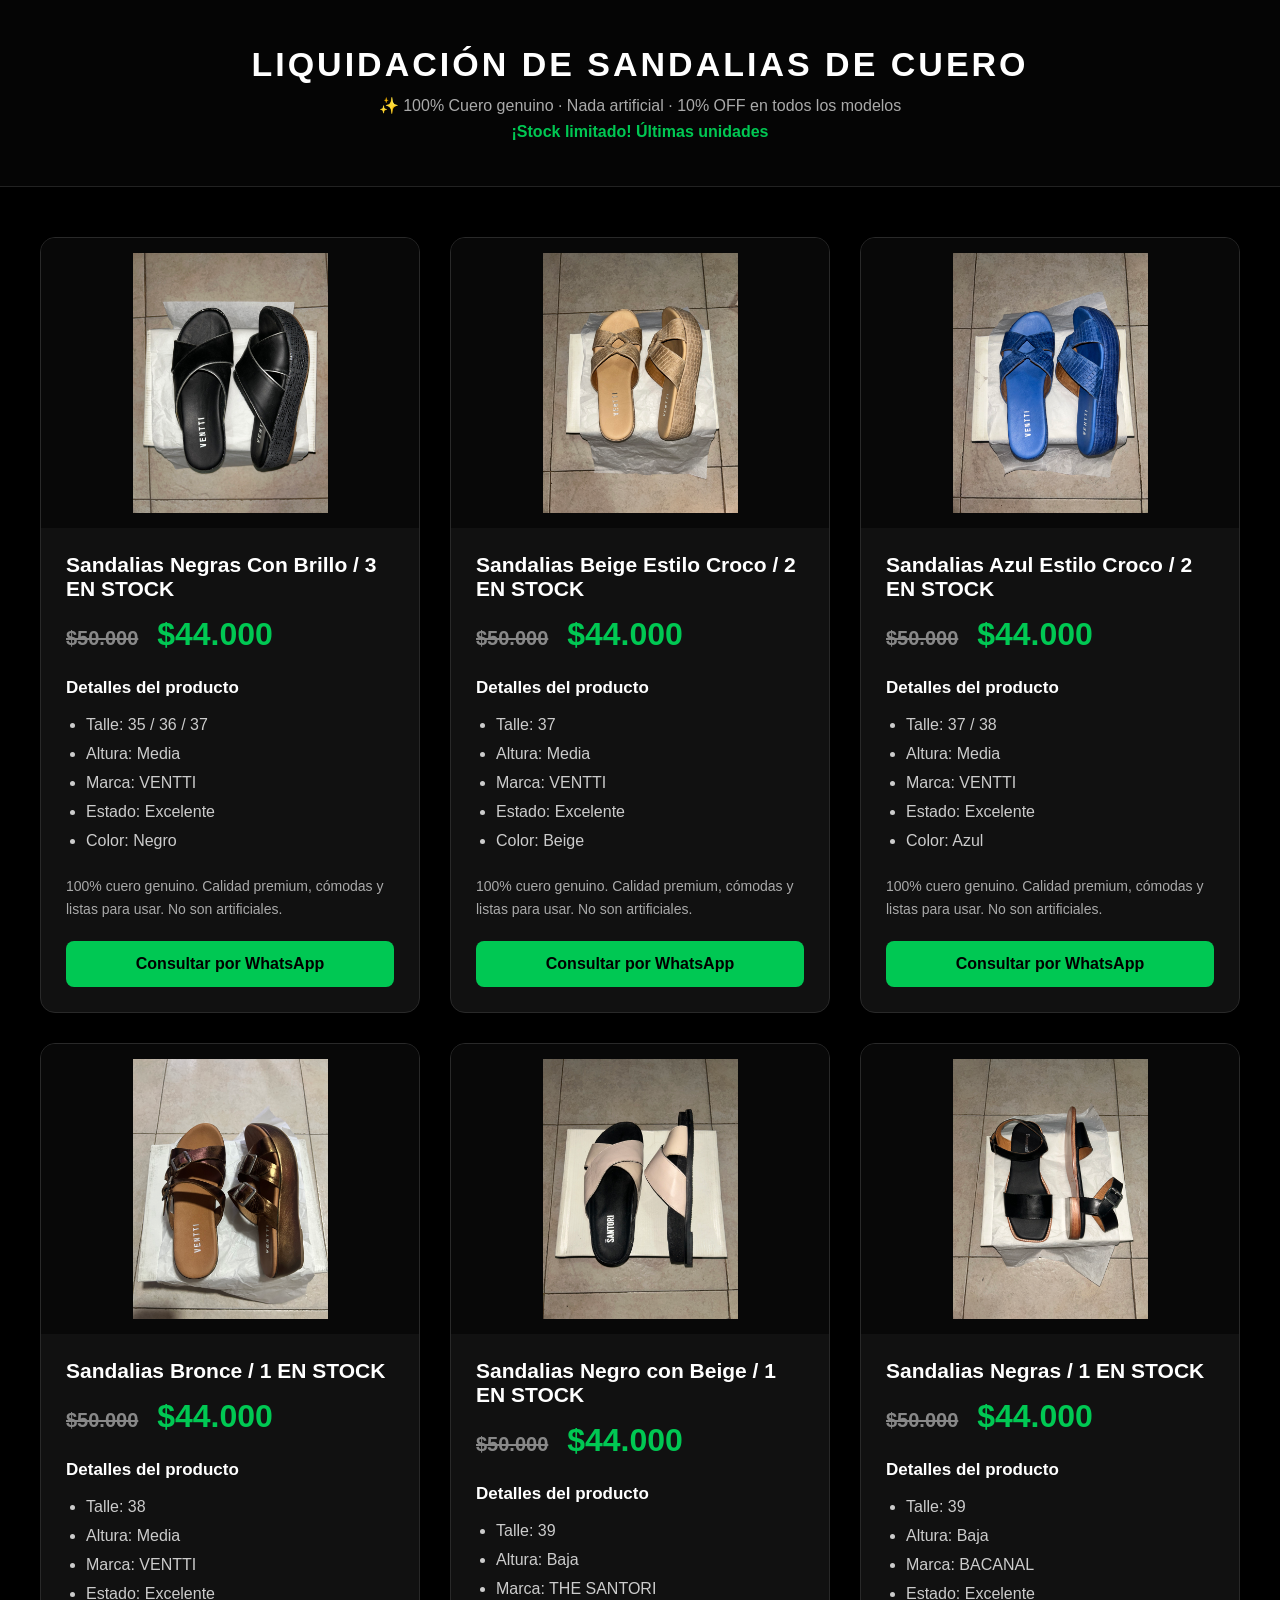
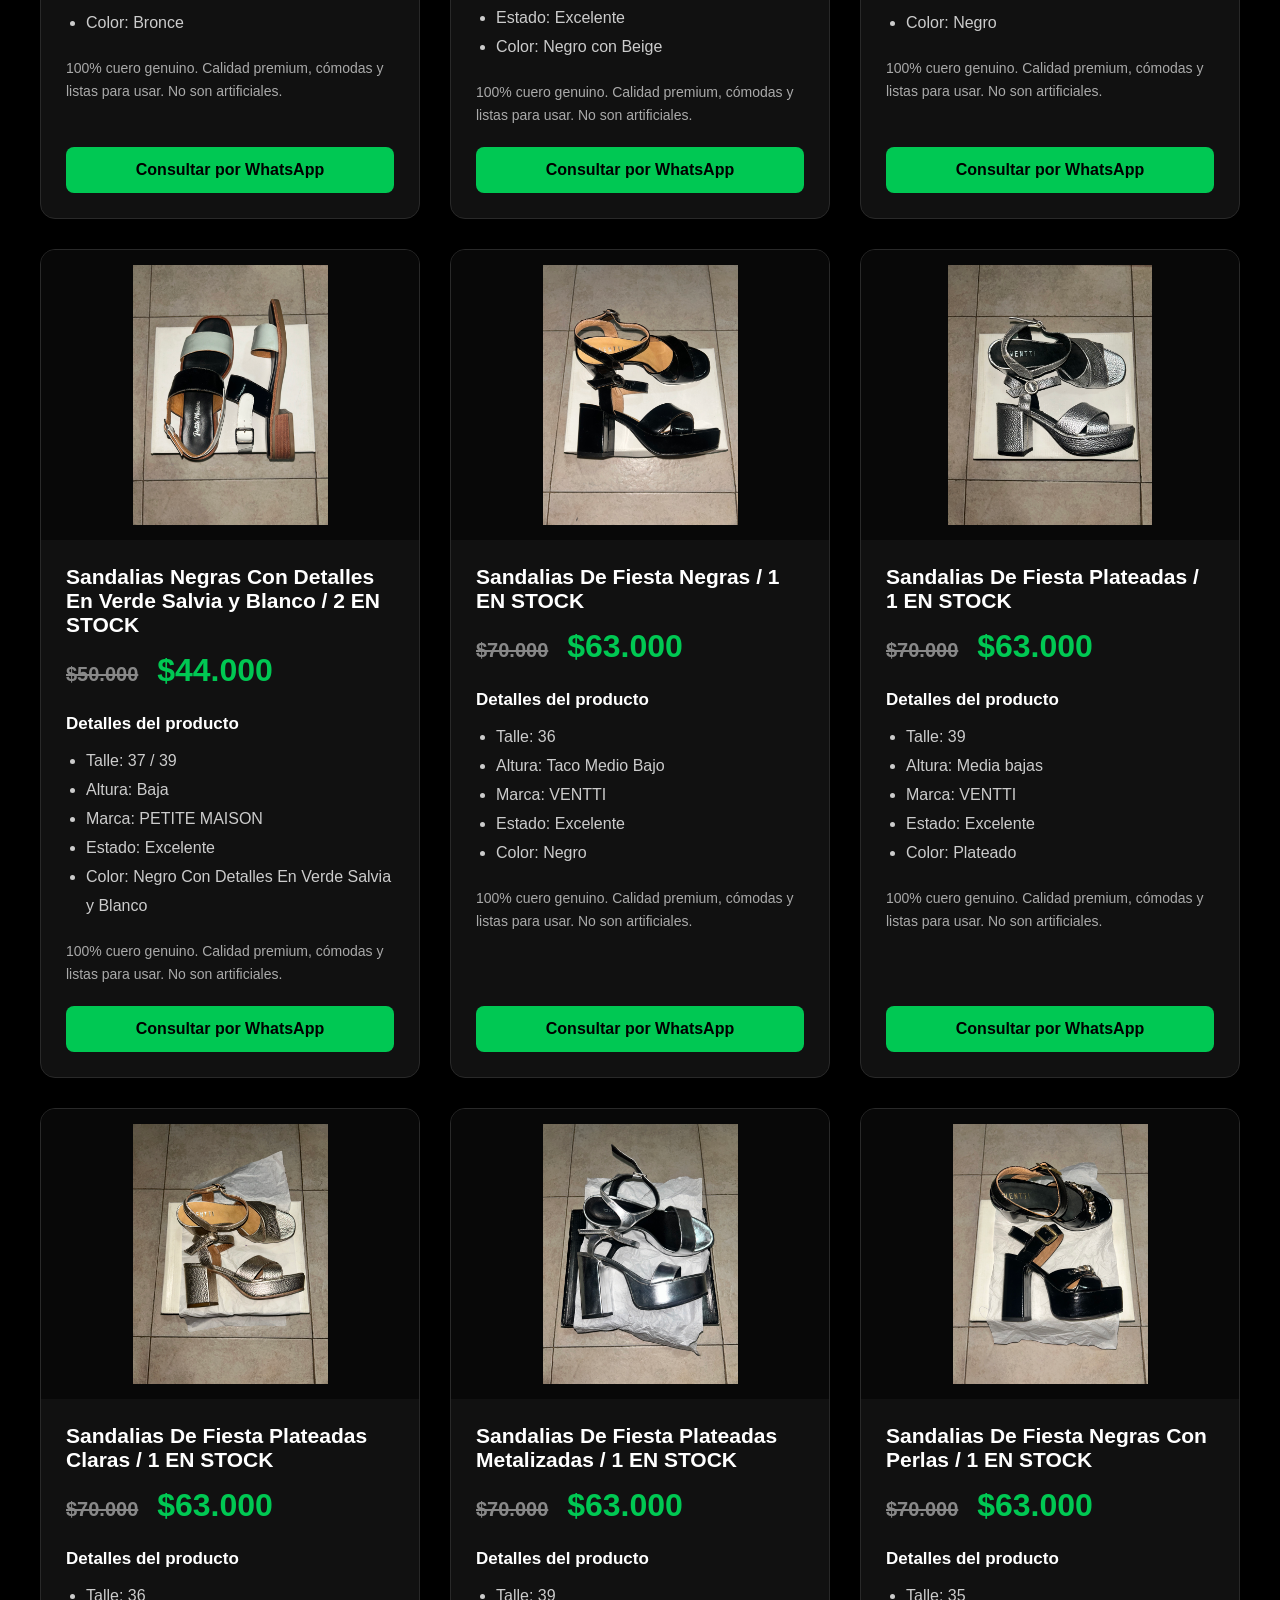
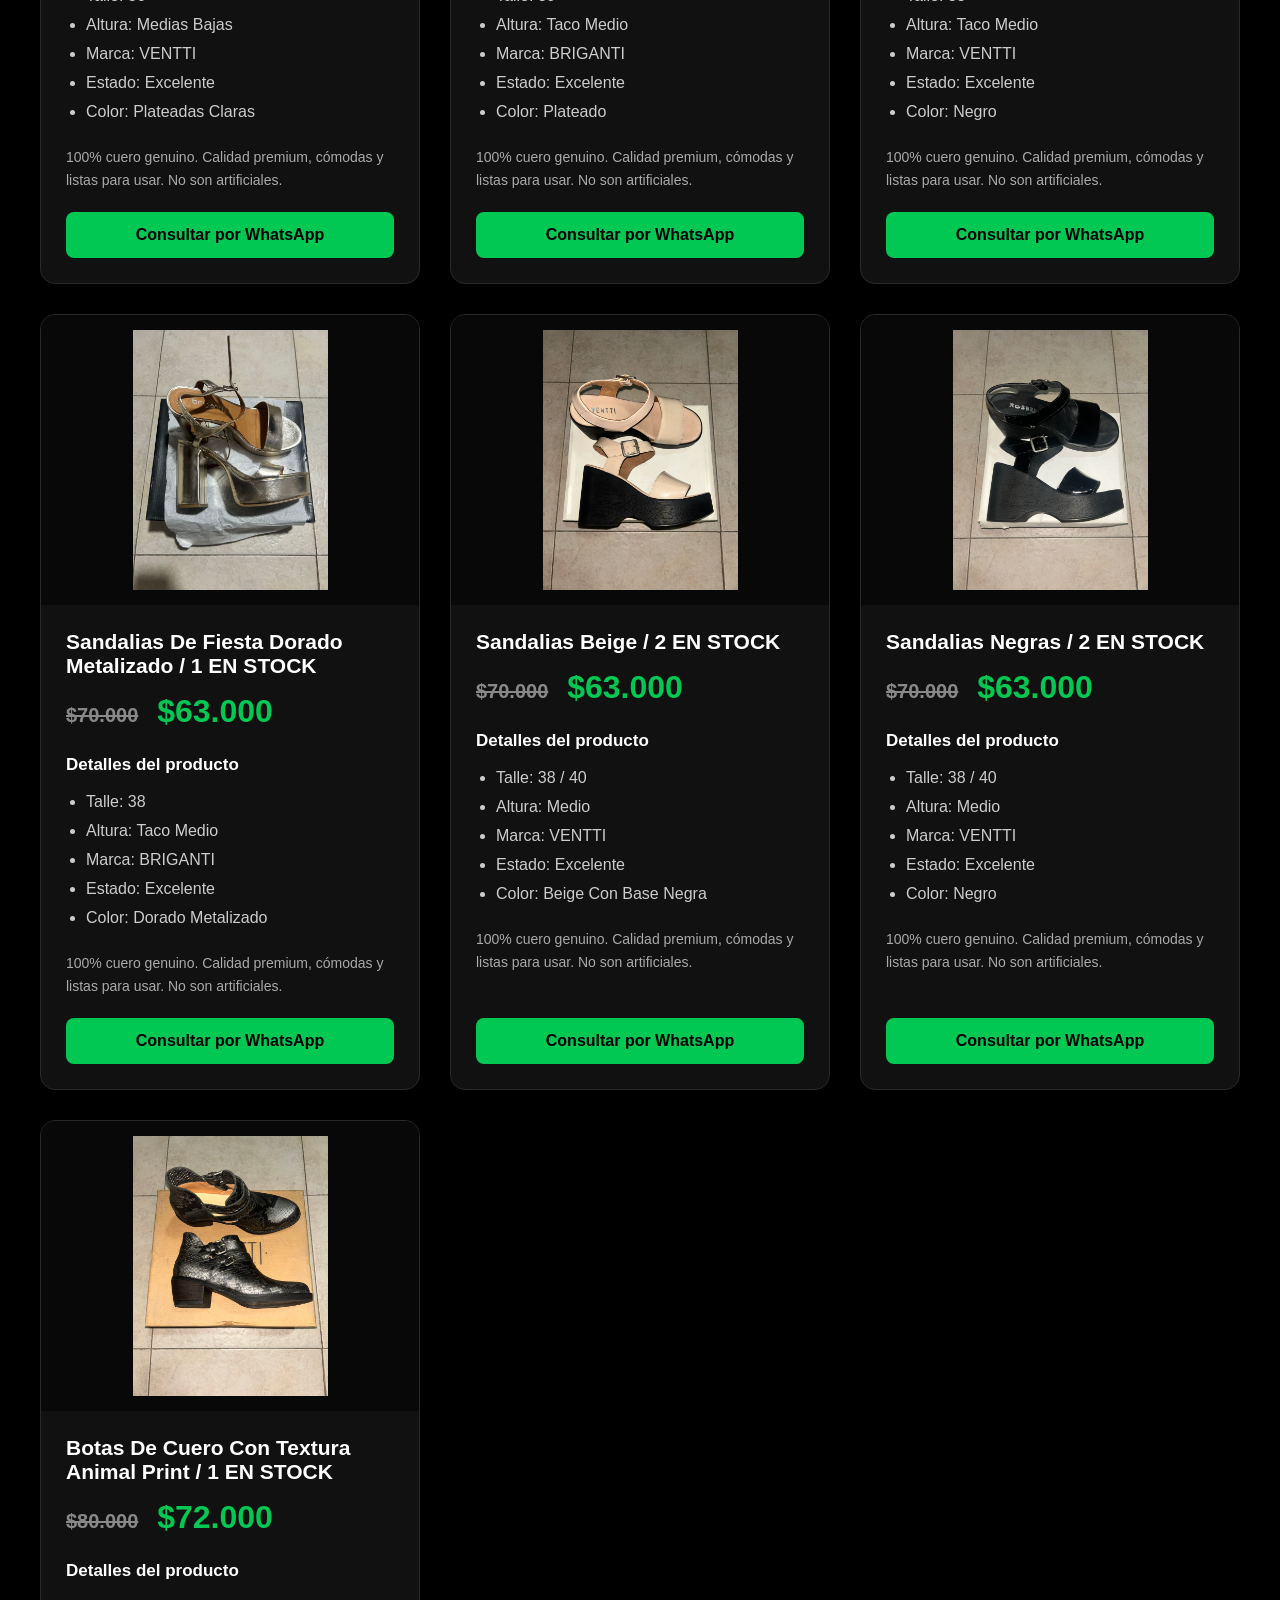
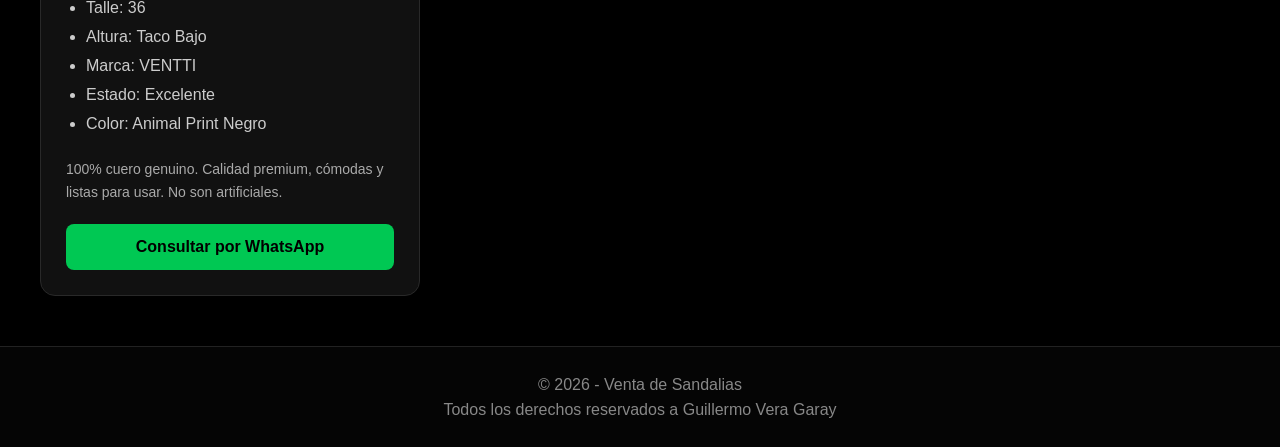
==== index.html @ d86ec6a9 "Update index.html" ====
<!DOCTYPE html>
<html lang="es">

<head>
    <meta charset="UTF-8">
    <meta name="viewport" content="width=device-width, initial-scale=1.0">
    <title>Venta de Sandalias</title>
    <link rel="stylesheet" href="style.css">
</head>

<body>

    <header>
    <h1>LIQUIDACIÓN DE SANDALIAS DE CUERO</h1>
    <p>✨ 100% Cuero genuino · Nada artificial · 10% OFF en todos los modelos</p>
    <p style="margin-top: 8px; color: #00c853; font-weight: bold;">¡Stock limitado! Últimas unidades</p>
</header>

    <main>

        <section class="catalogo">

            <!-- PRODUCTO 1 -->

            <article class="producto">

                <div class="contenedor-imagen">
                    <img src="venta-botas/imagenes/botas.jpeg.jpeg" alt="Sandalias negras con brillo">
                </div>

                <div class="informacion">

                    <h2>Sandalias Negras Con Brillo / 3 EN STOCK</h2>

                    <p class="precio">
    <span style="text-decoration: line-through; color: #888; font-size: 20px; margin-right: 10px;">$50.000</span>
    $44.000
</p>

                    <h3>Detalles del producto</h3>

                    <ul>
                        <li>Talle: 35 / 36 / 37</li>
                        <li>Altura: Media</li>
                        <li>Marca: VENTTI</li>
                        <li>Estado: Excelente</li>
                        <li>Color: Negro</li>
                    </ul>

                    <p class="descripcion">
    100% cuero genuino. Calidad premium, cómodas y listas para usar. No son artificiales.
</p>

                    <a class="boton" href="https://wa.me/5491149279554?text=Hola,%20vi%20las%20sandalias%20negras%20con%20brillo%20con%2010%OFF.Me%20interesan,%20estan%20disponibles?"
                    target="_blank">
                        Consultar por WhatsApp
                    </a>

                </div>

            </article>


            <!-- PRODUCTO 2 -->

            <article class="producto">

                <div class="contenedor-imagen">
                    <img src="venta-botas/imagenes/botas.jpeg2.jpeg" alt="Sandalias beige estilo croco">
                </div>

                <div class="informacion">

                    <h2>Sandalias Beige Estilo Croco / 2 EN STOCK</h2>

                                  <p class="precio">
    <span style="text-decoration: line-through; color: #888; font-size: 20px; margin-right: 10px;">$50.000</span>
    $44.000
</p>

                    <h3>Detalles del producto</h3>

                    <ul>
                        <li>Talle: 37</li>
                        <li>Altura: Media</li>
                        <li>Marca: VENTTI</li>
                        <li>Estado: Excelente</li>
                        <li>Color: Beige</li>
                    </ul>

                    <p class="descripcion">
    100% cuero genuino. Calidad premium, cómodas y listas para usar. No son artificiales.
</p>

                    <a class="boton" href="https://wa.me/5491149279554?text=Hola,%20vi%20las%20sandalias%20beige%20estilo%20croco%20con%2010%OFF.Me%20interesan,%20estan%20disponibles?"
                    target="_blank">
                        Consultar por WhatsApp
                    </a>

                </div>

            </article>


            <!-- PRODUCTO 3 -->

            <article class="producto">

                <div class="contenedor-imagen">
                    <img src="venta-botas/imagenes/botas.jpeg3.jpeg" alt="Sandalias azules estilo croco">
                </div>

                <div class="informacion">

                    <h2>Sandalias Azul Estilo Croco / 2 EN STOCK</h2>

                                  <p class="precio">
    <span style="text-decoration: line-through; color: #888; font-size: 20px; margin-right: 10px;">$50.000</span>
    $44.000
</p>

                    <h3>Detalles del producto</h3>

                    <ul>
                        <li>Talle: 37 / 38</li>
                        <li>Altura: Media</li>
                        <li>Marca: VENTTI</li>
                        <li>Estado: Excelente</li>
                        <li>Color: Azul</li>
                    </ul>

                   <p class="descripcion">
    100% cuero genuino. Calidad premium, cómodas y listas para usar. No son artificiales.
</p>
                    <a class="boton" href="https://wa.me/5491149279554?text=Hola,%20vi%20las%20sandalias%20azules%20estilo%20croco%20con%2010%OFF.Me%20interesan,%20estan%20disponibles?"
                    target="_blank">
                        Consultar por WhatsApp
                    </a>

                </div>

            </article>

            <!-- PRODUCTO 4 -->

            <article class="producto">

                <div class="contenedor-imagen">
                    <img src="venta-botas/imagenes/botas.jpeg4.jpeg" alt="Sandalias beige estilo croco">
                </div>

                <div class="informacion">

                    <h2>Sandalias Bronce / 1 EN STOCK</h2>

                                 <p class="precio">
    <span style="text-decoration: line-through; color: #888; font-size: 20px; margin-right: 10px;">$50.000</span>
    $44.000
</p>

                    <h3>Detalles del producto</h3>

                    <ul>
                        <li>Talle: 38</li>
                        <li>Altura: Media</li>
                        <li>Marca: VENTTI</li>
                        <li>Estado: Excelente</li>
                        <li>Color: Bronce</li>
                    </ul>

                   <p class="descripcion">
    100% cuero genuino. Calidad premium, cómodas y listas para usar. No son artificiales.
</p>

                    <a class="boton" href="https://wa.me/5491149279554?text=Hola,%20vi%20las%20sandalias%20bronce%20con%2010%OFF.Me%20interesan,%20estan%20disponibles?"
                    target="_blank">
                        Consultar por WhatsApp
                    </a>

                </div>

            </article>

            <!-- PRODUCTO 5 -->

            <article class="producto">

                <div class="contenedor-imagen">
                    <img src="venta-botas/imagenes/botas.jpeg5.jpeg" alt="Sandalias beige estilo croco">
                </div>

                <div class="informacion">

                    <h2>Sandalias Negro con Beige / 1 EN STOCK</h2>

                                 <p class="precio">
    <span style="text-decoration: line-through; color: #888; font-size: 20px; margin-right: 10px;">$50.000</span>
    $44.000
</p>

                    <h3>Detalles del producto</h3>

                    <ul>
                        <li>Talle: 39</li>
                        <li>Altura: Baja</li>
                        <li>Marca: THE SANTORI</li>
                        <li>Estado: Excelente</li>
                        <li>Color: Negro con Beige</li>
                    </ul>

                    <p class="descripcion">
    100% cuero genuino. Calidad premium, cómodas y listas para usar. No son artificiales.
</p>

                    <a class="boton" href="https://wa.me/5491149279554?text=Hola,%20vi%20las%20sandalias%20negro%20con%20beige%20con%2010%OFF.Me%20interesan,%20estan%20disponibles?"
                    target="_blank">
                        Consultar por WhatsApp
                    </a>

                </div>

            </article>

            <!-- PRODUCTO 6 -->

            <article class="producto">

                <div class="contenedor-imagen">
                    <img src="venta-botas/imagenes/botas.jpeg6.jpeg" alt="Sandalias beige estilo croco">
                </div>

                <div class="informacion">

                    <h2>Sandalias Negras / 1 EN STOCK</h2>

                                  <p class="precio">
    <span style="text-decoration: line-through; color: #888; font-size: 20px; margin-right: 10px;">$50.000</span>
    $44.000
</p>

                    <h3>Detalles del producto</h3>

                    <ul>
                        <li>Talle: 39</li>
                        <li>Altura: Baja</li>
                        <li>Marca: BACANAL</li>
                        <li>Estado: Excelente</li>
                        <li>Color: Negro</li>
                    </ul>

                    <p class="descripcion">
    100% cuero genuino. Calidad premium, cómodas y listas para usar. No son artificiales.
</p>

                    <a class="boton" href="https://wa.me/5491149279554?text=Hola,%20vi%20las%20sandalias%20negras%20con%2010%OFF.Me%20interesan,%20estan%20disponibles?"
                    target="_blank">
                        Consultar por WhatsApp
                    </a>

                </div>

            </article>

            <!-- PRODUCTO 7 -->

            <article class="producto">

                <div class="contenedor-imagen">
                    <img src="venta-botas/imagenes/botas.jpeg7.jpeg" alt="Sandalias beige estilo croco">
                </div>

                <div class="informacion">

                    <h2>Sandalias Negras Con Detalles En Verde Salvia y Blanco / 2 EN STOCK</h2>

                                 <p class="precio">
    <span style="text-decoration: line-through; color: #888; font-size: 20px; margin-right: 10px;">$50.000</span>
    $44.000
</p>

                    <h3>Detalles del producto</h3>

                    <ul>
                        <li>Talle: 37 / 39</li>
                        <li>Altura: Baja</li>
                        <li>Marca: PETITE MAISON</li>
                        <li>Estado: Excelente</li>
                        <li>Color: Negro Con Detalles En Verde Salvia y Blanco</li>
                    </ul>

                   <p class="descripcion">
    100% cuero genuino. Calidad premium, cómodas y listas para usar. No son artificiales.
</p>
                    <a class="boton" href="https://wa.me/5491149279554?text=Hola,%20vi%20las%20sandalias%20negras%20con%20detalles%20en%20verde%20salvia%20y%20blanco%20con%2010%OFF.Me%20interesan,%20estan%20disponibles?"
                    target="_blank">
                        Consultar por WhatsApp
                    </a>

                </div>

            </article>

            <!-- PRODUCTO 8 -->

            <article class="producto">

                <div class="contenedor-imagen">
                    <img src="venta-botas/imagenes/botas.jpeg8.jpeg" alt="Sandalias beige estilo croco">
                </div>

                <div class="informacion">

                    <h2>Sandalias De Fiesta Negras / 1 EN STOCK</h2>

                    <p class="precio">
    <span style="text-decoration: line-through; color: #888; font-size: 20px; margin-right: 10px;">$70.000</span>
    $63.000
</p>

                    <h3>Detalles del producto</h3>

                    <ul>
                        <li>Talle: 36</li>
                        <li>Altura: Taco Medio Bajo</li>
                        <li>Marca: VENTTI</li>
                        <li>Estado: Excelente</li>
                        <li>Color: Negro</li>
                    </ul>

                   <p class="descripcion">
    100% cuero genuino. Calidad premium, cómodas y listas para usar. No son artificiales.
</p>

                    <a class="boton" href="https://wa.me/5491149279554?text=Hola,%20vi%20las%20sandalias%20de%20fiesta%20negras%20con%2010%OFF.Me%20interesan,%20estan%20disponibles?"
                    target="_blank">
                        Consultar por WhatsApp
                    </a>

                </div>

            </article>

            <!-- PRODUCTO 9 -->

            <article class="producto">

                <div class="contenedor-imagen">
                    <img src="venta-botas/imagenes/botas.jpeg9.jpeg" alt="Sandalias beige estilo croco">
                </div>

                <div class="informacion">

                    <h2>Sandalias De Fiesta Plateadas / 1 EN STOCK</h2>

                    <p class="precio">
    <span style="text-decoration: line-through; color: #888; font-size: 20px; margin-right: 10px;">$70.000</span>
    $63.000
</p>

                    <h3>Detalles del producto</h3>

                    <ul>
                        <li>Talle: 39</li>
                        <li>Altura: Media bajas</li>
                        <li>Marca: VENTTI</li>
                        <li>Estado: Excelente</li>
                        <li>Color: Plateado</li>
                    </ul>

                   <p class="descripcion">
    100% cuero genuino. Calidad premium, cómodas y listas para usar. No son artificiales.
</p>

                    <a class="boton" href="https://wa.me/5491149279554?text=Hola,%20vi%20las%20sandalias%20de%20fiesta%20plateadas%20con%2010%OFF.Me%20interesan,%20estan%20disponibles?"
                    target="_blank">
                        Consultar por WhatsApp
                    </a>

                </div>

            </article>

            <!-- PRODUCTO 10 -->

            <article class="producto">

                <div class="contenedor-imagen">
                    <img src="venta-botas/imagenes/botas.jpeg10.jpeg" alt="Sandalias beige estilo croco">
                </div>

                <div class="informacion">

                    <h2>Sandalias De Fiesta Plateadas Claras / 1 EN STOCK</h2>

                   <p class="precio">
    <span style="text-decoration: line-through; color: #888; font-size: 20px; margin-right: 10px;">$70.000</span>
    $63.000
</p>

                    <h3>Detalles del producto</h3>

                    <ul>
                        <li>Talle: 36</li>
                        <li>Altura: Medias Bajas</li>
                        <li>Marca: VENTTI</li>
                        <li>Estado: Excelente</li>
                        <li>Color: Plateadas Claras</li>
                    </ul>

                    <p class="descripcion">
    100% cuero genuino. Calidad premium, cómodas y listas para usar. No son artificiales.
</p>

                    <a class="boton" href="https://wa.me/5491149279554?text=Hola,%20vi%20las%20sandalias%20de%20fiesta%20plateadas%20claras%20con%2010%OFF.Me%20interesan,%20estan%20disponibles?"
                    target="_blank">
                        Consultar por WhatsApp
                    </a>

                </div>

            </article>

            <!-- PRODUCTO 11 -->

            <article class="producto">

                <div class="contenedor-imagen">
                    <img src="venta-botas/imagenes/botas.jpeg11.jpeg" alt="Sandalias beige estilo croco">
                </div>

                <div class="informacion">

                    <h2>Sandalias De Fiesta Plateadas Metalizadas / 1 EN STOCK</h2>

               <p class="precio">
    <span style="text-decoration: line-through; color: #888; font-size: 20px; margin-right: 10px;">$70.000</span>
    $63.000
</p>

                    <h3>Detalles del producto</h3>

                    <ul>
                        <li>Talle: 39</li>
                        <li>Altura: Taco Medio</li>
                        <li>Marca: BRIGANTI</li>
                        <li>Estado: Excelente</li>
                        <li>Color: Plateado</li>
                    </ul>

                    <p class="descripcion">
    100% cuero genuino. Calidad premium, cómodas y listas para usar. No son artificiales.
</p>

                    <a class="boton" href="https://wa.me/5491149279554?text=Hola,%20vi%20las%20sandalias%20de%20fiesta%20plateadas%20metalizadas%20con%2010%OFF.Me%20interesan,%20estan%20disponibles?"
                    target="_blank">
                        Consultar por WhatsApp
                    </a>

                </div>

            </article>

            <!-- PRODUCTO 12 -->

            <article class="producto">

                <div class="contenedor-imagen">
                    <img src="venta-botas/imagenes/botas.jpeg12.jpeg" alt="Sandalias beige estilo croco">
                </div>

                <div class="informacion">

                    <h2>Sandalias De Fiesta Negras Con Perlas / 1 EN STOCK</h2>

                    <p class="precio">
    <span style="text-decoration: line-through; color: #888; font-size: 20px; margin-right: 10px;">$70.000</span>
    $63.000
</p>

                    <h3>Detalles del producto</h3>

                    <ul>
                        <li>Talle: 35</li>
                        <li>Altura: Taco Medio</li>
                        <li>Marca: VENTTI</li>
                        <li>Estado: Excelente</li>
                        <li>Color: Negro</li>
                    </ul>

                    <p class="descripcion">
    100% cuero genuino. Calidad premium, cómodas y listas para usar. No son artificiales.
</p>

                    <a class="boton" href="https://wa.me/5491149279554?text=Hola,%20vi%20las%20sandalias%20de%20fiesta%20negras%20con%20perlas%20con%2010%OFF.Me%20interesan,%20estan%20disponibles?"
                    target="_blank">
                        Consultar por WhatsApp
                    </a>

                </div>

            </article>

            <!-- PRODUCTO 13 -->

            <article class="producto">

                <div class="contenedor-imagen">
                    <img src="venta-botas/imagenes/botas.jpeg13.jpeg" alt="Sandalias beige estilo croco">
                </div>

                <div class="informacion">

                    <h2>Sandalias De Fiesta Dorado Metalizado / 1 EN STOCK</h2>

                   <p class="precio">
    <span style="text-decoration: line-through; color: #888; font-size: 20px; margin-right: 10px;">$70.000</span>
    $63.000
</p>
                    <h3>Detalles del producto</h3>

                    <ul>
                        <li>Talle: 38</li>
                        <li>Altura: Taco Medio</li>
                        <li>Marca: BRIGANTI</li>
                        <li>Estado: Excelente</li>
                        <li>Color: Dorado Metalizado</li>
                    </ul>

                    <p class="descripcion">
    100% cuero genuino. Calidad premium, cómodas y listas para usar. No son artificiales.
</p>

                    <a class="boton" href="https://wa.me/5491149279554?text=Hola,%20vi%20las%20sandalias%20de%20fiesta%20dorado%20metalizado%20con%2010%OFF.Me%20interesan,%20estan%20disponibles?"
                    target="_blank">
                        Consultar por WhatsApp
                    </a>

                </div>

            </article>

            <!-- PRODUCTO 14 -->

            <article class="producto">

                <div class="contenedor-imagen">
                    <img src="venta-botas/imagenes/botas.jpeg14.jpeg" alt="Sandalias beige estilo croco">
                </div>

                <div class="informacion">

                    <h2>Sandalias Beige / 2 EN STOCK</h2>

                    <p class="precio">
    <span style="text-decoration: line-through; color: #888; font-size: 20px; margin-right: 10px;">$70.000</span>
    $63.000
</p>

                    <h3>Detalles del producto</h3>

                    <ul>
                        <li>Talle: 38 / 40</li>
                        <li>Altura: Medio</li>
                        <li>Marca: VENTTI</li>
                        <li>Estado: Excelente</li>
                        <li>Color: Beige Con Base Negra</li>
                    </ul>

                    <p class="descripcion">
    100% cuero genuino. Calidad premium, cómodas y listas para usar. No son artificiales.
</p>

                    <a class="boton" href="https://wa.me/5491149279554?text=Hola,%20vi%20las%20sandalias%20beige%20con%20base%20negra%20con%2010%OFF.Me%20interesan,%20estan%20disponibles?"
                    target="_blank">
                        Consultar por WhatsApp
                    </a>

                </div>

            </article>

            <!-- PRODUCTO 15 -->

            <article class="producto">

                <div class="contenedor-imagen">
                    <img src="venta-botas/imagenes/botas.jpeg15.jpeg" alt="Sandalias beige estilo croco">
                </div>

                <div class="informacion">

                    <h2>Sandalias Negras / 2 EN STOCK</h2>

                  <p class="precio">
    <span style="text-decoration: line-through; color: #888; font-size: 20px; margin-right: 10px;">$70.000</span>
    $63.000
</p>

                    <h3>Detalles del producto</h3>

                    <ul>
                        <li>Talle: 38 / 40</li>
                        <li>Altura: Medio</li>
                        <li>Marca: VENTTI</li>
                        <li>Estado: Excelente</li>
                        <li>Color: Negro</li>
                    </ul>

                   <p class="descripcion">
    100% cuero genuino. Calidad premium, cómodas y listas para usar. No son artificiales.
</p>

                    <a class="boton" href="https://wa.me/5491149279554?text=Hola,%20vi%20las%20sandalias%20full%20negras%20con%2010%OFF.Me%20interesan,%20estan%20disponibles?"
                    target="_blank">
                        Consultar por WhatsApp
                    </a>

                </div>

            </article>

            <!-- PRODUCTO 16 -->

            <article class="producto">

                <div class="contenedor-imagen">
                    <img src="venta-botas/imagenes/botas.jpeg16.jpeg" alt="Sandalias beige estilo croco">
                </div>

                <div class="informacion">

                    <h2>Botas De Cuero Con Textura Animal Print / 1 EN STOCK</h2>

                   <p class="precio">
    <span style="text-decoration: line-through; color: #888; font-size: 20px; margin-right: 10px;">$80.000</span>
    $72.000
</p>

                    <h3>Detalles del producto</h3>

                    <ul>
                        <li>Talle: 36</li>
                        <li>Altura: Taco Bajo</li>
                        <li>Marca: VENTTI</li>
                        <li>Estado: Excelente</li>
                        <li>Color:  Animal Print Negro </li>
                    </ul>

                    <p class="descripcion">
    100% cuero genuino. Calidad premium, cómodas y listas para usar. No son artificiales.
</p>

                    <a class="boton" href="https://wa.me/5491149279554?text=Hola,%20vi%20las%20botas%20de%20cuero%20con%20textura%20animal%20print%20con%2010%OFF.Me%20interesan,%20estan%20disponibles?"
                    target="_blank">
                        Consultar por WhatsApp
                    </a>

                </div>

            </article>

        </section>

    </main>

    <footer>
        <p>© 2026 - Venta de Sandalias</p>
        <p>Todos los derechos reservados a Guillermo Vera Garay</p>
    </footer>

</body>
</html>
---- style.css ----
/* =================================
   CONFIGURACION GENERAL
================================= */

* {
    margin: 0;
    padding: 0;
    box-sizing: border-box;
}

body {
    font-family: Arial, sans-serif;
    background-color: #000000;
    color: #ffffff;
    min-height: 100vh;
}


/* =================================
   ENCABEZADO
================================= */

header {
    background-color: #050505;
    text-align: center;
    padding: 45px 20px;
    border-bottom: 1px solid #222222;
}

header h1 {
    font-size: 34px;
    letter-spacing: 3px;
    color: #ffffff;
}

header p {
    margin-top: 12px;
    font-size: 16px;
    color: #aaaaaa;
}


/* =================================
   CATALOGO
================================= */

.catalogo {
    max-width: 1250px;
    margin: 50px auto;
    padding: 0 25px;

    display: grid;
    grid-template-columns: repeat(3, 1fr);
    gap: 30px;
}


/* =================================
   TARJETAS DE PRODUCTOS
================================= */

.producto {
    background-color: #111111;
    border: 1px solid #292929;
    border-radius: 15px;
    overflow: hidden;

    display: flex;
    flex-direction: column;

    transition: transform 0.3s, border-color 0.3s;

    box-shadow: 0 5px 20px rgba(0,0,0,0.4);
}

.producto:hover {
    transform: translateY(-7px);
    border-color: #00c853;
}


/* =================================
   IMAGENES
================================= */

.contenedor-imagen {
    width: 100%;
    height: 290px;
    padding: 15px;

    display: flex;
    justify-content: center;
    align-items: center;

    background-color: #080808;
}

.contenedor-imagen img {
    width: 100%;
    height: 100%;
    object-fit: contain;
    display: block;
}


/* =================================
   INFORMACION
================================= */

.informacion {
    padding: 25px;
    display: flex;
    flex-direction: column;
    flex: 1;
}

.informacion h2 {
    font-size: 21px;
    margin-bottom: 15px;
    color: #ffffff;
}


/* =================================
   PRECIO
================================= */

.precio {
    color: #00c853;
    font-size: 32px;
    font-weight: bold;
    margin-bottom: 25px;
}


/* =================================
   DETALLES
================================= */

.informacion h3 {
    font-size: 17px;
    margin-bottom: 12px;
    color: #ffffff;
}

.informacion ul {
    margin-left: 20px;
    line-height: 29px;
    color: #cccccc;
}

.descripcion {
    color: #aaaaaa;
    font-size: 14px;
    line-height: 23px;
    margin-top: 20px;
    margin-bottom: 20px;
}


/* =================================
   BOTON WHATSAPP
================================= */

.boton {
    display: block;
    text-align: center;

    background-color: #00c853;
    color: #000000;

    text-decoration: none;
    font-weight: bold;

    padding: 14px 15px;
    border-radius: 8px;

    margin-top: auto;

    transition: background-color 0.3s, transform 0.3s;
}

.boton:hover {
    background-color: #00e676;
    transform: scale(1.03);
}


/* =================================
   PIE DE PAGINA
================================= */

footer {
    background-color: #050505;
    border-top: 1px solid #222222;

    color: #888888;
    text-align: center;

    padding: 25px;
    line-height: 25px;
}


/* =================================
   TABLETS
================================= */

@media (max-width: 950px) {

    .catalogo {
        grid-template-columns: repeat(2, 1fr);
        gap: 20px;
    }

}


/* =================================
   CELULARES
================================= */

@media (max-width: 600px) {

    header {
        padding: 35px 15px;
    }

    header h1 {
        font-size: 25px;
    }

    .catalogo {
        grid-template-columns: 1fr;
        padding: 0 15px;
        margin: 25px auto;
        gap: 25px;
    }

    .contenedor-imagen {
        height: 300px;
    }

    .informacion {
        padding: 22px;
    }

    .informacion h2 {
        font-size: 22px;
    }

    .precio {
        font-size: 30px;
    }

}
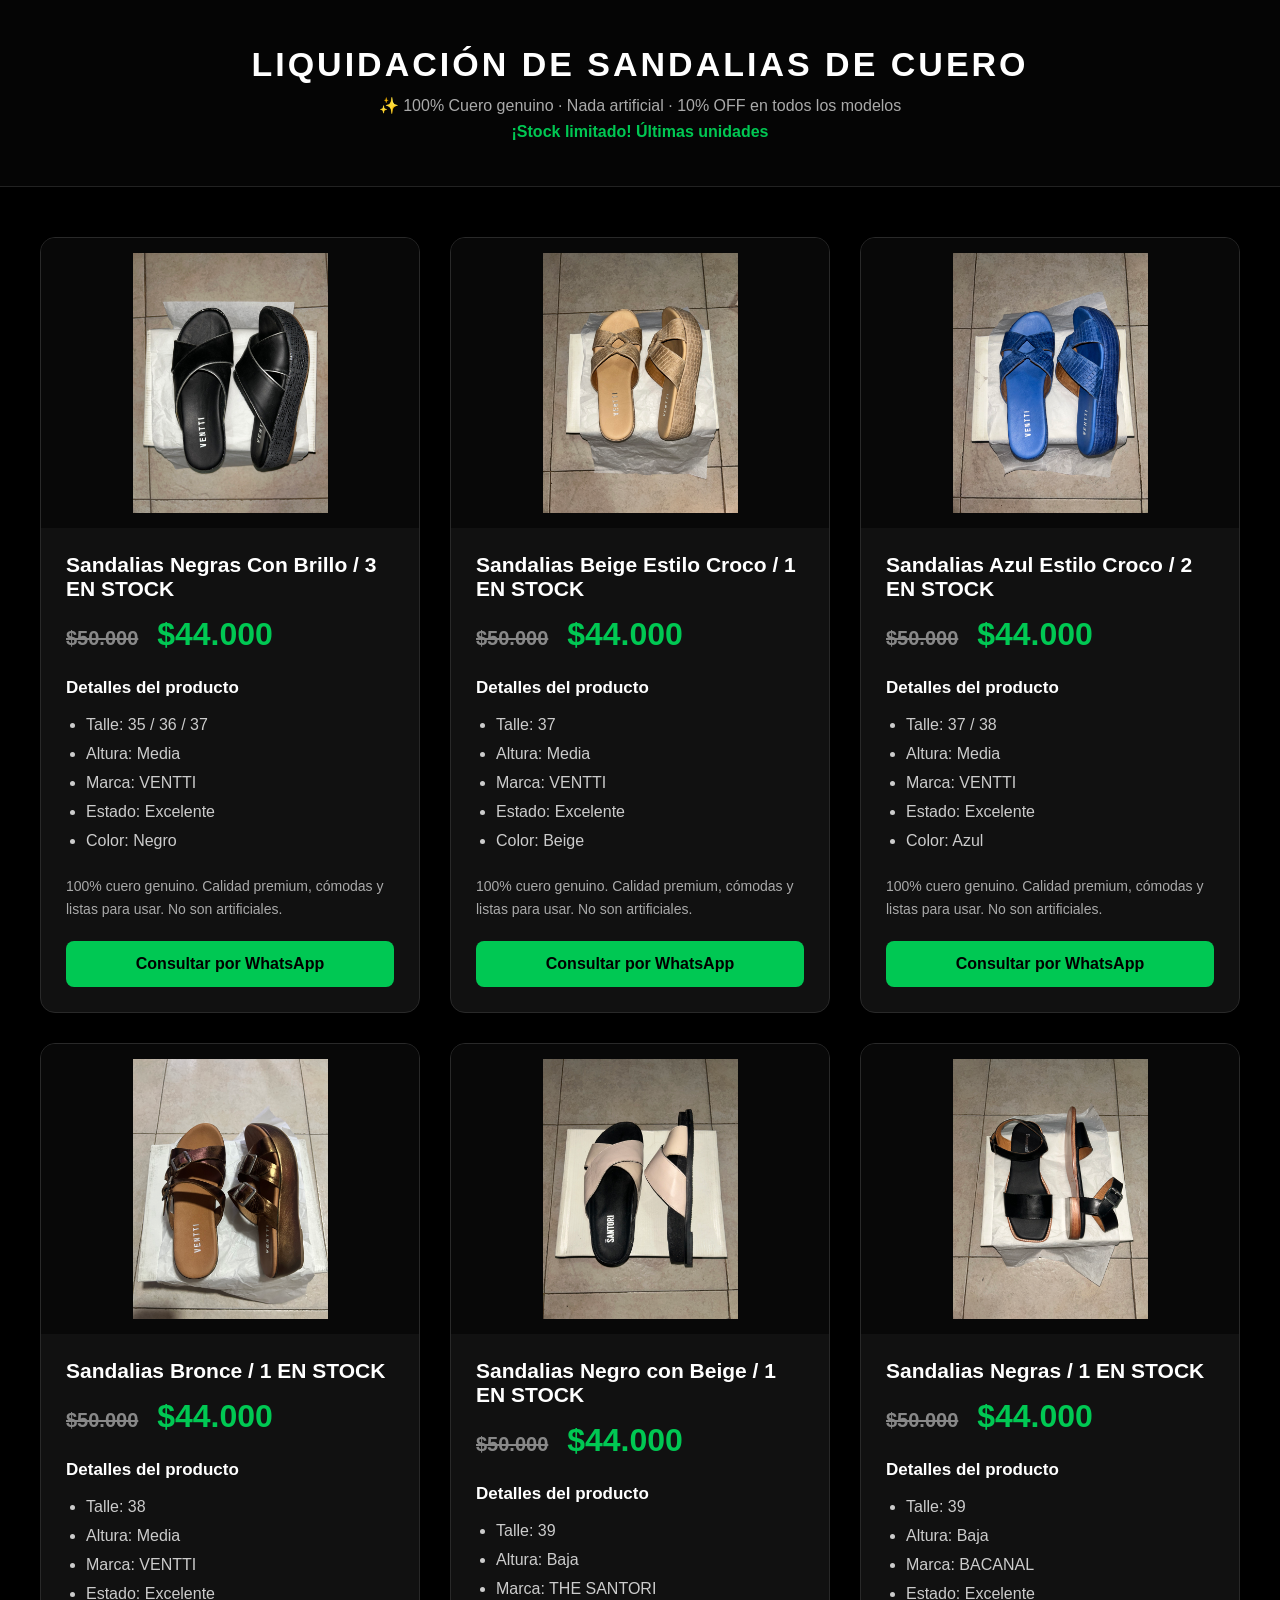
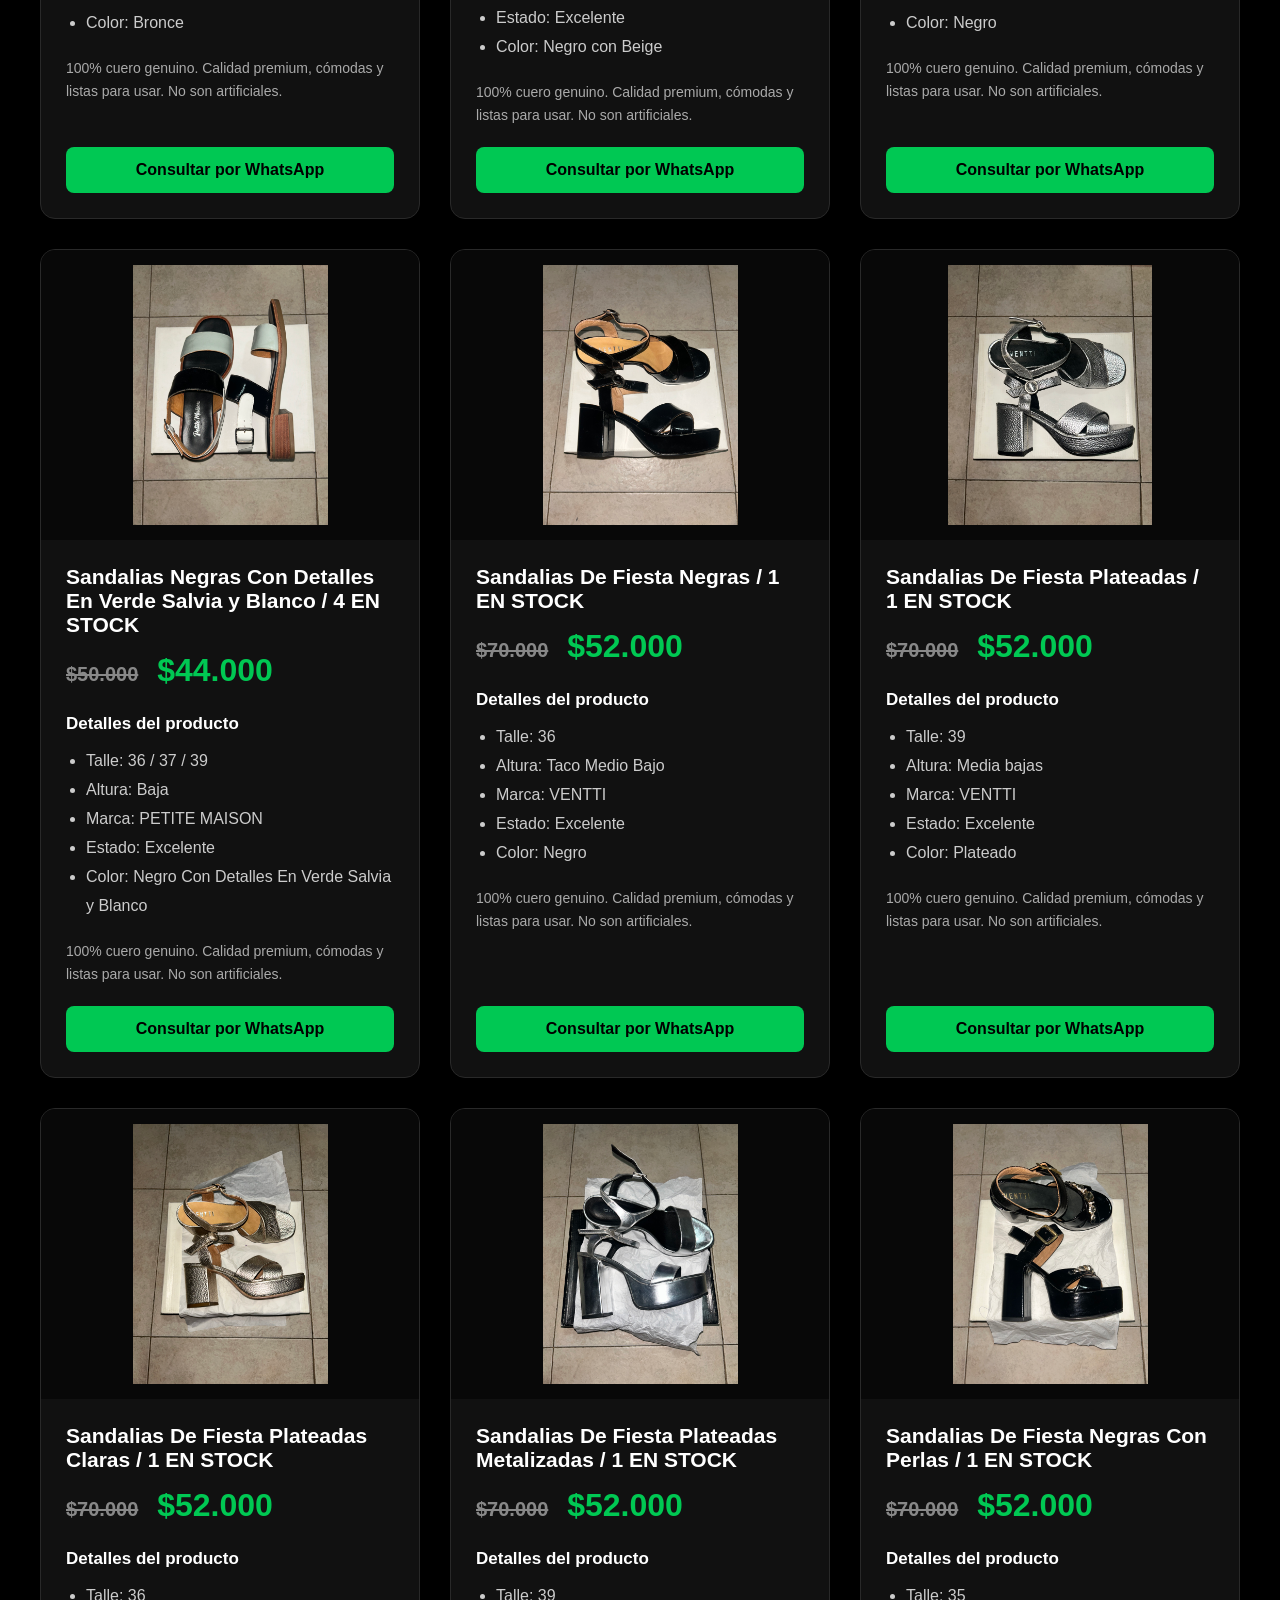
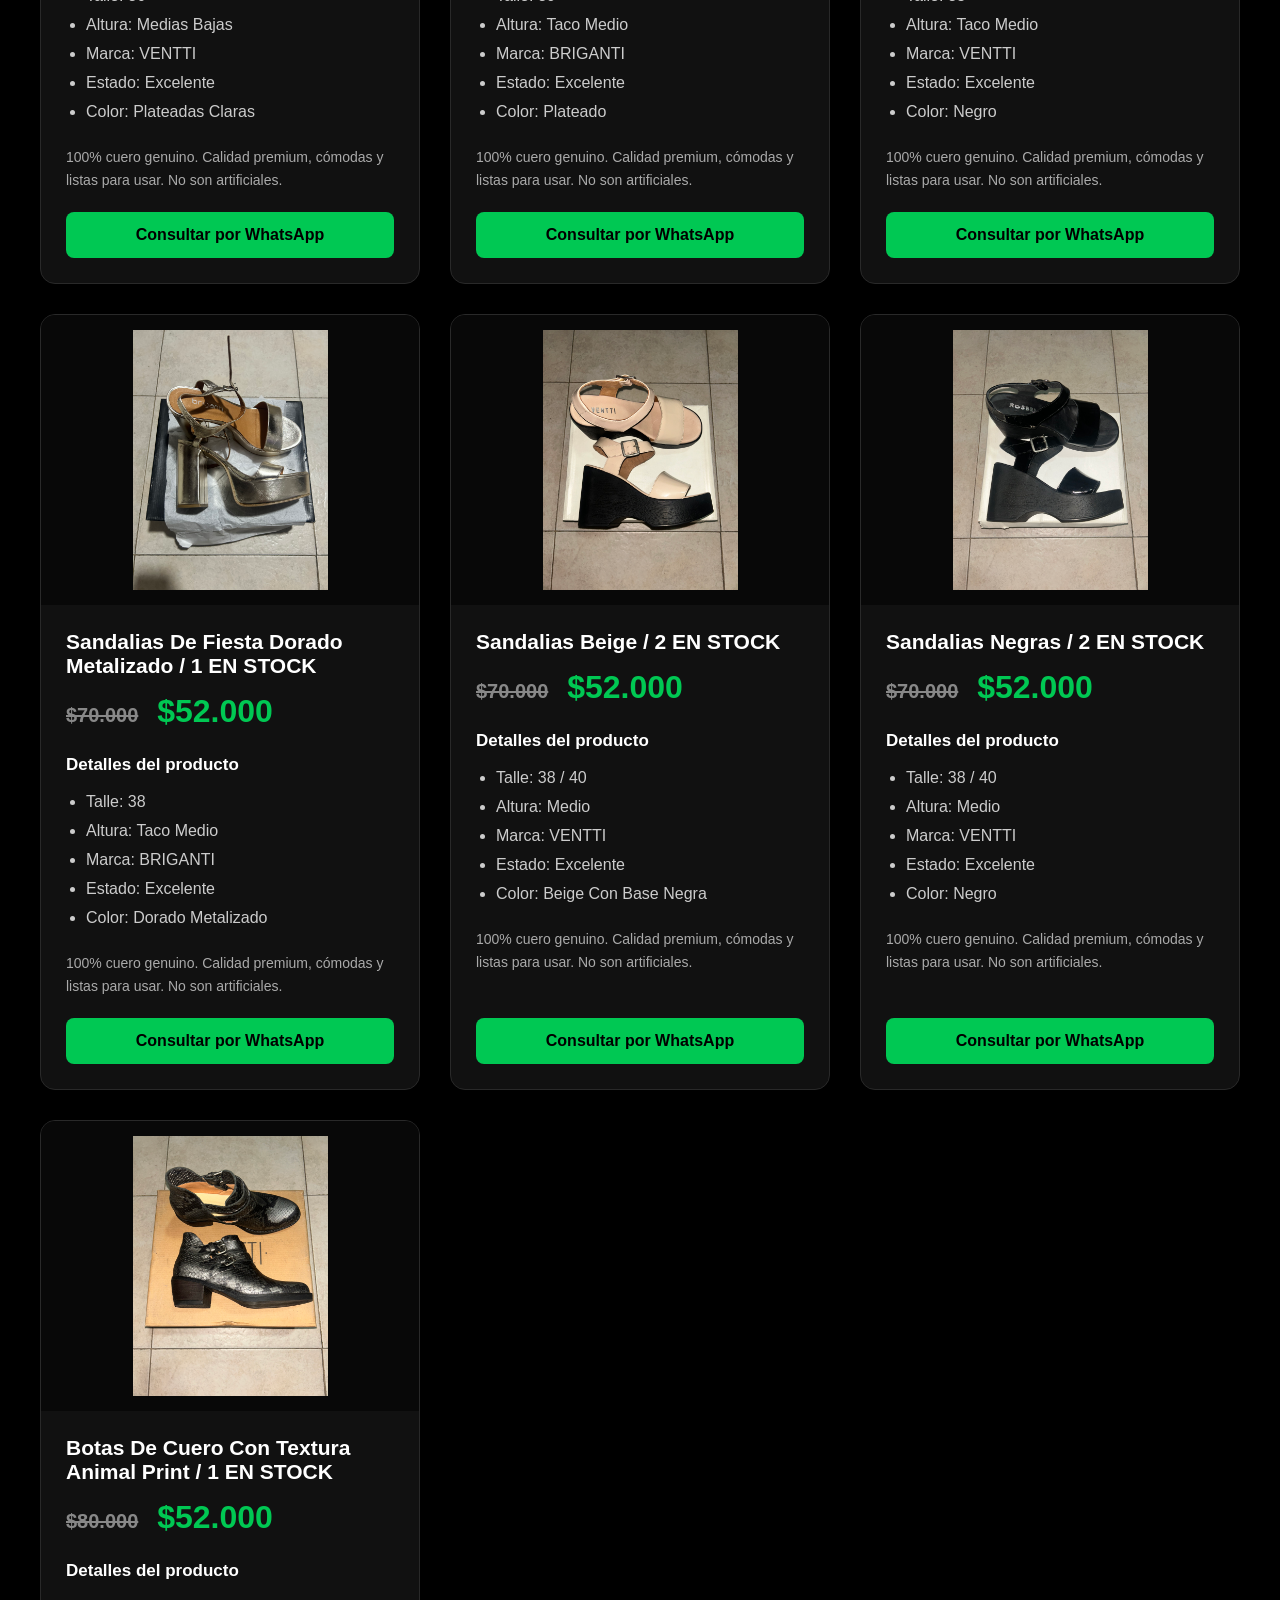
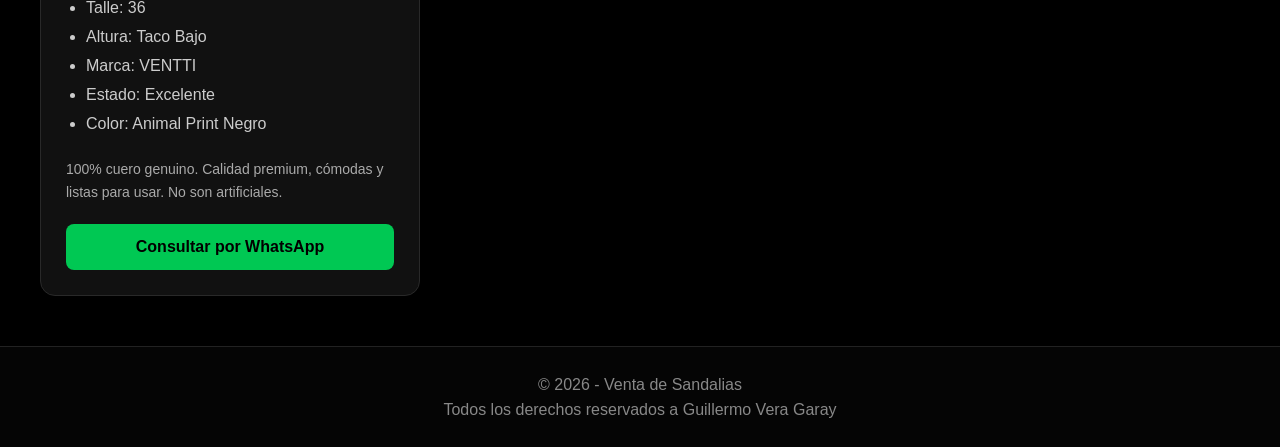
==== commit d100a351: "Update index.html" ====
--- a/index.html
+++ b/index.html
@@ -71,7 +71,7 @@
 
                 <div class="informacion">
 
-                    <h2>Sandalias Beige Estilo Croco / 2 EN STOCK</h2>
+                    <h2>Sandalias Beige Estilo Croco / 1 EN STOCK</h2>
 
                                   <p class="precio">
     <span style="text-decoration: line-through; color: #888; font-size: 20px; margin-right: 10px;">$50.000</span>
@@ -271,7 +271,7 @@
 
                 <div class="informacion">
 
-                    <h2>Sandalias Negras Con Detalles En Verde Salvia y Blanco / 2 EN STOCK</h2>
+                    <h2>Sandalias Negras Con Detalles En Verde Salvia y Blanco / 4 EN STOCK</h2>
 
                                  <p class="precio">
     <span style="text-decoration: line-through; color: #888; font-size: 20px; margin-right: 10px;">$50.000</span>
@@ -281,7 +281,7 @@
                     <h3>Detalles del producto</h3>
 
                     <ul>
-                        <li>Talle: 37 / 39</li>
+                        <li>Talle: 36 / 37 / 39</li>
                         <li>Altura: Baja</li>
                         <li>Marca: PETITE MAISON</li>
                         <li>Estado: Excelente</li>
@@ -314,7 +314,7 @@
 
                     <p class="precio">
     <span style="text-decoration: line-through; color: #888; font-size: 20px; margin-right: 10px;">$70.000</span>
-    $63.000
+    $52.000
 </p>
 
                     <h3>Detalles del producto</h3>
@@ -354,7 +354,7 @@
 
                     <p class="precio">
     <span style="text-decoration: line-through; color: #888; font-size: 20px; margin-right: 10px;">$70.000</span>
-    $63.000
+    $52.000
 </p>
 
                     <h3>Detalles del producto</h3>
@@ -394,7 +394,7 @@
 
                    <p class="precio">
     <span style="text-decoration: line-through; color: #888; font-size: 20px; margin-right: 10px;">$70.000</span>
-    $63.000
+    $52.000
 </p>
 
                     <h3>Detalles del producto</h3>
@@ -434,7 +434,7 @@
 
                <p class="precio">
     <span style="text-decoration: line-through; color: #888; font-size: 20px; margin-right: 10px;">$70.000</span>
-    $63.000
+    $52.000
 </p>
 
                     <h3>Detalles del producto</h3>
@@ -474,7 +474,7 @@
 
                     <p class="precio">
     <span style="text-decoration: line-through; color: #888; font-size: 20px; margin-right: 10px;">$70.000</span>
-    $63.000
+    $52.000
 </p>
 
                     <h3>Detalles del producto</h3>
@@ -514,7 +514,7 @@
 
                    <p class="precio">
     <span style="text-decoration: line-through; color: #888; font-size: 20px; margin-right: 10px;">$70.000</span>
-    $63.000
+    $52.000
 </p>
                     <h3>Detalles del producto</h3>
 
@@ -553,7 +553,7 @@
 
                     <p class="precio">
     <span style="text-decoration: line-through; color: #888; font-size: 20px; margin-right: 10px;">$70.000</span>
-    $63.000
+    $52.000
 </p>
 
                     <h3>Detalles del producto</h3>
@@ -593,7 +593,7 @@
 
                   <p class="precio">
     <span style="text-decoration: line-through; color: #888; font-size: 20px; margin-right: 10px;">$70.000</span>
-    $63.000
+    $52.000
 </p>
 
                     <h3>Detalles del producto</h3>
@@ -633,7 +633,7 @@
 
                    <p class="precio">
     <span style="text-decoration: line-through; color: #888; font-size: 20px; margin-right: 10px;">$80.000</span>
-    $72.000
+    $52.000
 </p>
 
                     <h3>Detalles del producto</h3>
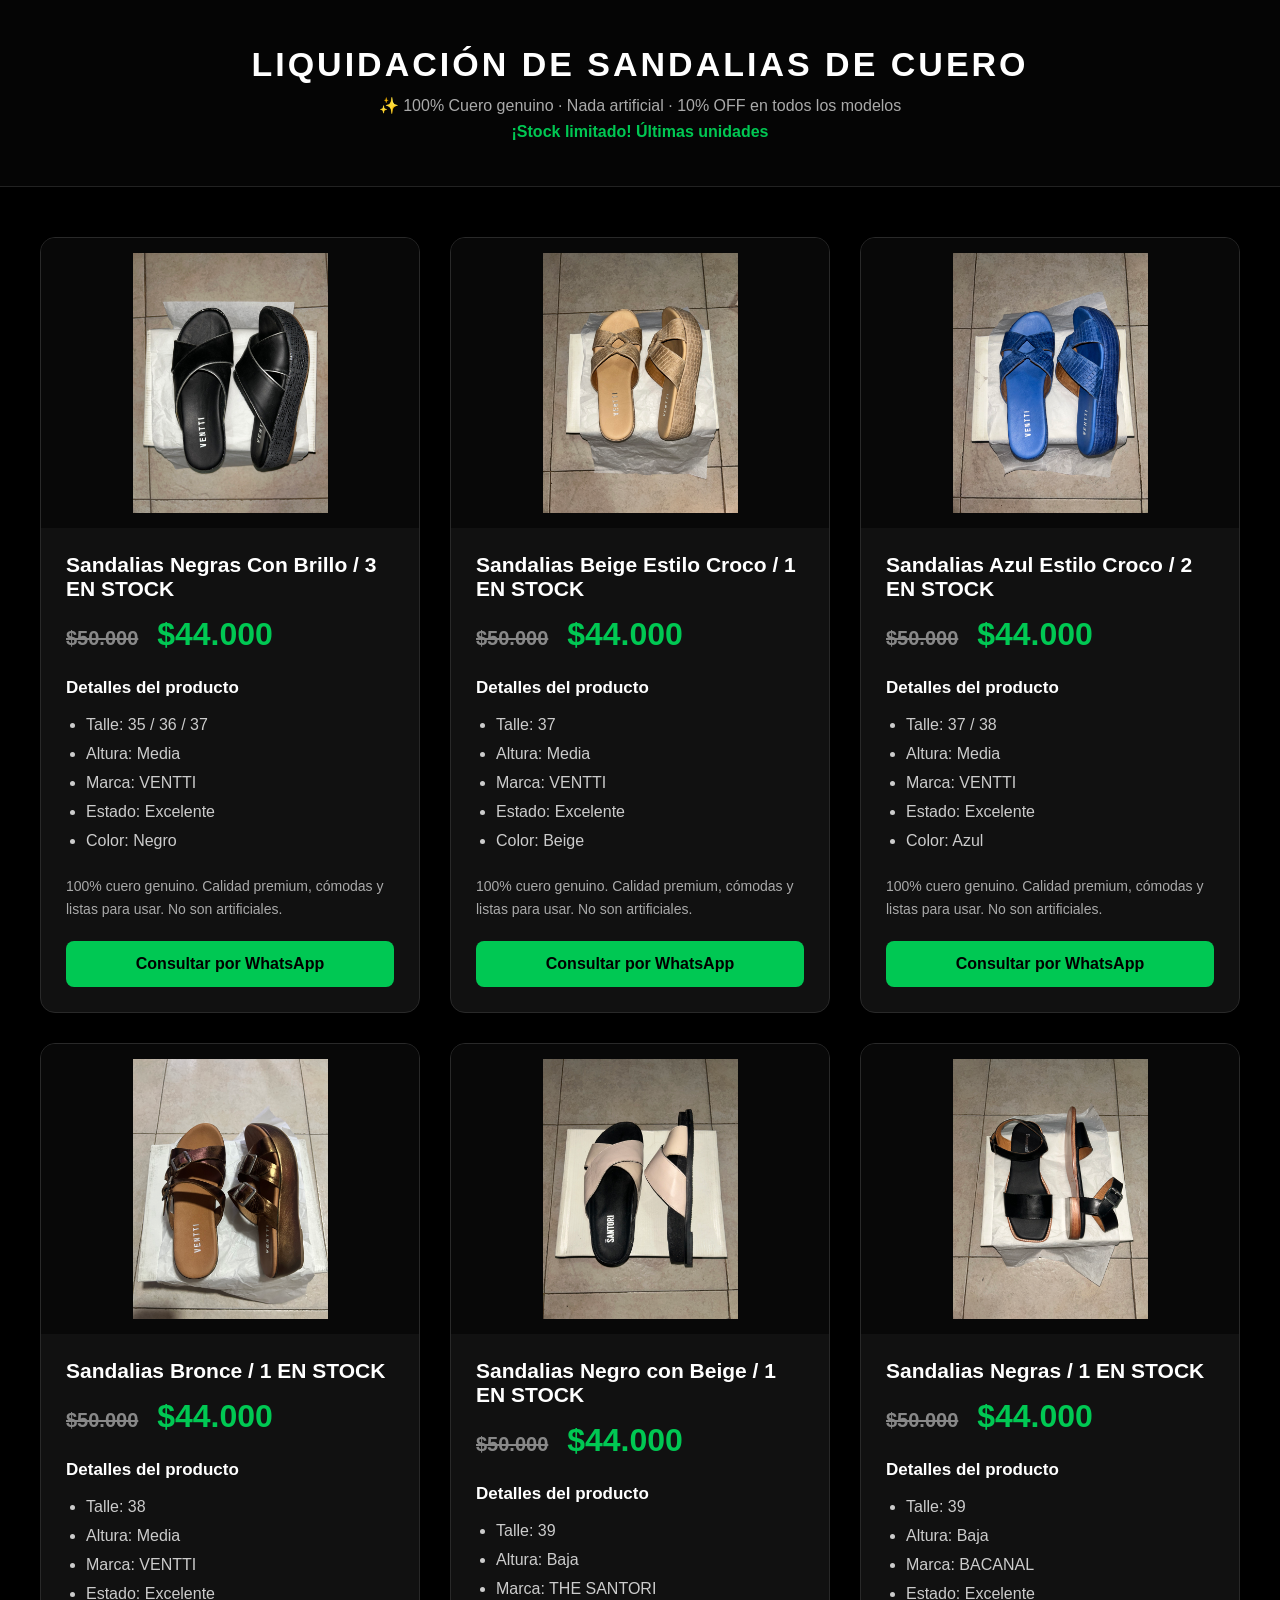
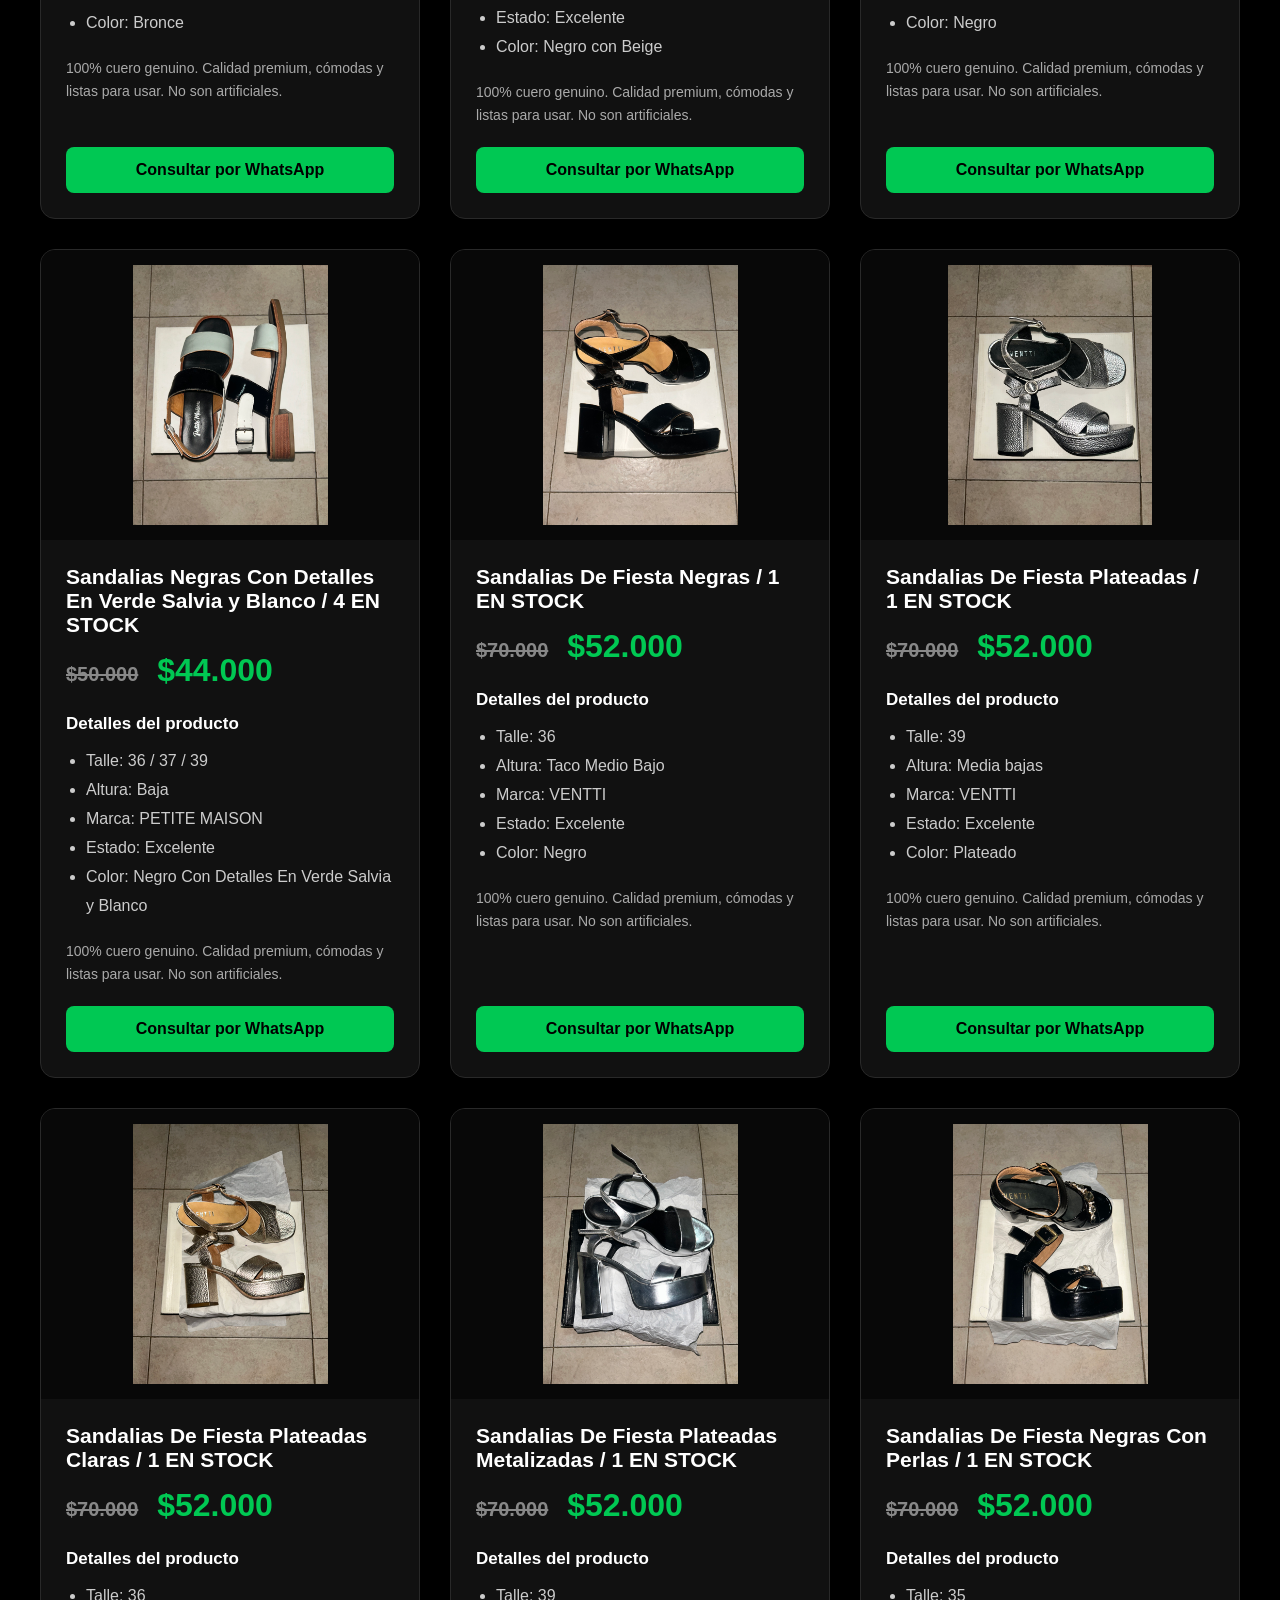
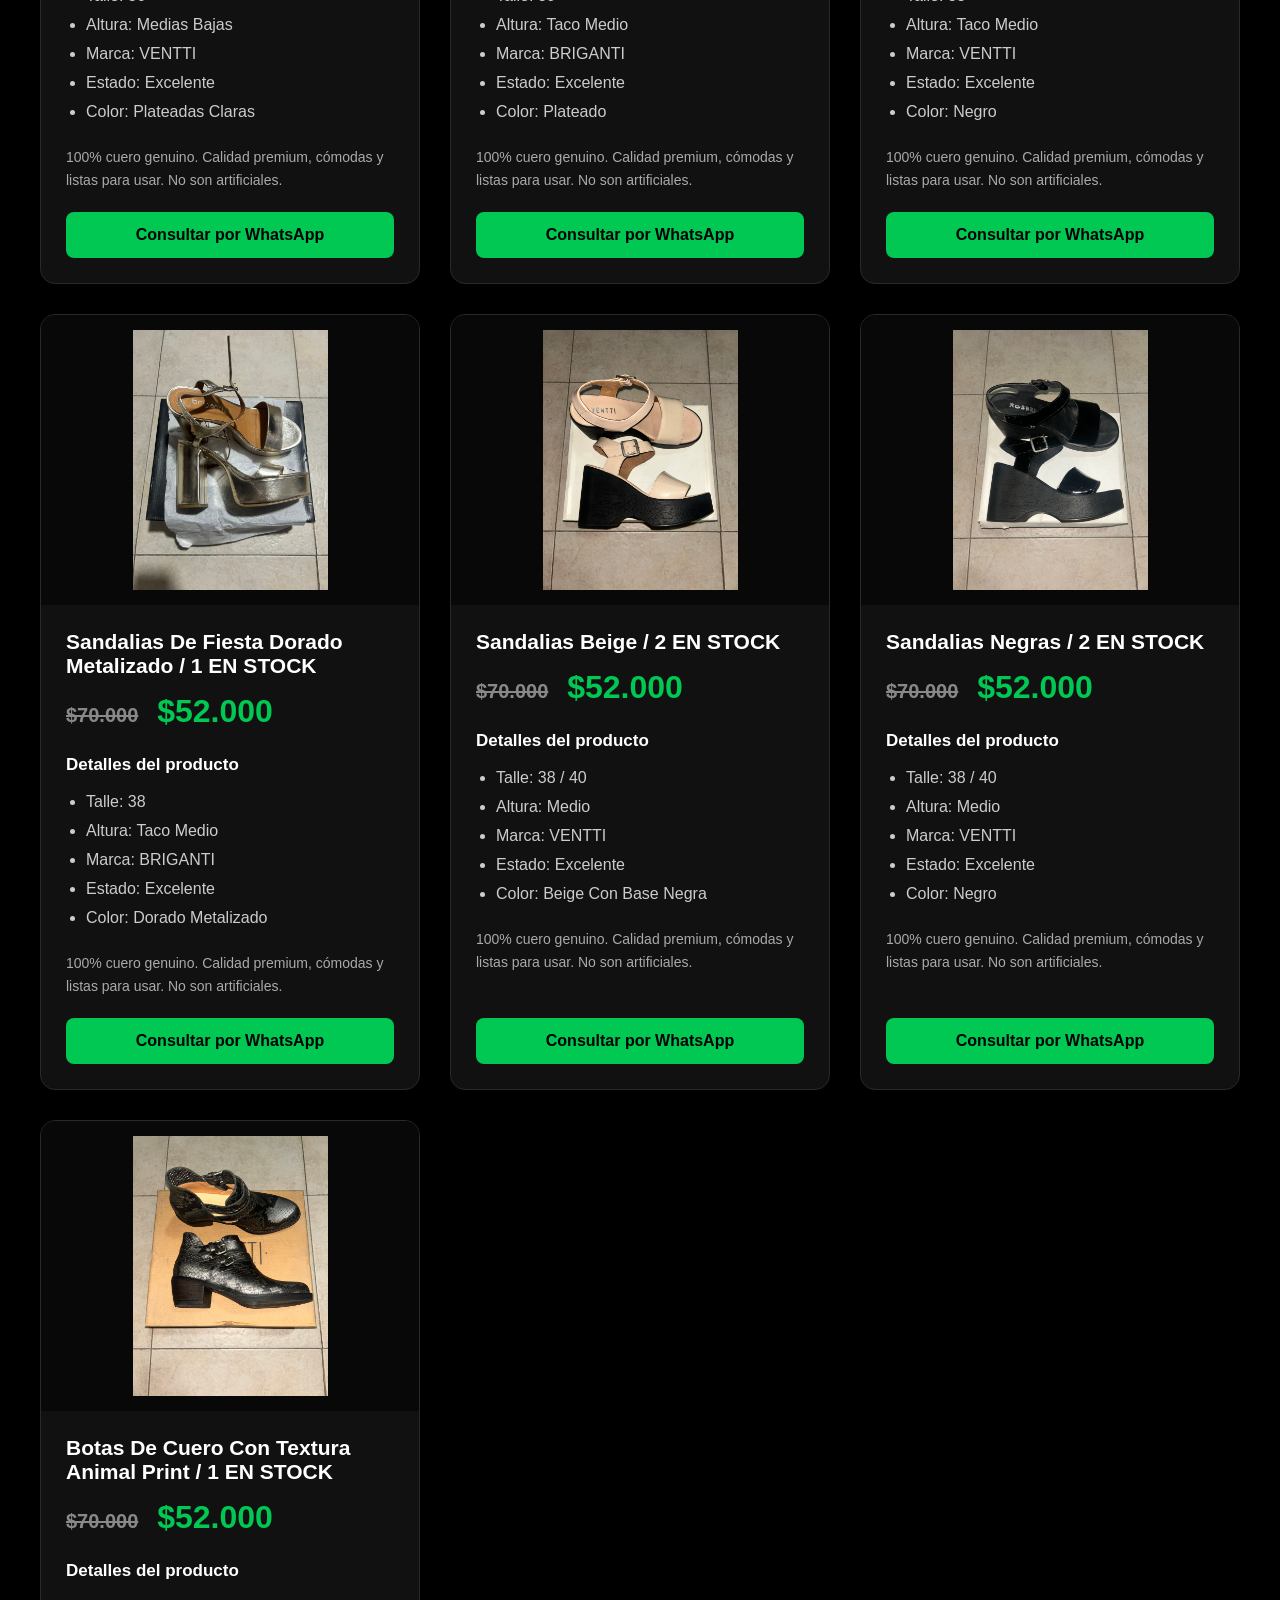
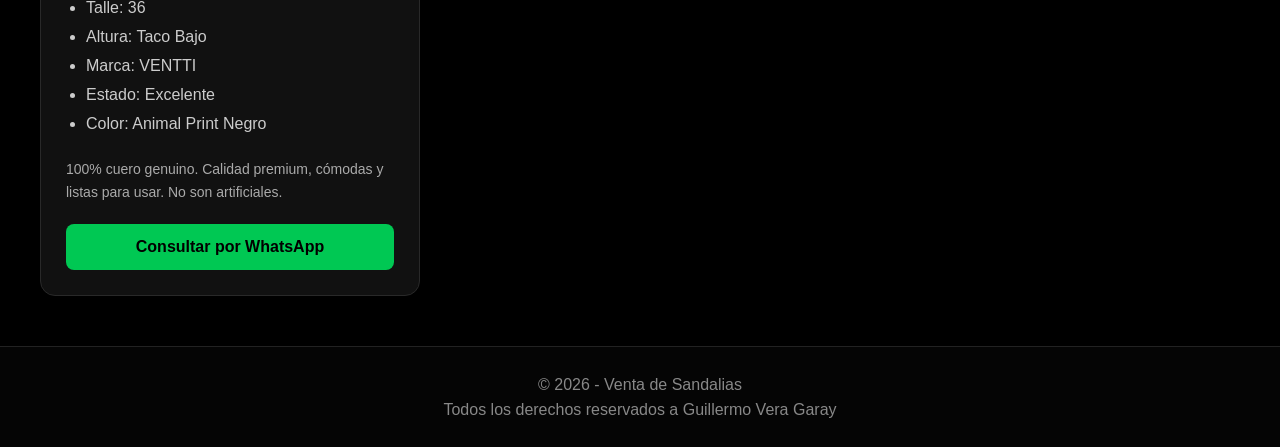
==== commit 3022fd66: "Update index.html" ====
--- a/index.html
+++ b/index.html
@@ -632,7 +632,7 @@
                     <h2>Botas De Cuero Con Textura Animal Print / 1 EN STOCK</h2>
 
                    <p class="precio">
-    <span style="text-decoration: line-through; color: #888; font-size: 20px; margin-right: 10px;">$80.000</span>
+    <span style="text-decoration: line-through; color: #888; font-size: 20px; margin-right: 10px;">$70.000</span>
     $52.000
 </p>
 
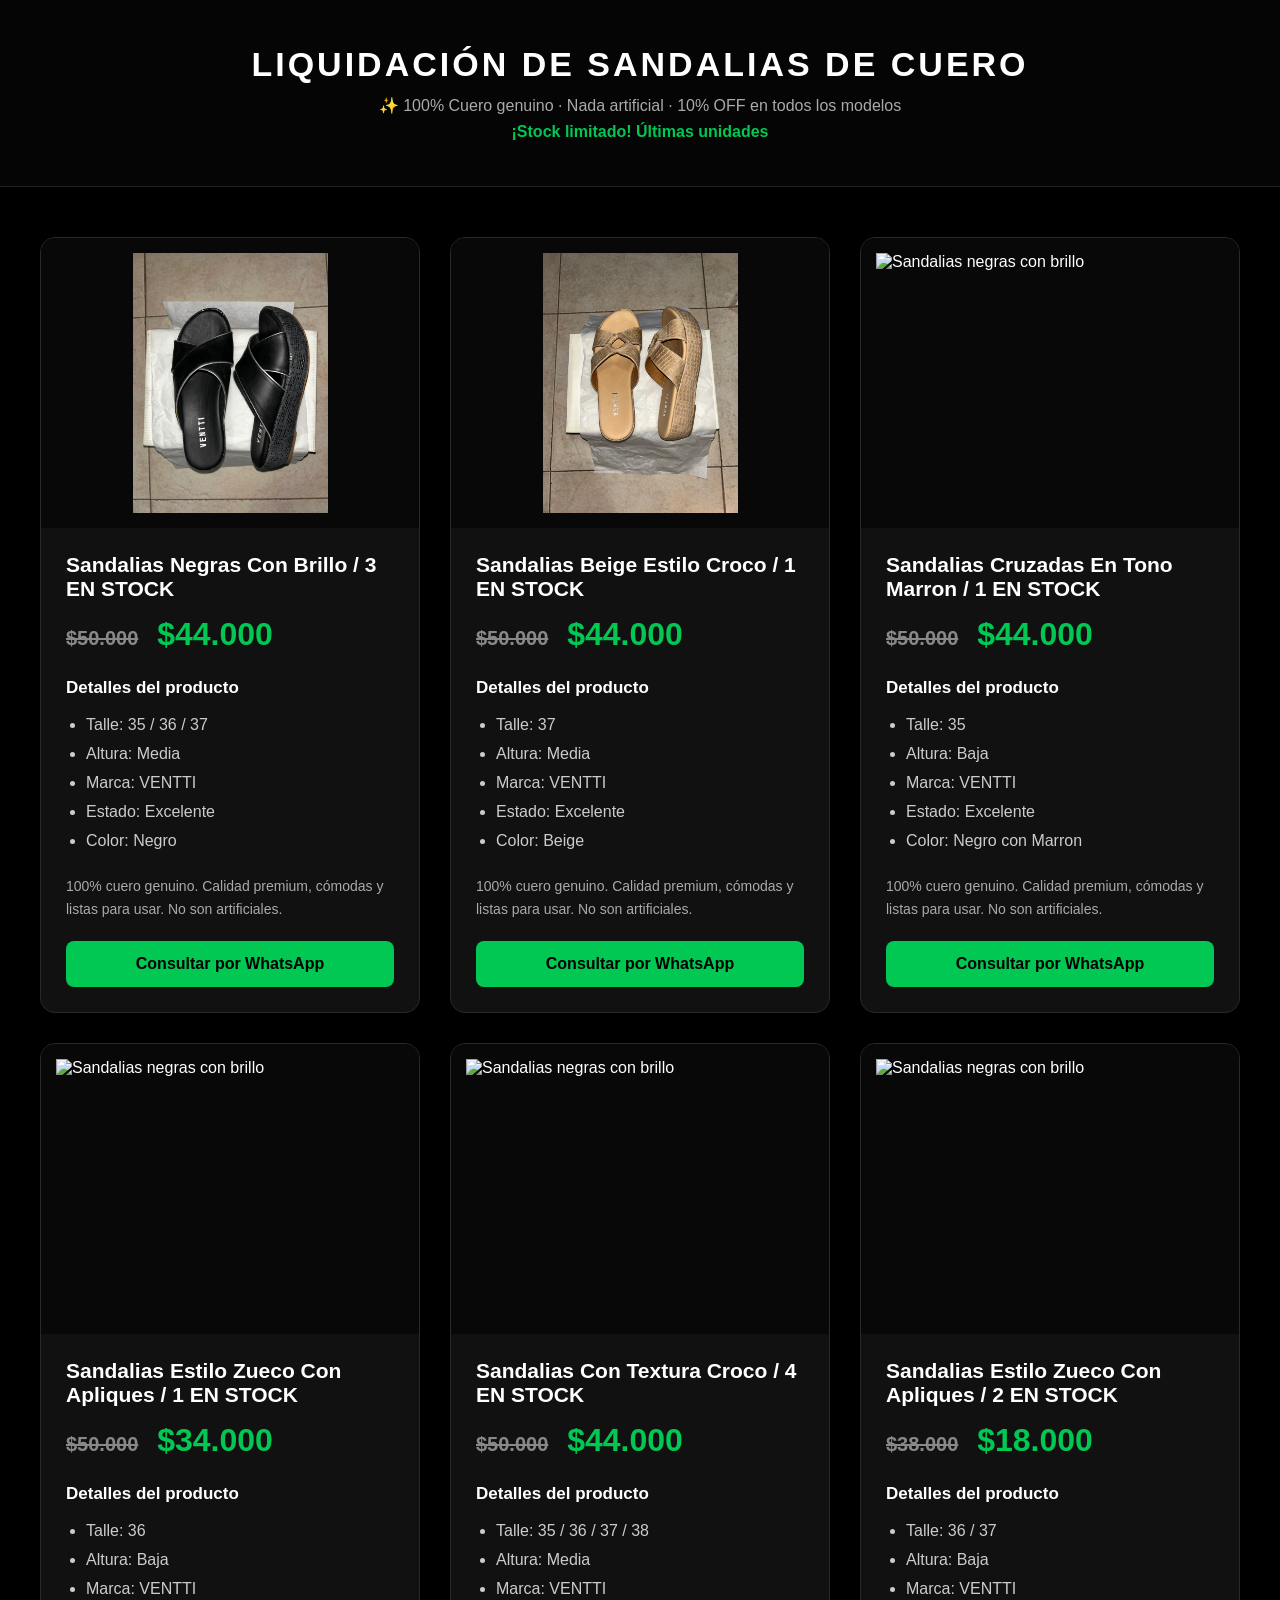
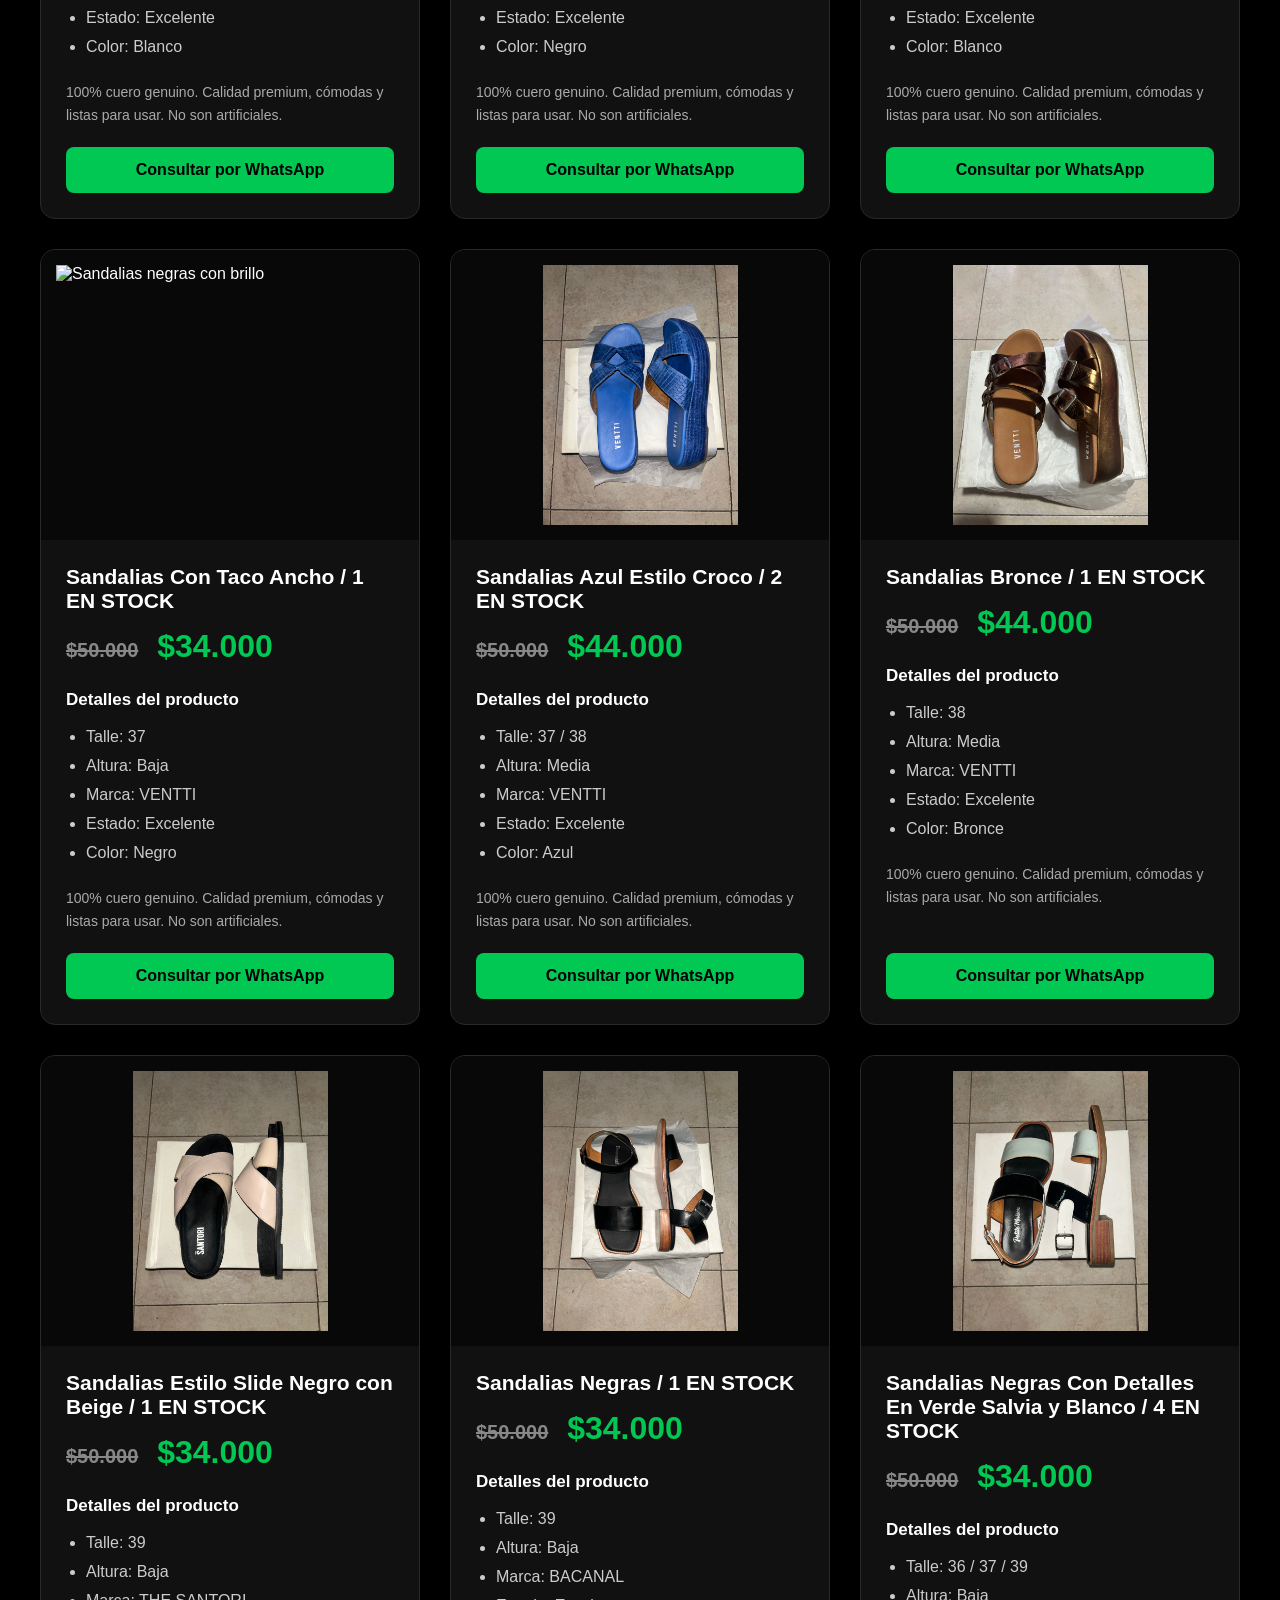
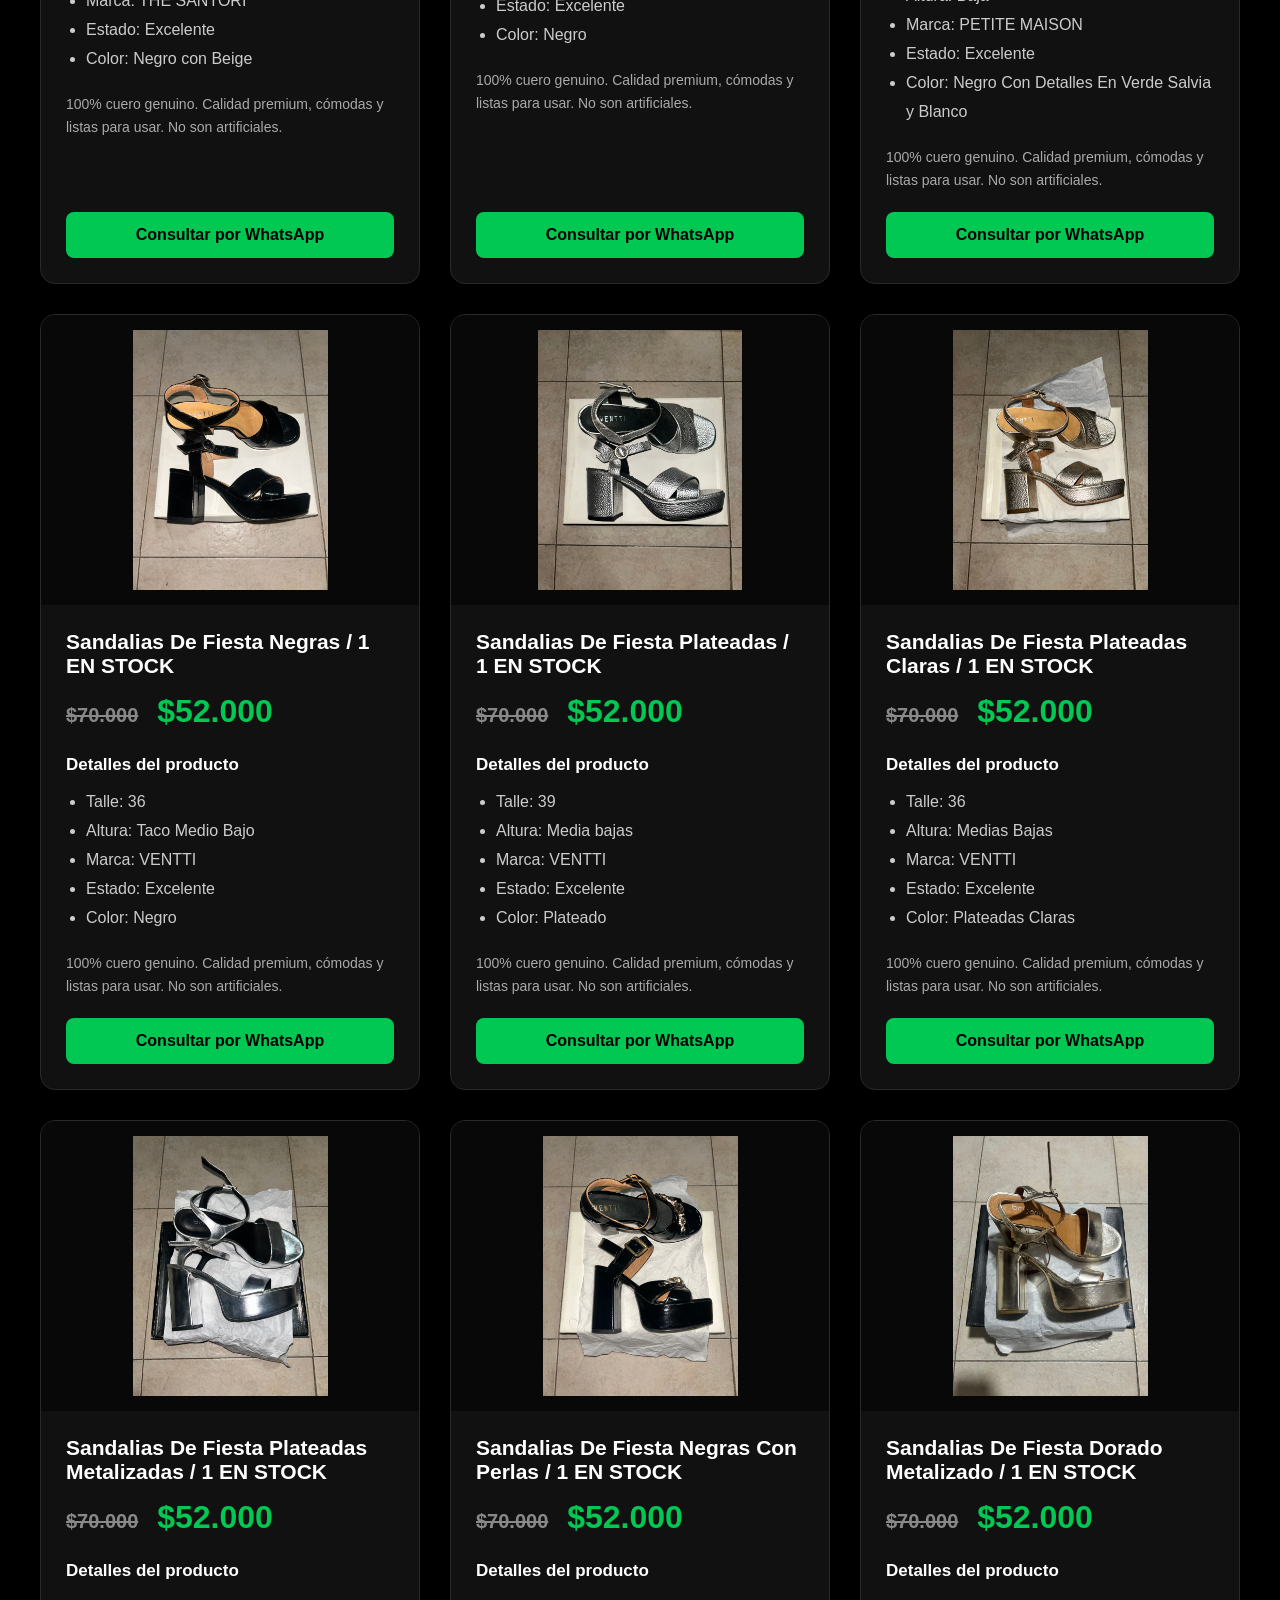
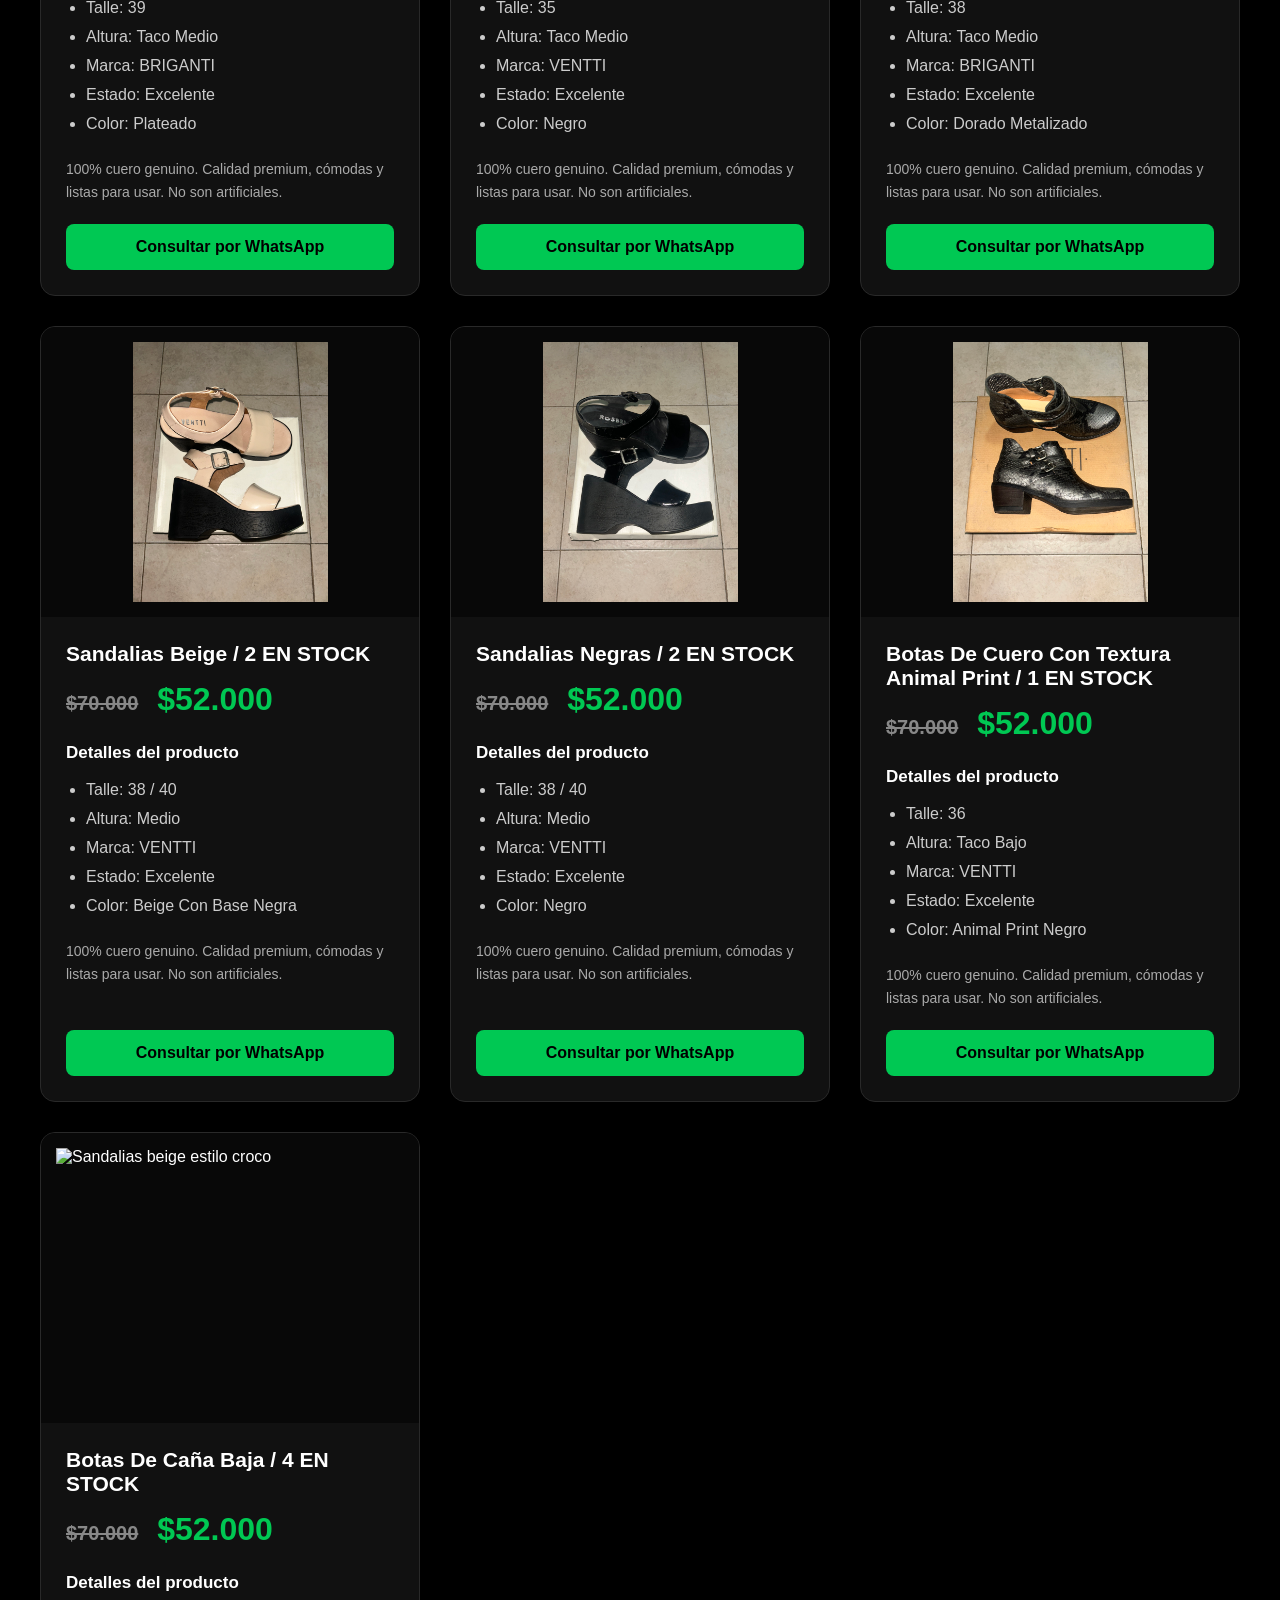
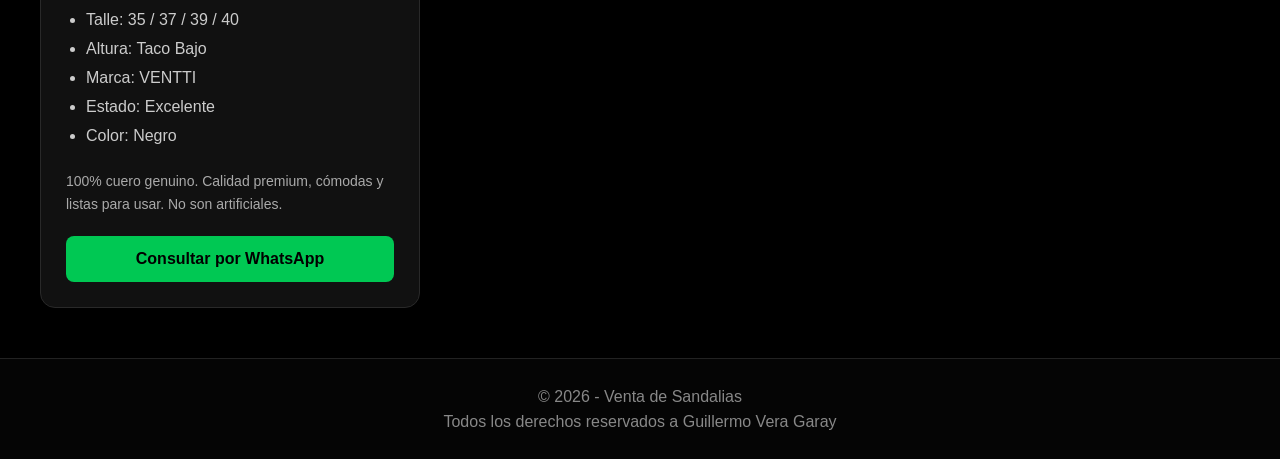
==== commit 2cab5dd8: "Update index.html" ====
--- a/index.html
+++ b/index.html
@@ -101,6 +101,206 @@
 
             </article>
 
+             <!-- PRODUCTO 1 -->
+
+            <article class="producto">
+
+                <div class="contenedor-imagen">
+                    <img src="venta-botas/imagenes/botas.jpeg20.jpeg" alt="Sandalias negras con brillo">
+                </div>
+
+                <div class="informacion">
+
+                    <h2>Sandalias Cruzadas En Tono Marron / 1 EN STOCK</h2>
+
+                    <p class="precio">
+    <span style="text-decoration: line-through; color: #888; font-size: 20px; margin-right: 10px;">$50.000</span>
+    $44.000
+</p>
+
+                    <h3>Detalles del producto</h3>
+
+                    <ul>
+                        <li>Talle: 35</li>
+                        <li>Altura: Baja</li>
+                        <li>Marca: VENTTI</li>
+                        <li>Estado: Excelente</li>
+                        <li>Color: Negro con Marron</li>
+                    </ul>
+
+                    <p class="descripcion">
+    100% cuero genuino. Calidad premium, cómodas y listas para usar. No son artificiales.
+</p>
+
+                    <a class="boton" href="https://wa.me/5491149279554?text=Hola,%20vi%20las%20sandalias%20cruzadas%20en%20tono%20marron%20con%2010%OFF.Me%20interesan,%20estan%20disponibles?"
+                    target="_blank">
+                        Consultar por WhatsApp
+                    </a>
+
+                </div>
+
+            </article>
+
+             <!-- PRODUCTO 1 -->
+
+            <article class="producto">
+
+                <div class="contenedor-imagen">
+                    <img src="venta-botas/imagenes/botas.jpeg19.jpeg" alt="Sandalias negras con brillo">
+                </div>
+
+                <div class="informacion">
+
+                    <h2>Sandalias Estilo Zueco Con Apliques / 1 EN STOCK</h2>
+
+                    <p class="precio">
+    <span style="text-decoration: line-through; color: #888; font-size: 20px; margin-right: 10px;">$50.000</span>
+    $34.000
+</p>
+
+                    <h3>Detalles del producto</h3>
+
+                    <ul>
+                        <li>Talle: 36</li>
+                        <li>Altura: Baja</li>
+                        <li>Marca: VENTTI</li>
+                        <li>Estado: Excelente</li>
+                        <li>Color: Blanco</li>
+                    </ul>
+
+                    <p class="descripcion">
+    100% cuero genuino. Calidad premium, cómodas y listas para usar. No son artificiales.
+</p>
+
+                    <a class="boton" href="https://wa.me/5491149279554?text=Hola,%20vi%20las%20sandalias%20estilo%20zueco%20con%20apliques%20%20con%2010%OFF.Me%20interesan,%20estan%20disponibles?"
+                    target="_blank">
+                        Consultar por WhatsApp
+                    </a>
+
+                </div>
+
+            </article>
+
+             <!-- PRODUCTO 1 -->
+
+            <article class="producto">
+
+                <div class="contenedor-imagen">
+                    <img src="venta-botas/imagenes/botas.jpeg18.jpeg" alt="Sandalias negras con brillo">
+                </div>
+
+                <div class="informacion">
+
+                    <h2>Sandalias Con Textura Croco / 4 EN STOCK</h2>
+
+                    <p class="precio">
+    <span style="text-decoration: line-through; color: #888; font-size: 20px; margin-right: 10px;">$50.000</span>
+    $44.000
+</p>
+
+                    <h3>Detalles del producto</h3>
+
+                    <ul>
+                        <li>Talle: 35 / 36 / 37 / 38</li>
+                        <li>Altura: Media</li>
+                        <li>Marca: VENTTI</li>
+                        <li>Estado: Excelente</li>
+                        <li>Color: Negro</li>
+                    </ul>
+
+                    <p class="descripcion">
+    100% cuero genuino. Calidad premium, cómodas y listas para usar. No son artificiales.
+</p>
+
+                    <a class="boton" href="https://wa.me/5491149279554?text=Hola,%20vi%20las%20sandalias%20con%20textura%20croco%20con%2010%OFF.Me%20interesan,%20estan%20disponibles?"
+                    target="_blank">
+                        Consultar por WhatsApp
+                    </a>
+
+                </div>
+
+            </article>
+
+             <!-- PRODUCTO 1 -->
+
+            <article class="producto">
+
+                <div class="contenedor-imagen">
+                    <img src="venta-botas/imagenes/botas.jpeg22.jpeg" alt="Sandalias negras con brillo">
+                </div>
+
+                <div class="informacion">
+
+                    <h2>Sandalias Estilo Zueco Con Apliques  / 2 EN STOCK</h2>
+
+                    <p class="precio">
+    <span style="text-decoration: line-through; color: #888; font-size: 20px; margin-right: 10px;">$38.000</span>
+    $18.000
+</p>
+
+                    <h3>Detalles del producto</h3>
+
+                    <ul>
+                        <li>Talle: 36 / 37</li>
+                        <li>Altura: Baja</li>
+                        <li>Marca: VENTTI</li>
+                        <li>Estado: Excelente</li>
+                        <li>Color: Blanco</li>
+                    </ul>
+
+                    <p class="descripcion">
+    100% cuero genuino. Calidad premium, cómodas y listas para usar. No son artificiales.
+</p>
+
+                    <a class="boton" href="https://wa.me/5491149279554?text=Hola,%20vi%20las%20sandalias%20estilo%20zueco%20con%20apliques%20con%2010%OFF.Me%20interesan,%20estan%20disponibles?"
+                    target="_blank">
+                        Consultar por WhatsApp
+                    </a>
+
+                </div>
+
+            </article>
+
+             <!-- PRODUCTO 1 -->
+
+            <article class="producto">
+
+                <div class="contenedor-imagen">
+                    <img src="venta-botas/imagenes/botas.jpeg17.jpeg" alt="Sandalias negras con brillo">
+                </div>
+
+                <div class="informacion">
+
+                    <h2>Sandalias Con Taco Ancho / 1 EN STOCK</h2>
+
+                    <p class="precio">
+    <span style="text-decoration: line-through; color: #888; font-size: 20px; margin-right: 10px;">$50.000</span>
+    $34.000
+</p>
+
+                    <h3>Detalles del producto</h3>
+
+                    <ul>
+                        <li>Talle: 37</li>
+                        <li>Altura: Baja</li>
+                        <li>Marca: VENTTI</li>
+                        <li>Estado: Excelente</li>
+                        <li>Color: Negro</li>
+                    </ul>
+
+                    <p class="descripcion">
+    100% cuero genuino. Calidad premium, cómodas y listas para usar. No son artificiales.
+</p>
+
+                    <a class="boton" href="https://wa.me/5491149279554?text=Hola,%20vi%20las%20sandalias%20con%20taco%20ancho%20con%2010%OFF.Me%20interesan,%20estan%20disponibles?"
+                    target="_blank">
+                        Consultar por WhatsApp
+                    </a>
+
+                </div>
+
+            </article>
+
 
             <!-- PRODUCTO 3 -->
 
@@ -191,11 +391,11 @@
 
                 <div class="informacion">
 
-                    <h2>Sandalias Negro con Beige / 1 EN STOCK</h2>
+                    <h2>Sandalias Estilo Slide Negro con Beige / 1 EN STOCK</h2>
 
                                  <p class="precio">
     <span style="text-decoration: line-through; color: #888; font-size: 20px; margin-right: 10px;">$50.000</span>
-    $44.000
+    $34.000
 </p>
 
                     <h3>Detalles del producto</h3>
@@ -212,7 +412,7 @@
     100% cuero genuino. Calidad premium, cómodas y listas para usar. No son artificiales.
 </p>
 
-                    <a class="boton" href="https://wa.me/5491149279554?text=Hola,%20vi%20las%20sandalias%20negro%20con%20beige%20con%2010%OFF.Me%20interesan,%20estan%20disponibles?"
+                    <a class="boton" href="https://wa.me/5491149279554?text=Hola,%20vi%20las%20sandalias%20estilo%20slide%20negro%20con%20beige%20con%2010%OFF.Me%20interesan,%20estan%20disponibles?"
                     target="_blank">
                         Consultar por WhatsApp
                     </a>
@@ -235,7 +435,7 @@
 
                                   <p class="precio">
     <span style="text-decoration: line-through; color: #888; font-size: 20px; margin-right: 10px;">$50.000</span>
-    $44.000
+    $34.000
 </p>
 
                     <h3>Detalles del producto</h3>
@@ -275,7 +475,7 @@
 
                                  <p class="precio">
     <span style="text-decoration: line-through; color: #888; font-size: 20px; margin-right: 10px;">$50.000</span>
-    $44.000
+    $34.000
 </p>
 
                     <h3>Detalles del producto</h3>
@@ -651,6 +851,46 @@
 </p>
 
                     <a class="boton" href="https://wa.me/5491149279554?text=Hola,%20vi%20las%20botas%20de%20cuero%20con%20textura%20animal%20print%20con%2010%OFF.Me%20interesan,%20estan%20disponibles?"
+                    target="_blank">
+                        Consultar por WhatsApp
+                    </a>
+
+                </div>
+
+            </article>
+
+             <!-- PRODUCTO 16 -->
+
+            <article class="producto">
+
+                <div class="contenedor-imagen">
+                    <img src="venta-botas/imagenes/botas.jpeg21.jpeg" alt="Sandalias beige estilo croco">
+                </div>
+
+                <div class="informacion">
+
+                    <h2>Botas De Caña Baja / 4 EN STOCK</h2>
+
+                   <p class="precio">
+    <span style="text-decoration: line-through; color: #888; font-size: 20px; margin-right: 10px;">$70.000</span>
+    $52.000
+</p>
+
+                    <h3>Detalles del producto</h3>
+
+                    <ul>
+                        <li>Talle: 35 / 37 / 39 / 40</li>
+                        <li>Altura: Taco Bajo</li>
+                        <li>Marca: VENTTI</li>
+                        <li>Estado: Excelente</li>
+                        <li>Color:  Negro </li>
+                    </ul>
+
+                    <p class="descripcion">
+    100% cuero genuino. Calidad premium, cómodas y listas para usar. No son artificiales.
+</p>
+
+                    <a class="boton" href="https://wa.me/5491149279554?text=Hola,%20vi%20las%20botas%20de%20cuero%20con%20caña%20baja%20con%2010%OFF.Me%20interesan,%20estan%20disponibles?"
                     target="_blank">
                         Consultar por WhatsApp
                     </a>
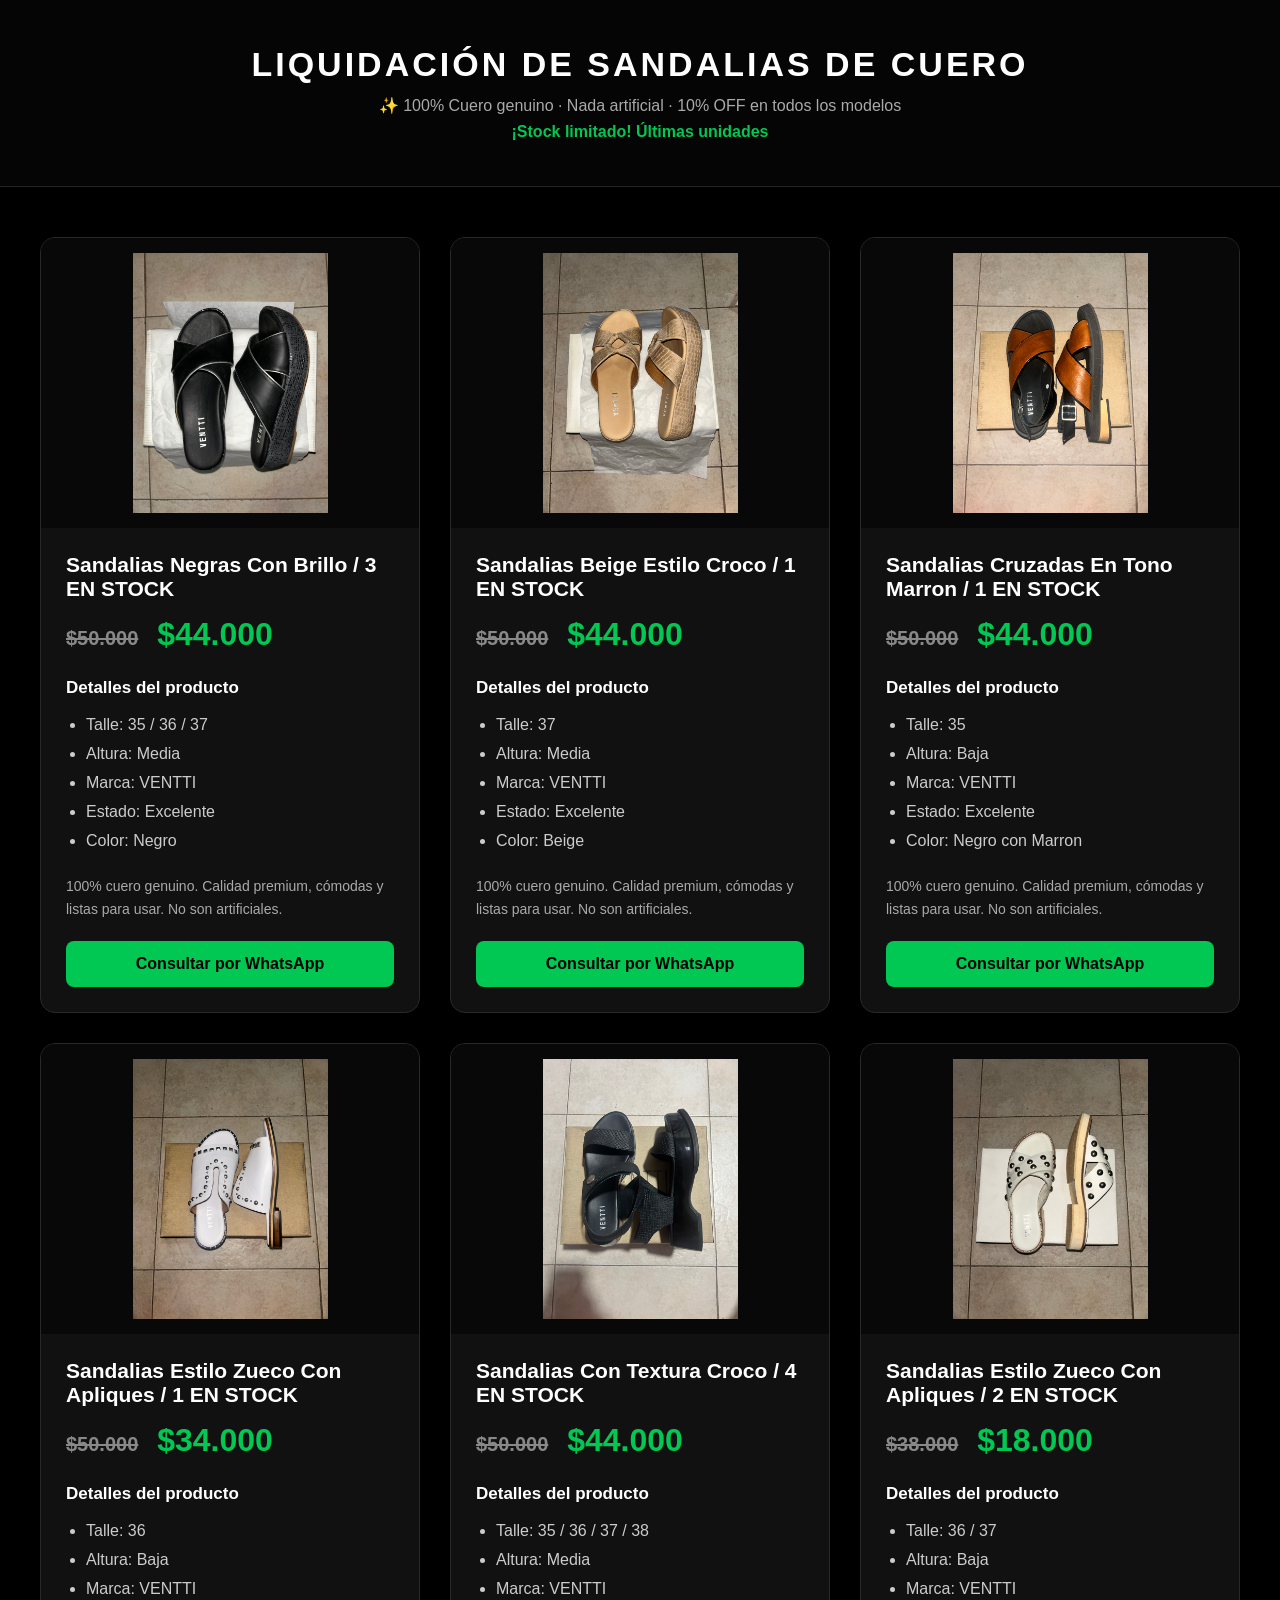
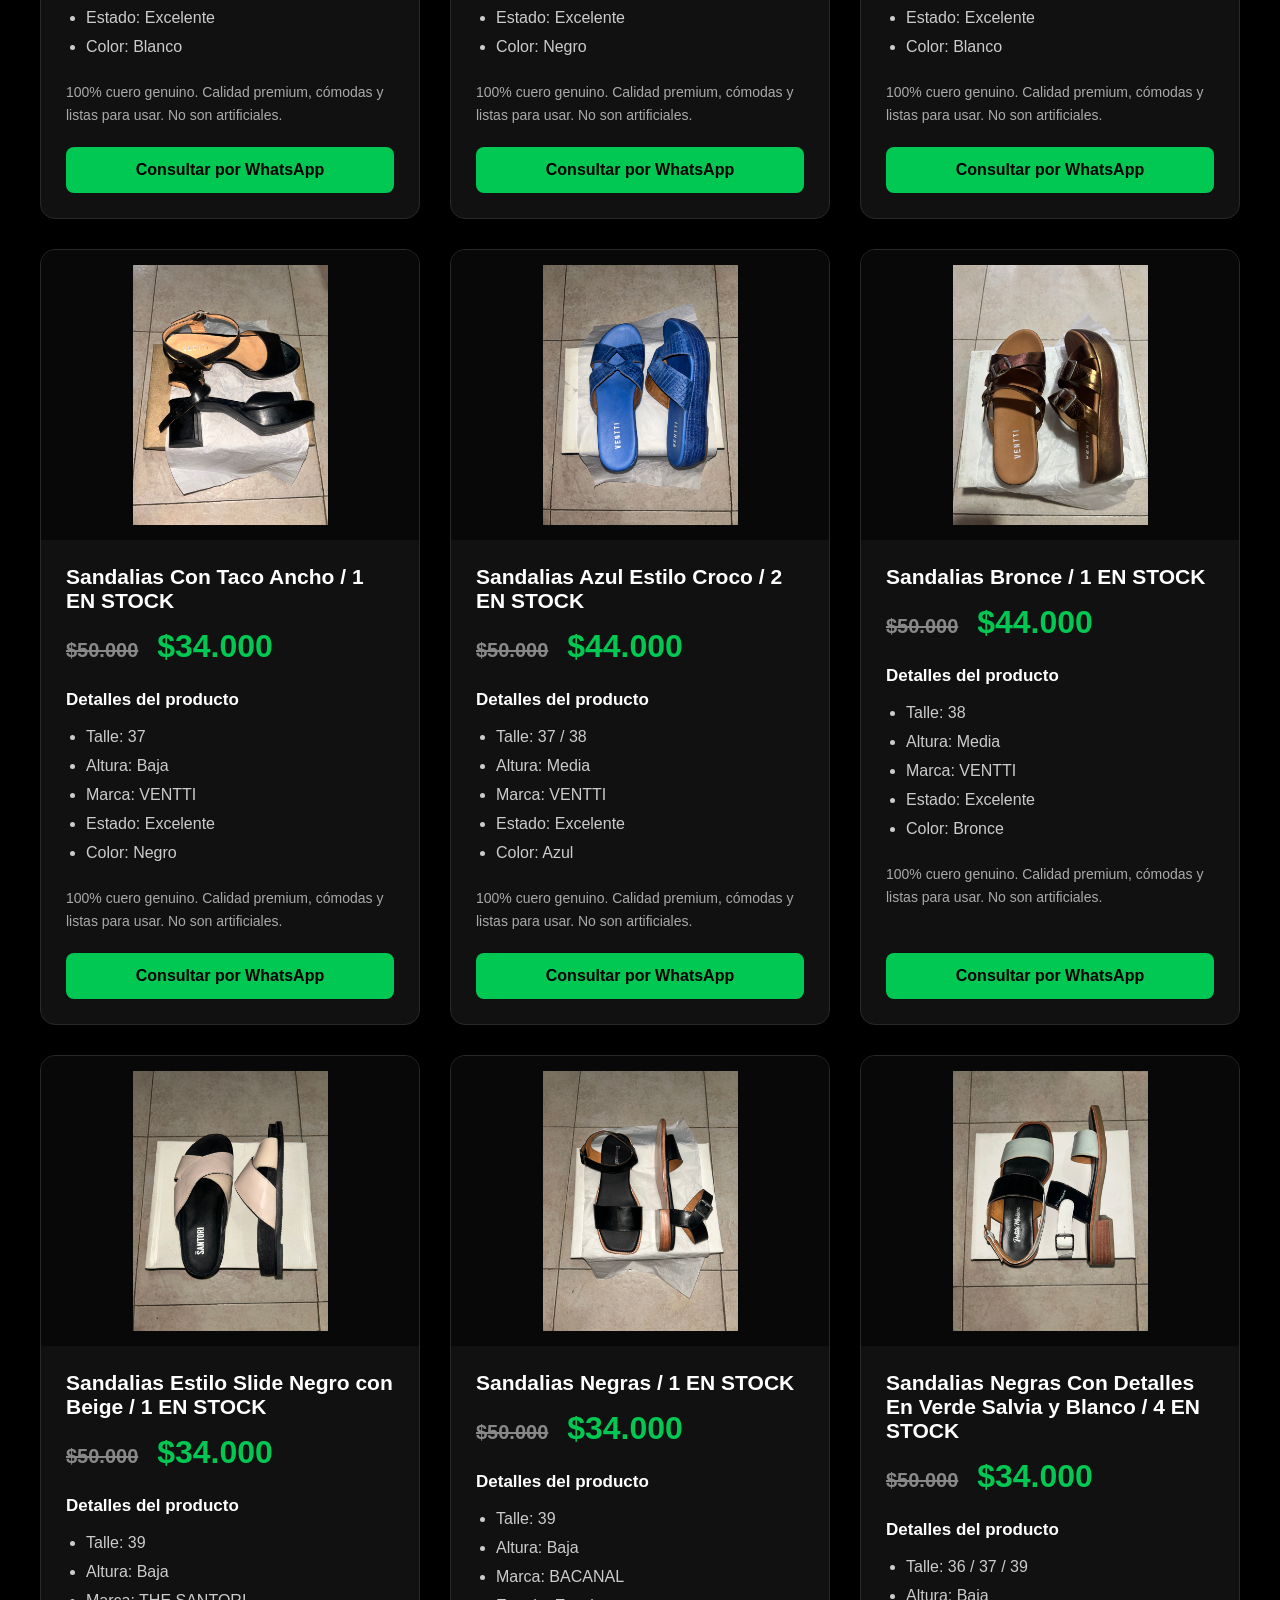
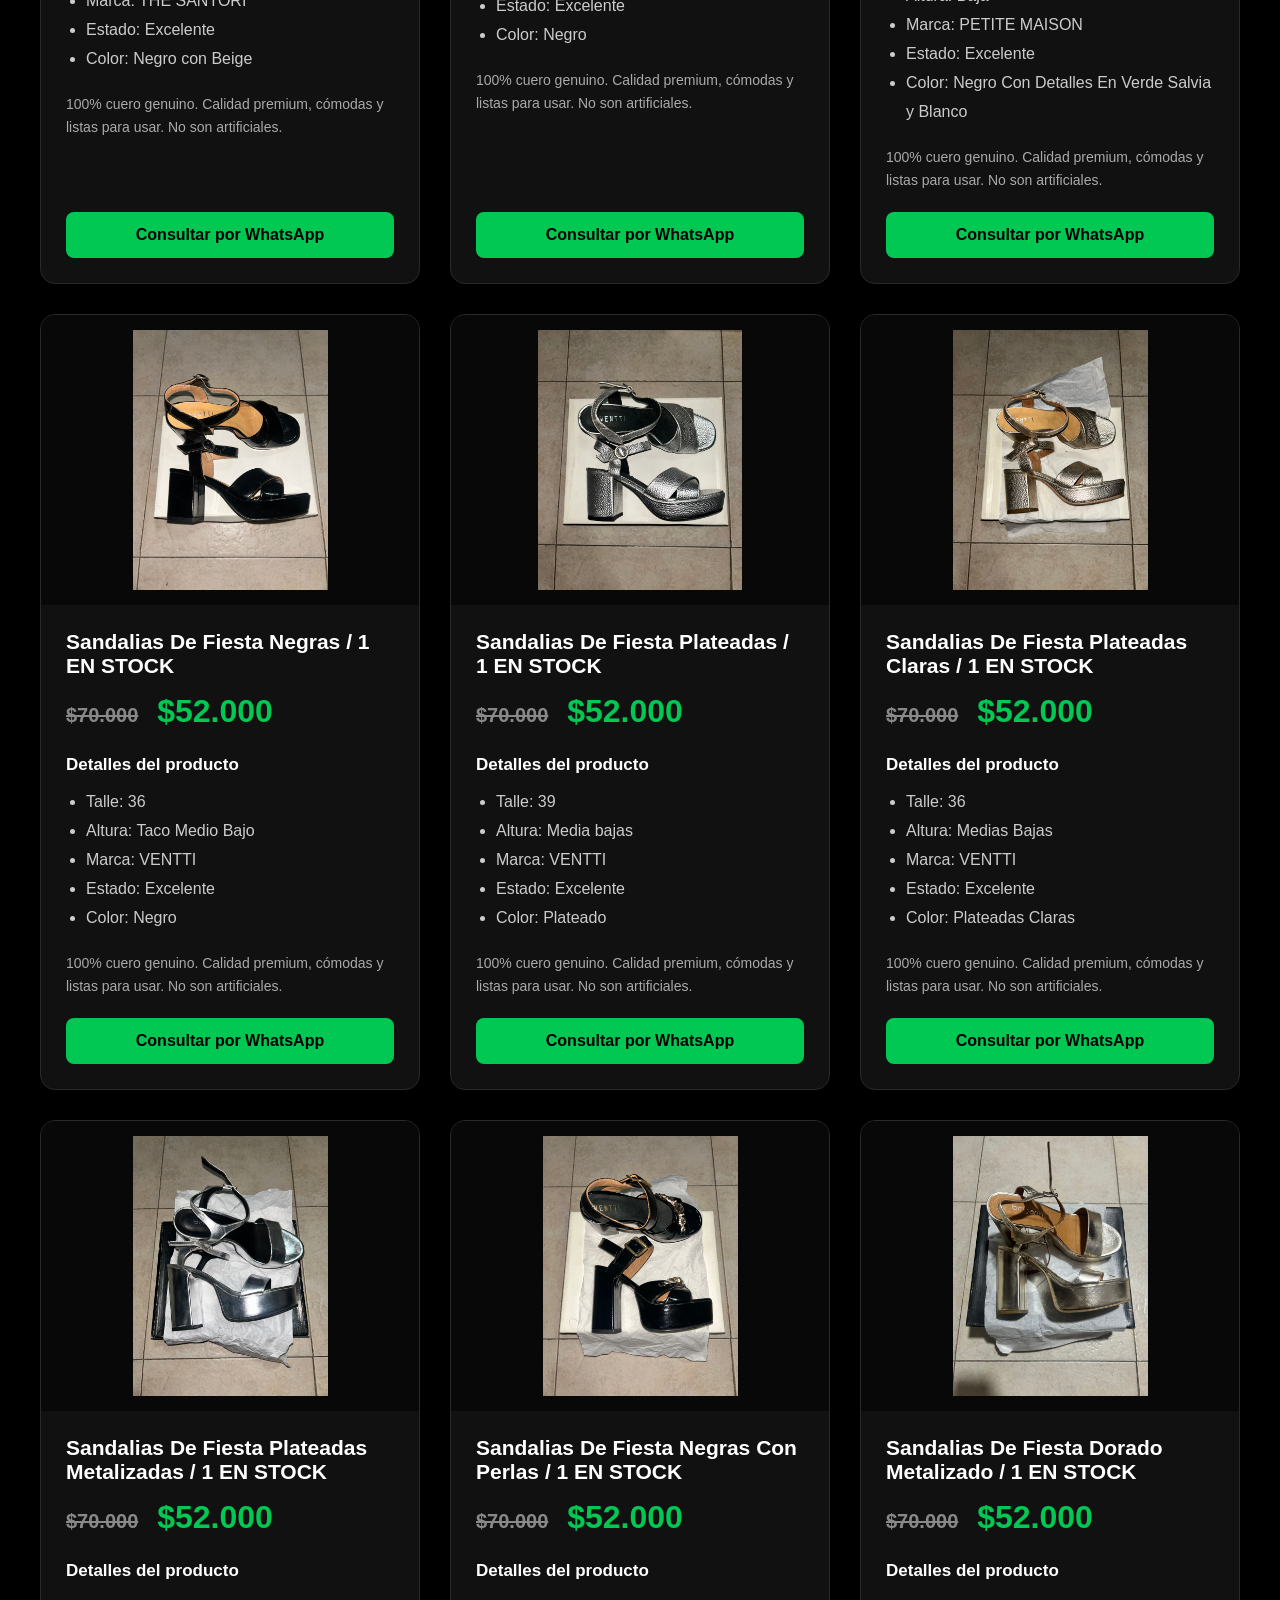
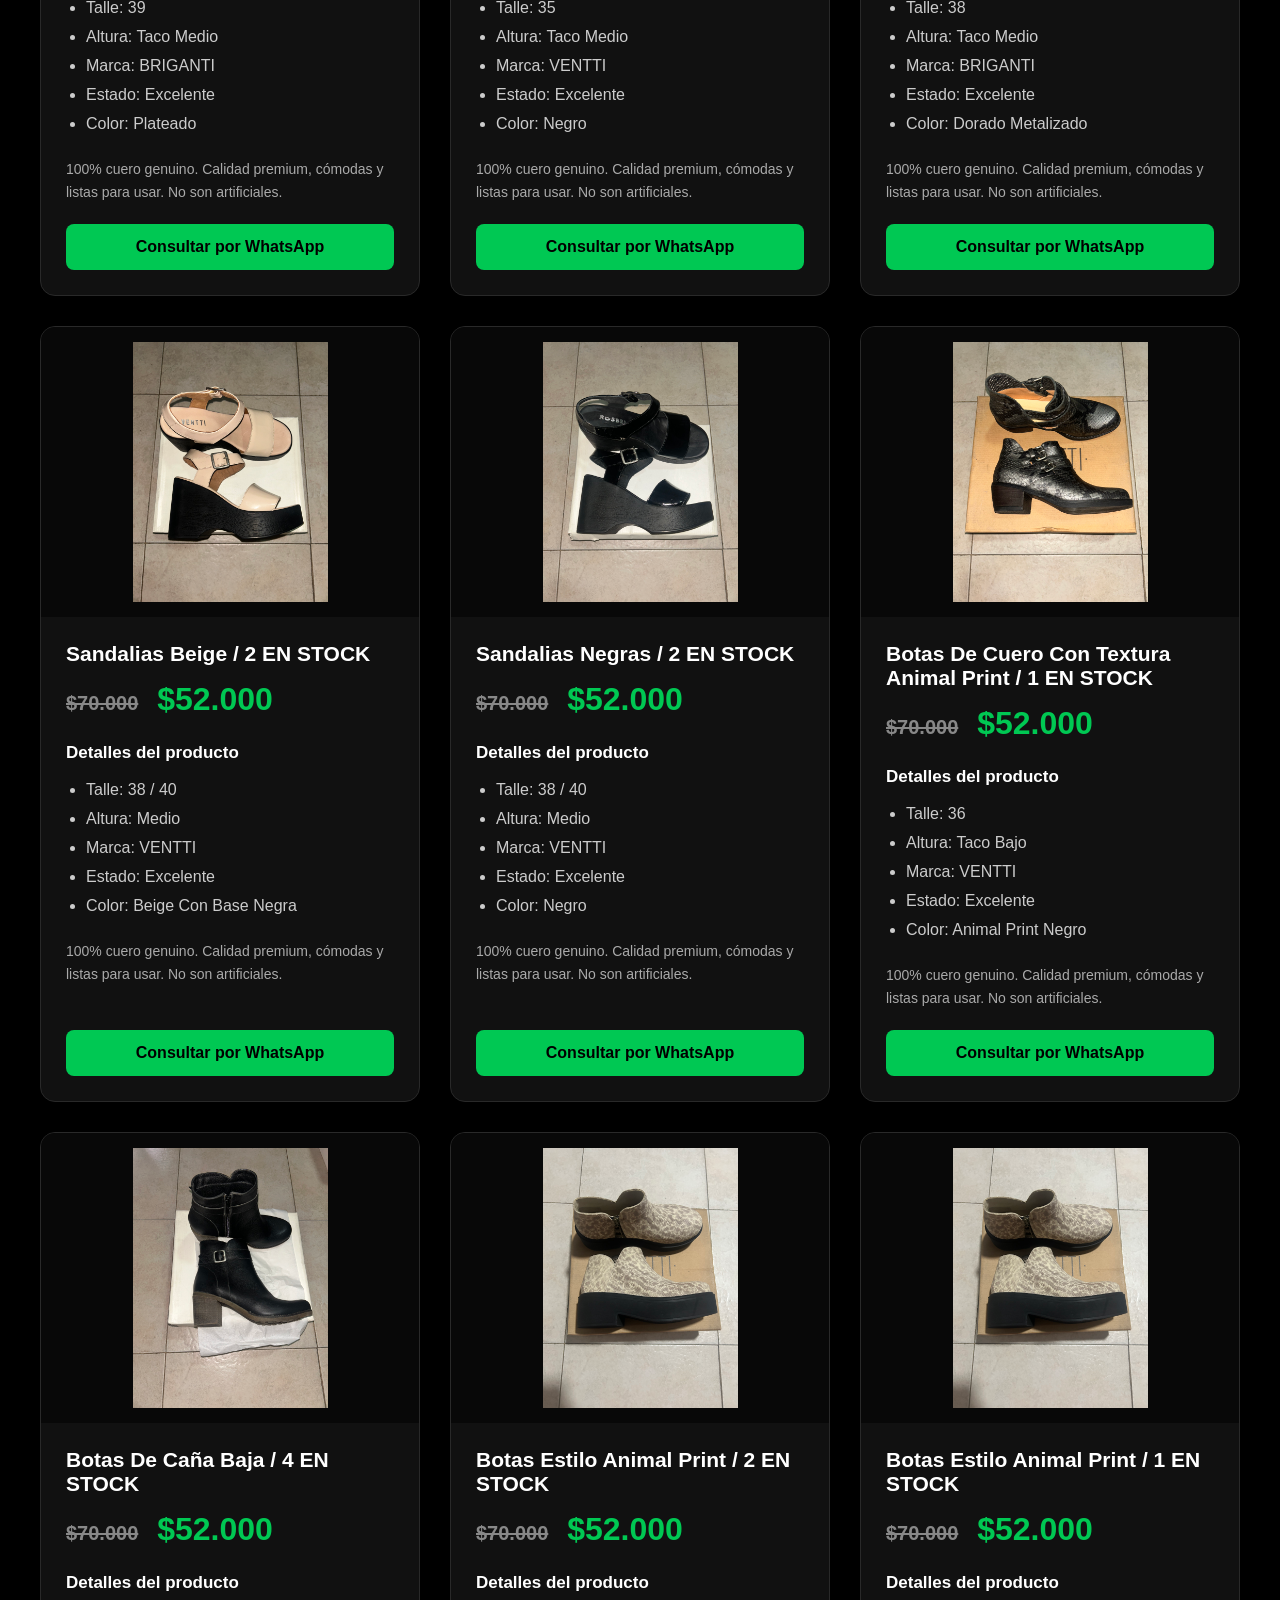
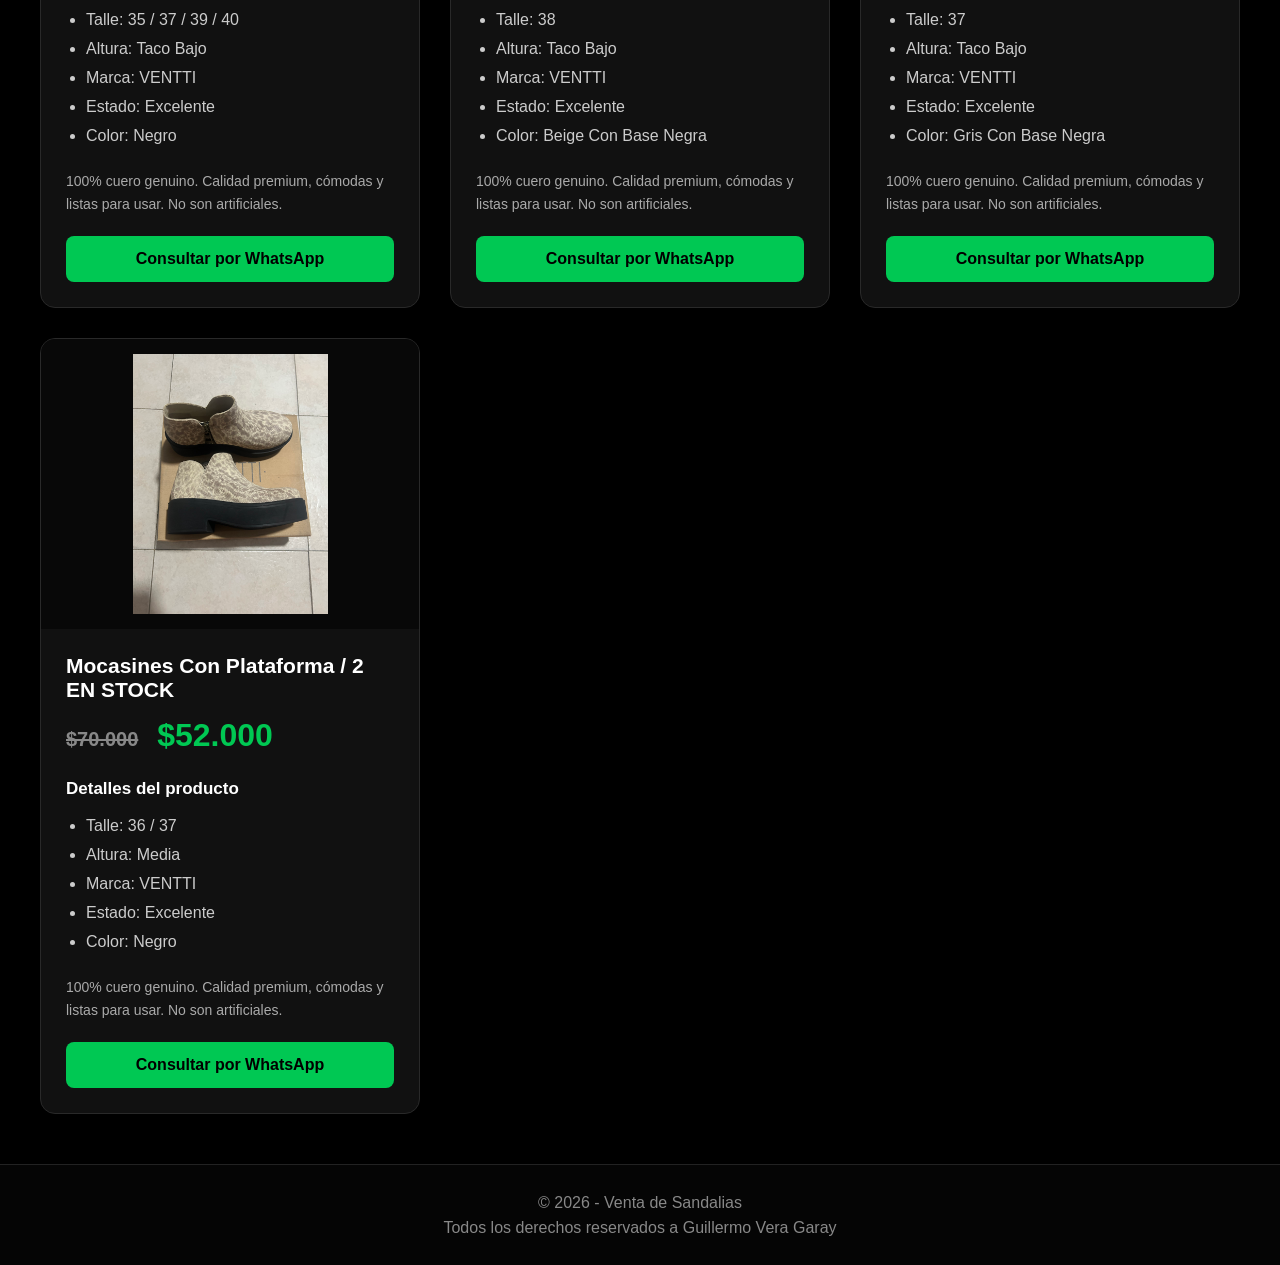
==== commit 7e910181: "Update index.html" ====
--- a/index.html
+++ b/index.html
@@ -899,6 +899,126 @@
 
             </article>
 
+             <!-- PRODUCTO 16 -->
+
+            <article class="producto">
+
+                <div class="contenedor-imagen">
+                    <img src="venta-botas/imagenes/botas.jpeg23.jpeg" alt="Sandalias beige estilo croco">
+                </div>
+
+                <div class="informacion">
+
+                    <h2>Botas Estilo Animal Print / 2 EN STOCK</h2>
+
+                   <p class="precio">
+    <span style="text-decoration: line-through; color: #888; font-size: 20px; margin-right: 10px;">$70.000</span>
+    $52.000
+</p>
+
+                    <h3>Detalles del producto</h3>
+
+                    <ul>
+                        <li>Talle: 38</li>
+                        <li>Altura: Taco Bajo</li>
+                        <li>Marca: VENTTI</li>
+                        <li>Estado: Excelente</li>
+                        <li>Color:  Beige Con Base Negra </li>
+                    </ul>
+
+                    <p class="descripcion">
+    100% cuero genuino. Calidad premium, cómodas y listas para usar. No son artificiales.
+</p>
+
+                    <a class="boton" href="https://wa.me/5491149279554?text=Hola,%20vi%20las%20botas%20de%20cuero%20beige%20estilo%20animal%20print%20con%2010%OFF.Me%20interesan,%20estan%20disponibles?"
+                    target="_blank">
+                        Consultar por WhatsApp
+                    </a>
+
+                </div>
+
+            </article>
+
+              <!-- PRODUCTO 16 -->
+
+            <article class="producto">
+
+                <div class="contenedor-imagen">
+                    <img src="venta-botas/imagenes/botas.jpeg23.jpeg" alt="Sandalias beige estilo croco">
+                </div>
+
+                <div class="informacion">
+
+                    <h2>Botas Estilo Animal Print / 1 EN STOCK</h2>
+
+                   <p class="precio">
+    <span style="text-decoration: line-through; color: #888; font-size: 20px; margin-right: 10px;">$70.000</span>
+    $52.000
+</p>
+
+                    <h3>Detalles del producto</h3>
+
+                    <ul>
+                        <li>Talle: 37</li>
+                        <li>Altura: Taco Bajo</li>
+                        <li>Marca: VENTTI</li>
+                        <li>Estado: Excelente</li>
+                        <li>Color:  Gris Con Base Negra </li>
+                    </ul>
+
+                    <p class="descripcion">
+    100% cuero genuino. Calidad premium, cómodas y listas para usar. No son artificiales.
+</p>
+
+                    <a class="boton" href="https://wa.me/5491149279554?text=Hola,%20vi%20las%20botas%20de%20cuero%20gris%20estilo%20animal%20print%20con%2010%OFF.Me%20interesan,%20estan%20disponibles?"
+                    target="_blank">
+                        Consultar por WhatsApp
+                    </a>
+
+                </div>
+
+            </article>
+
+              <!-- PRODUCTO 16 -->
+
+            <article class="producto">
+
+                <div class="contenedor-imagen">
+                    <img src="venta-botas/imagenes/botas.jpeg23.jpeg" alt="Sandalias beige estilo croco">
+                </div>
+
+                <div class="informacion">
+
+                    <h2>Mocasines Con Plataforma / 2 EN STOCK</h2>
+
+                   <p class="precio">
+    <span style="text-decoration: line-through; color: #888; font-size: 20px; margin-right: 10px;">$70.000</span>
+    $52.000
+</p>
+
+                    <h3>Detalles del producto</h3>
+
+                    <ul>
+                        <li>Talle: 36 / 37</li>
+                        <li>Altura: Media</li>
+                        <li>Marca: VENTTI</li>
+                        <li>Estado: Excelente</li>
+                        <li>Color:  Negro</li>
+                    </ul>
+
+                    <p class="descripcion">
+    100% cuero genuino. Calidad premium, cómodas y listas para usar. No son artificiales.
+</p>
+
+                    <a class="boton" href="https://wa.me/5491149279554?text=Hola,%20vi%20los%20mocasines%20con%20plataforma%20con%2010%OFF.Me%20interesan,%20estan%20disponibles?"
+                    target="_blank">
+                        Consultar por WhatsApp
+                    </a>
+
+                </div>
+
+            </article>
+
         </section>
 
     </main>
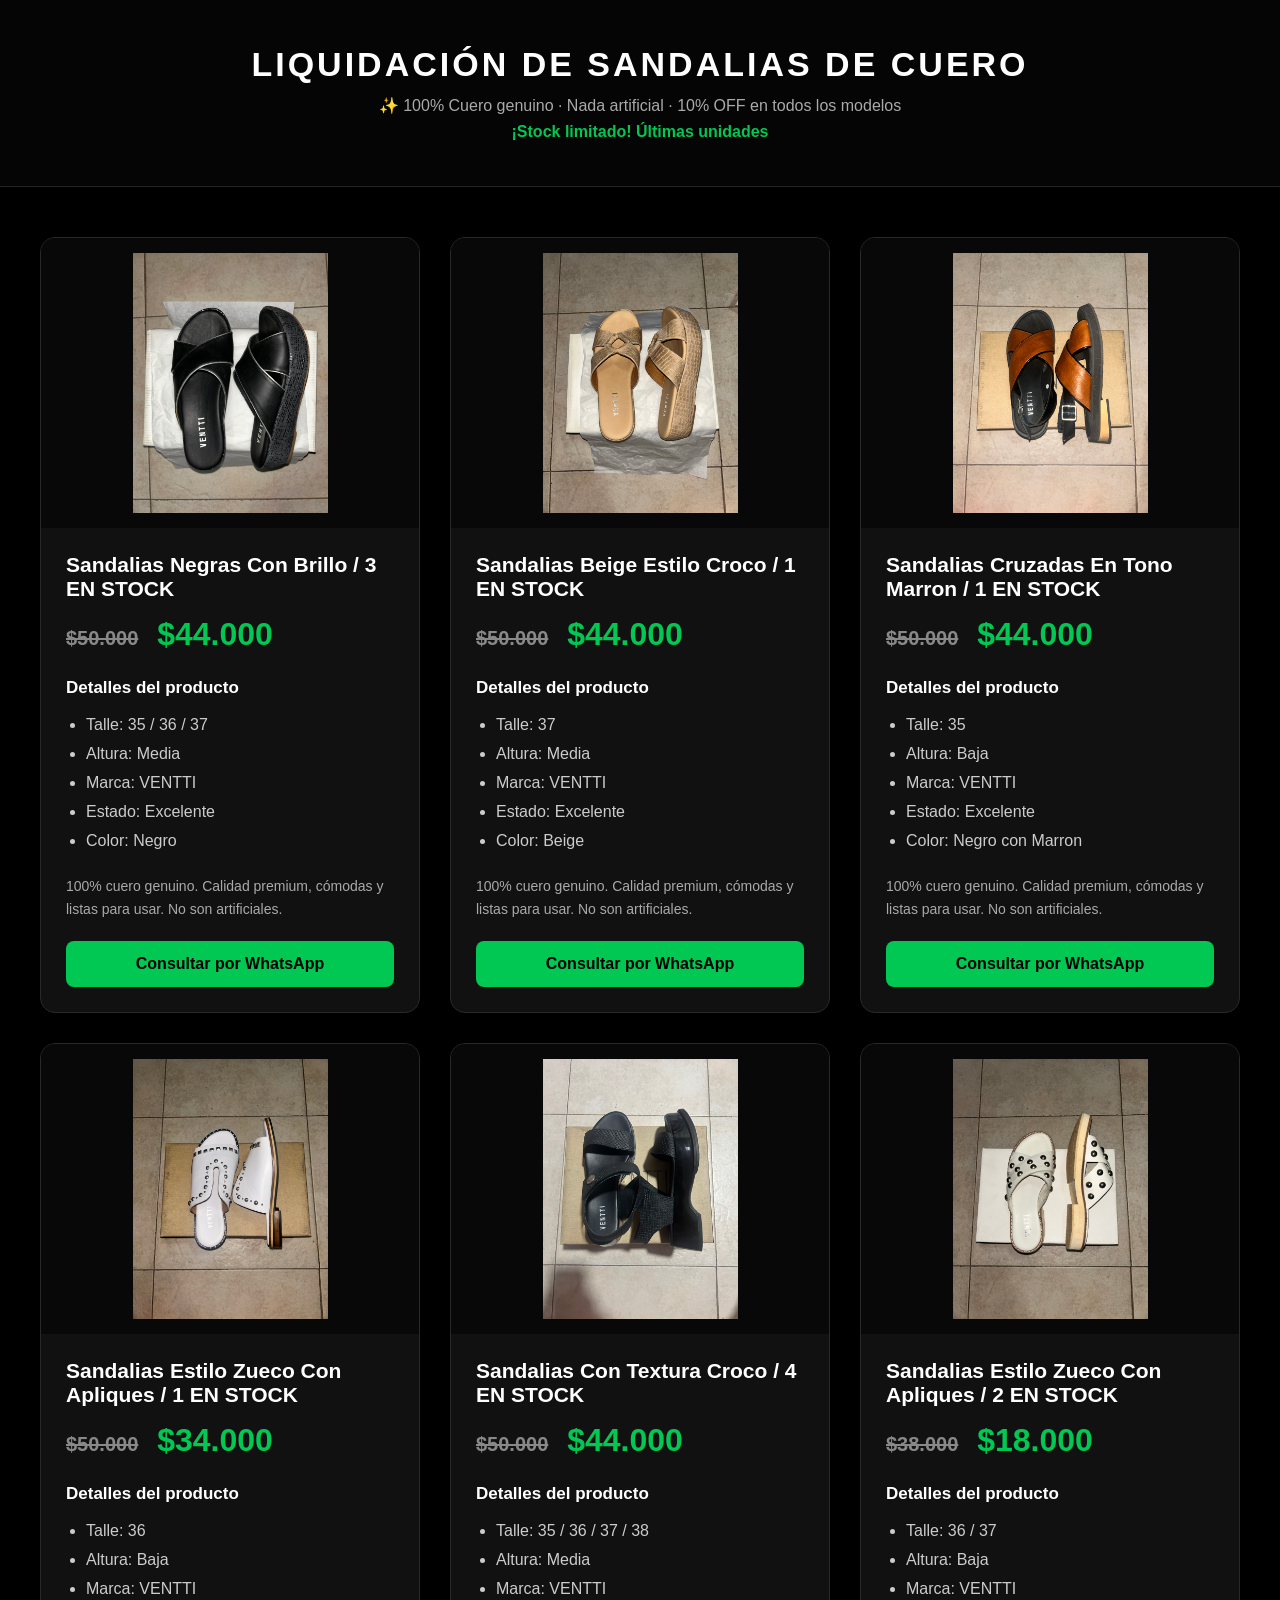
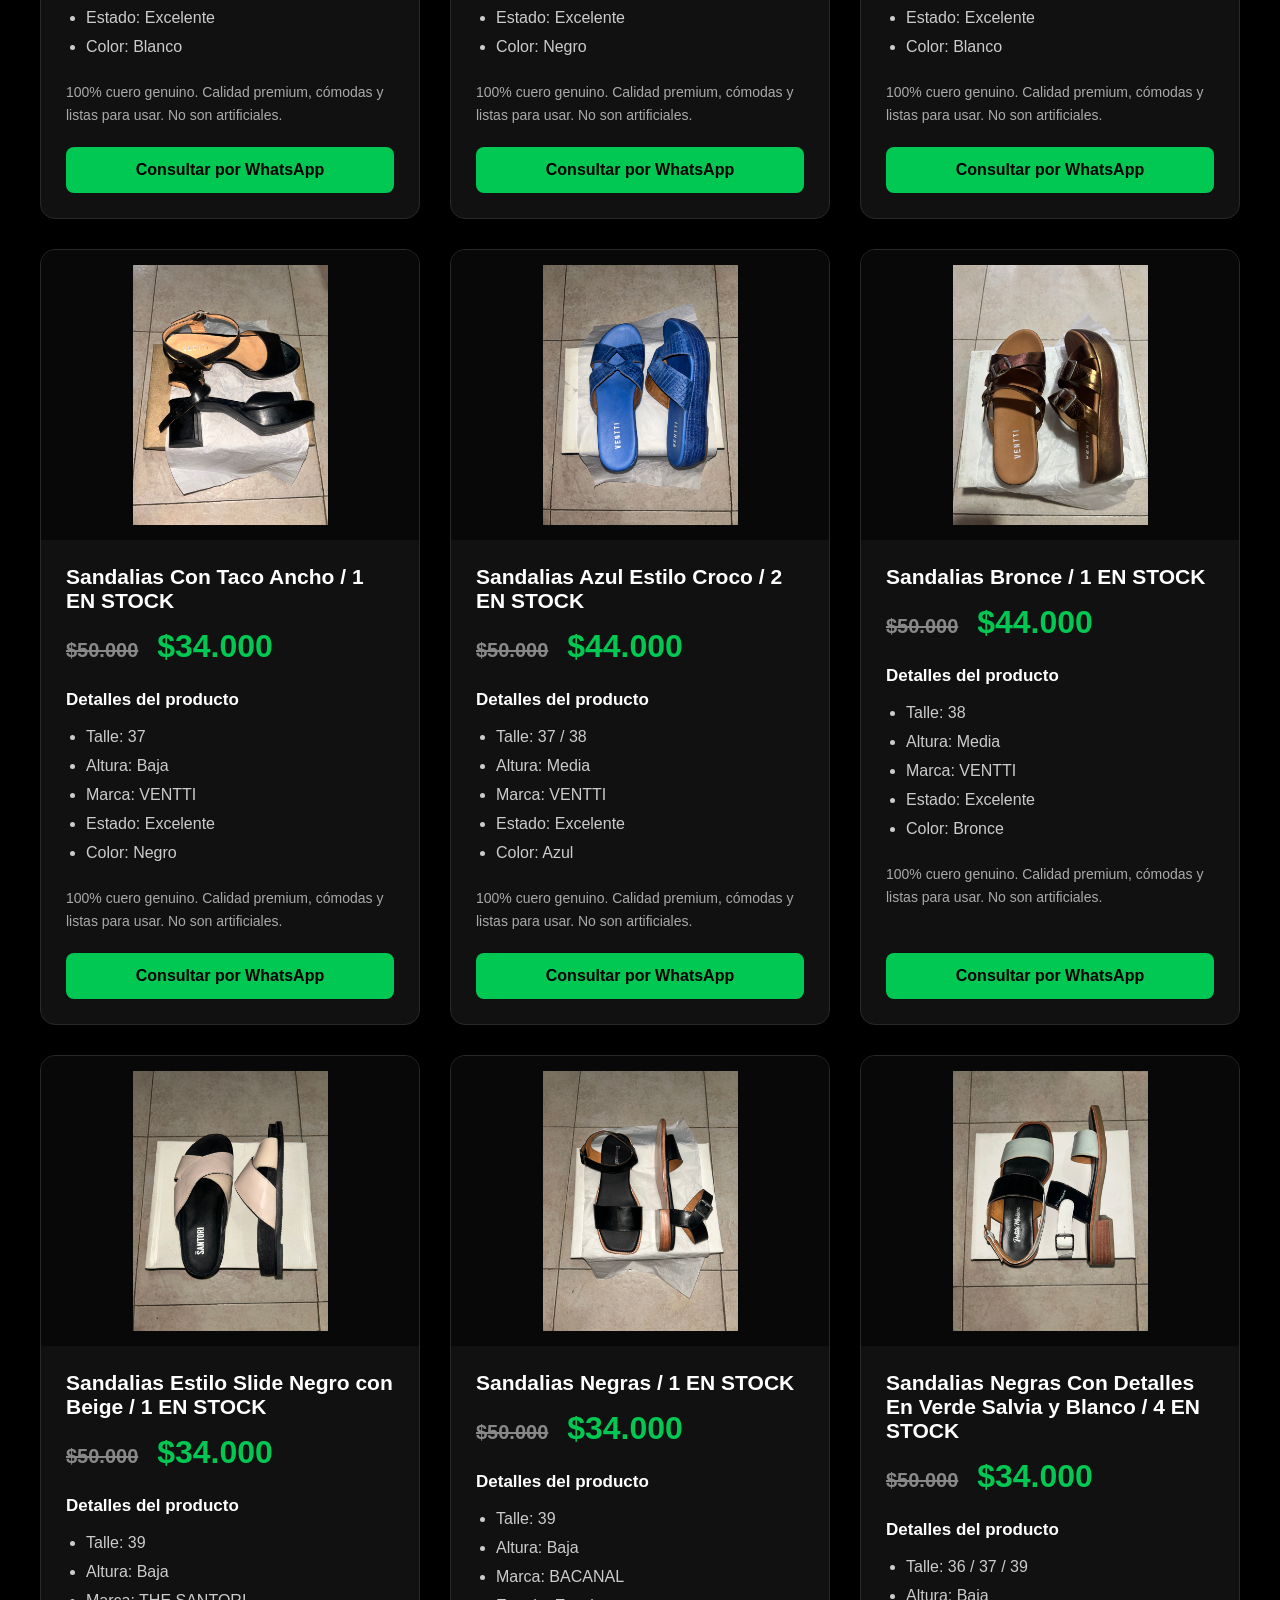
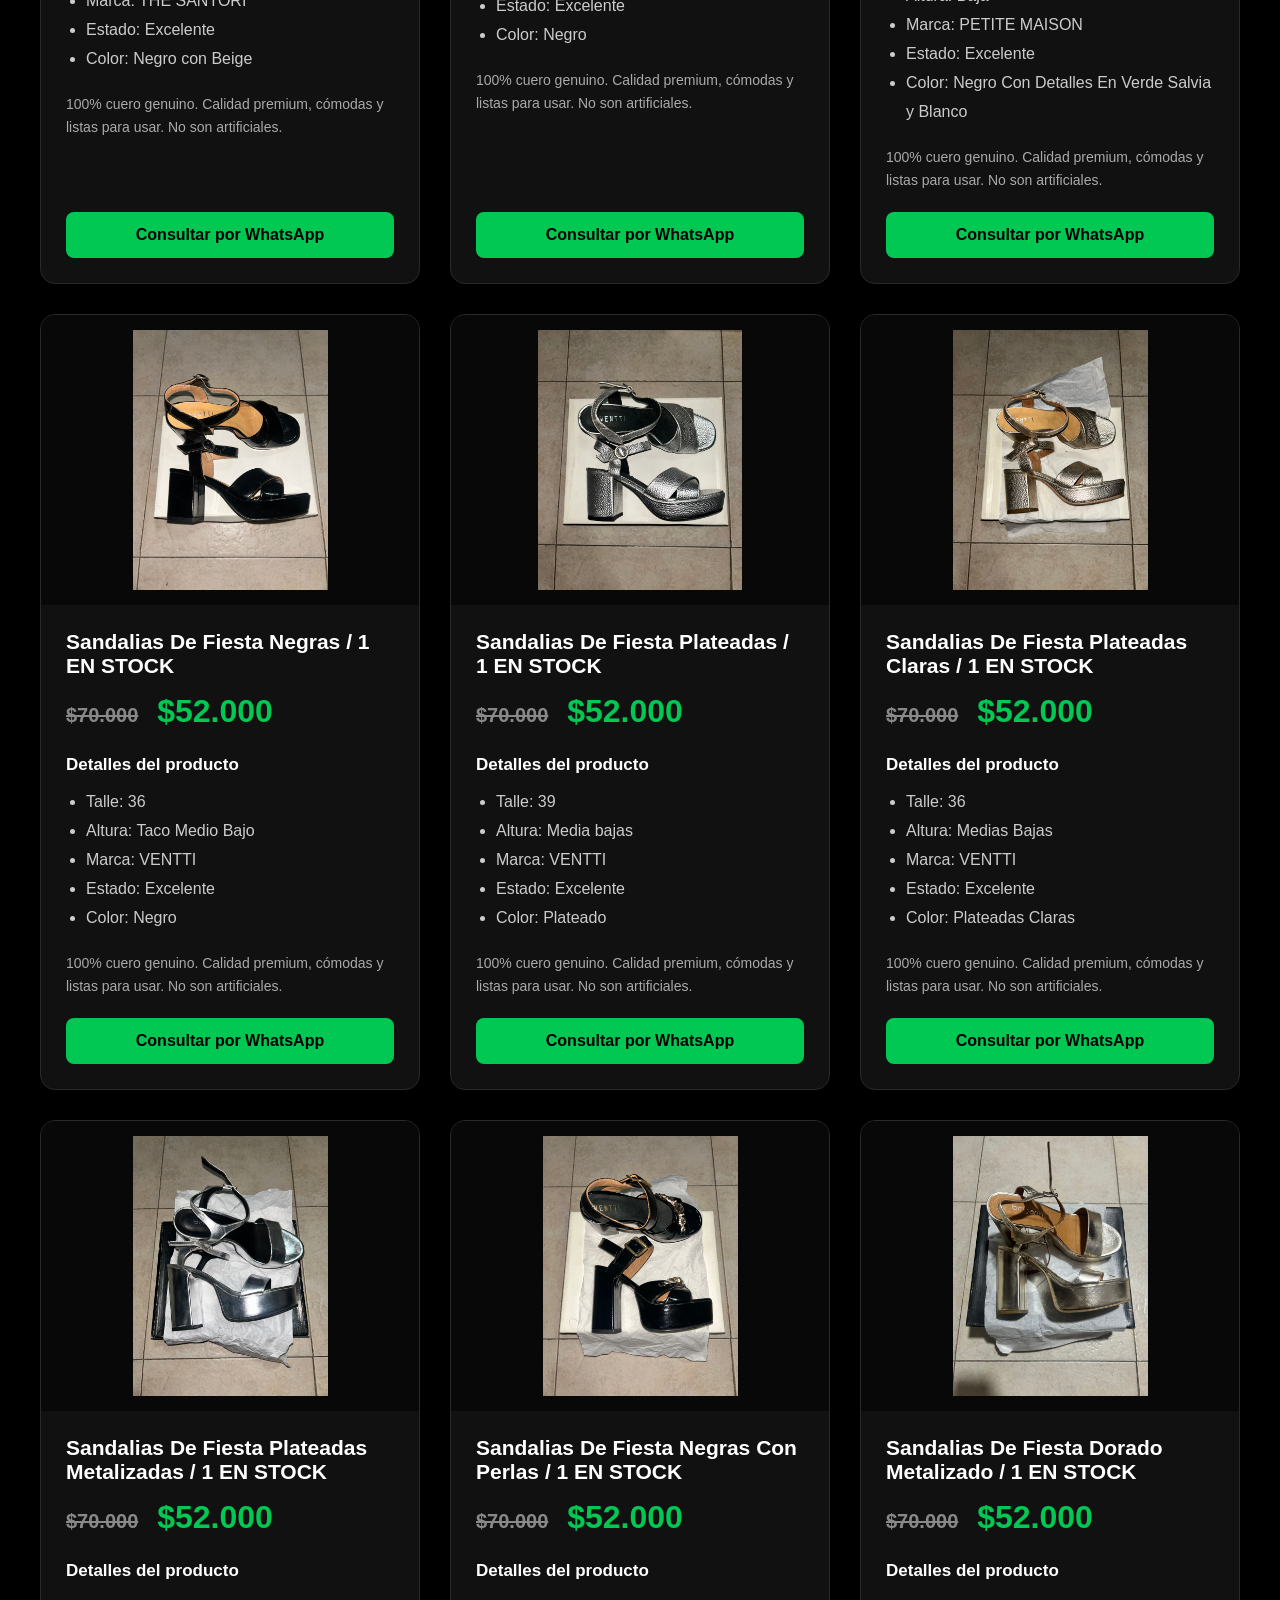
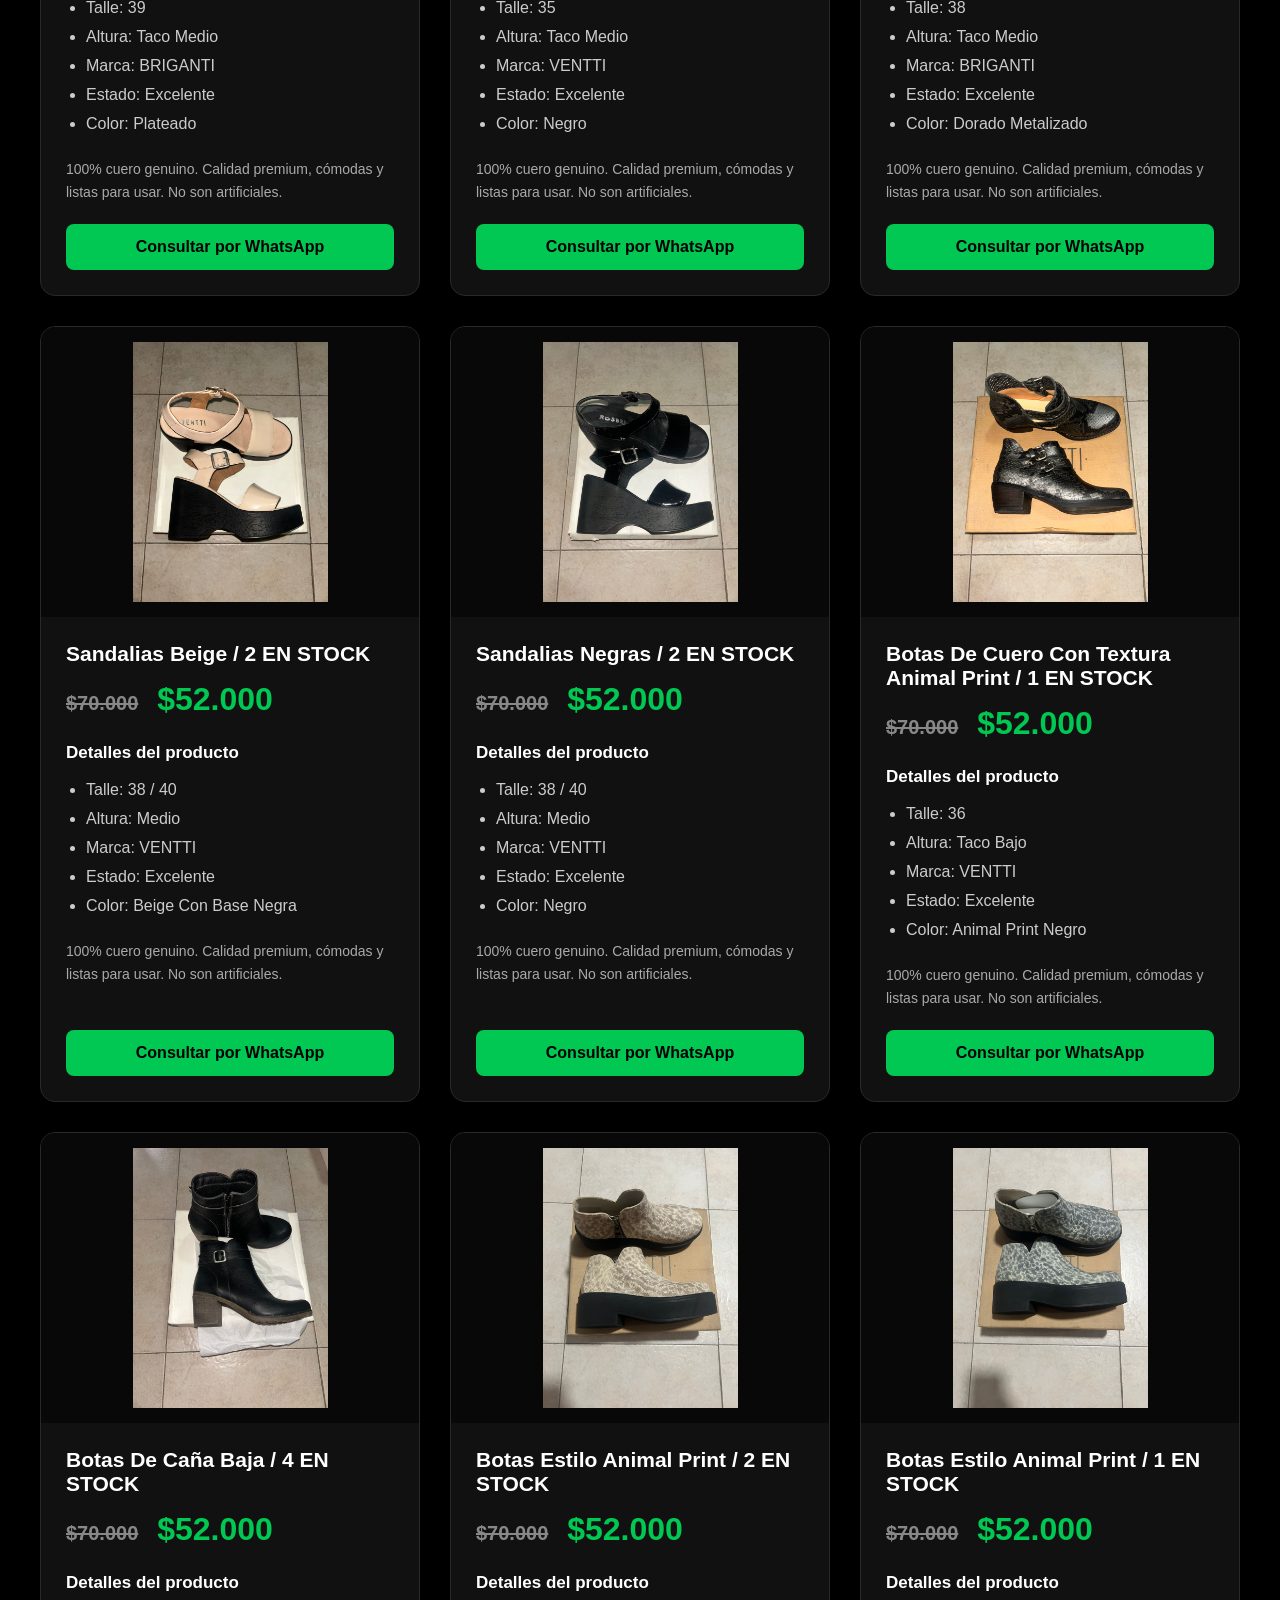
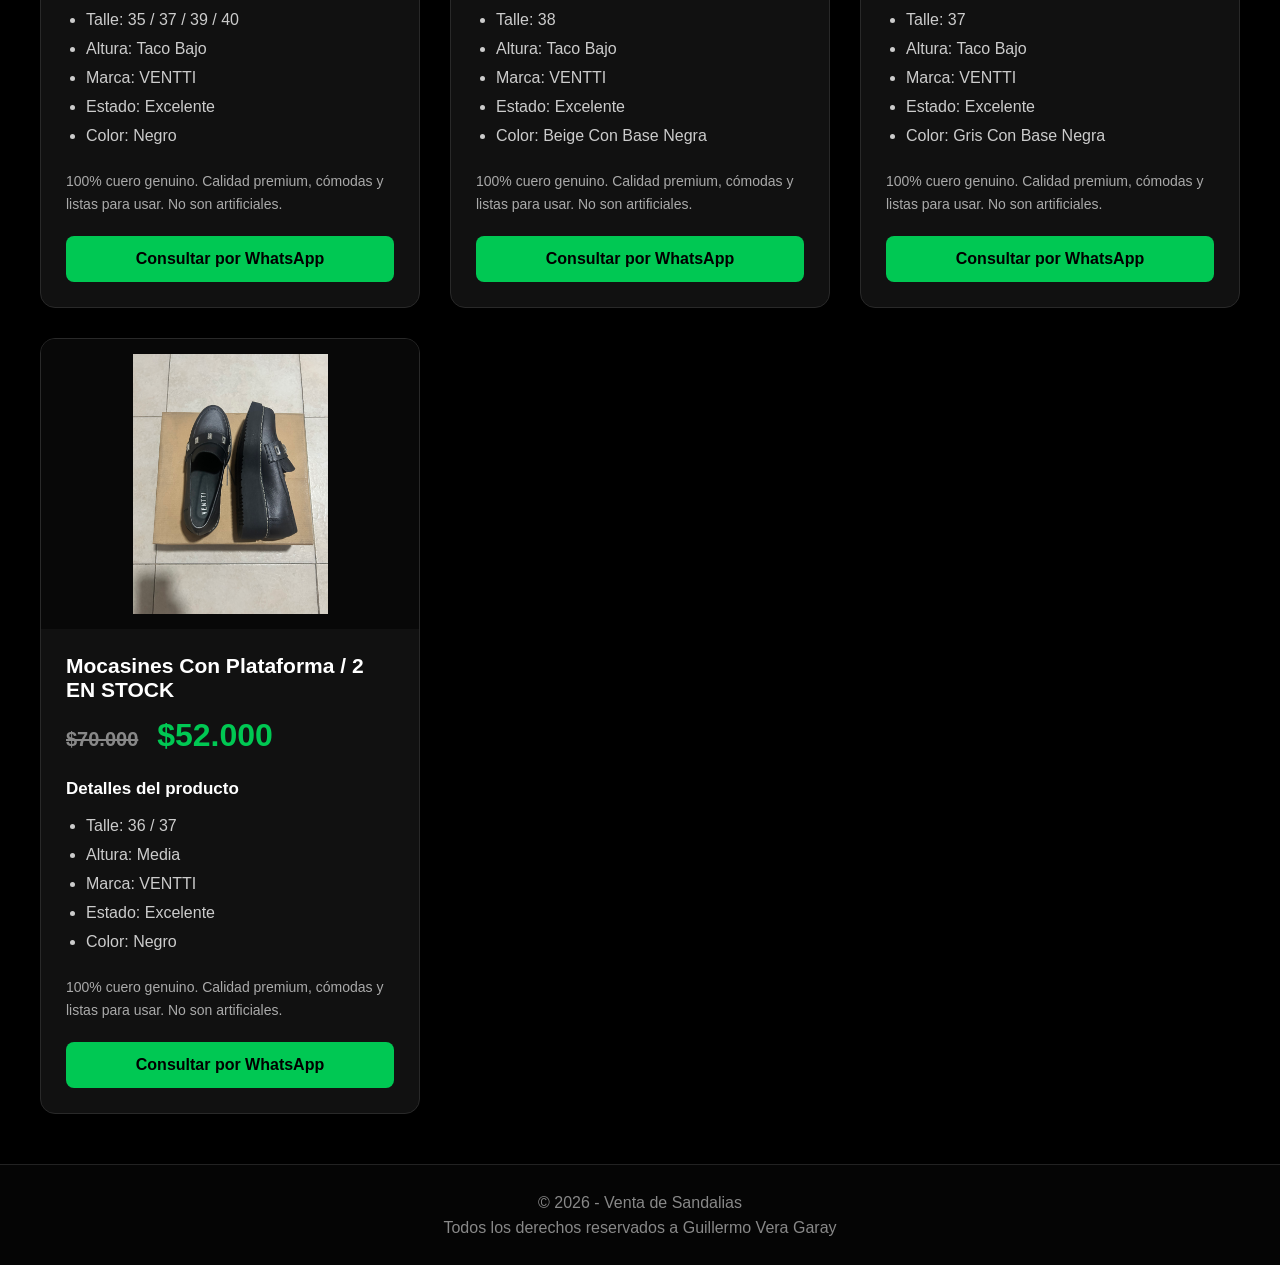
==== commit 44ff3579: "Update index.html" ====
--- a/index.html
+++ b/index.html
@@ -944,7 +944,7 @@
             <article class="producto">
 
                 <div class="contenedor-imagen">
-                    <img src="venta-botas/imagenes/botas.jpeg23.jpeg" alt="Sandalias beige estilo croco">
+                    <img src="venta-botas/imagenes/botas.jpeg24.jpeg" alt="Sandalias beige estilo croco">
                 </div>
 
                 <div class="informacion">
@@ -984,7 +984,7 @@
             <article class="producto">
 
                 <div class="contenedor-imagen">
-                    <img src="venta-botas/imagenes/botas.jpeg23.jpeg" alt="Sandalias beige estilo croco">
+                    <img src="venta-botas/imagenes/botas.jpeg25.jpeg" alt="Sandalias beige estilo croco">
                 </div>
 
                 <div class="informacion">
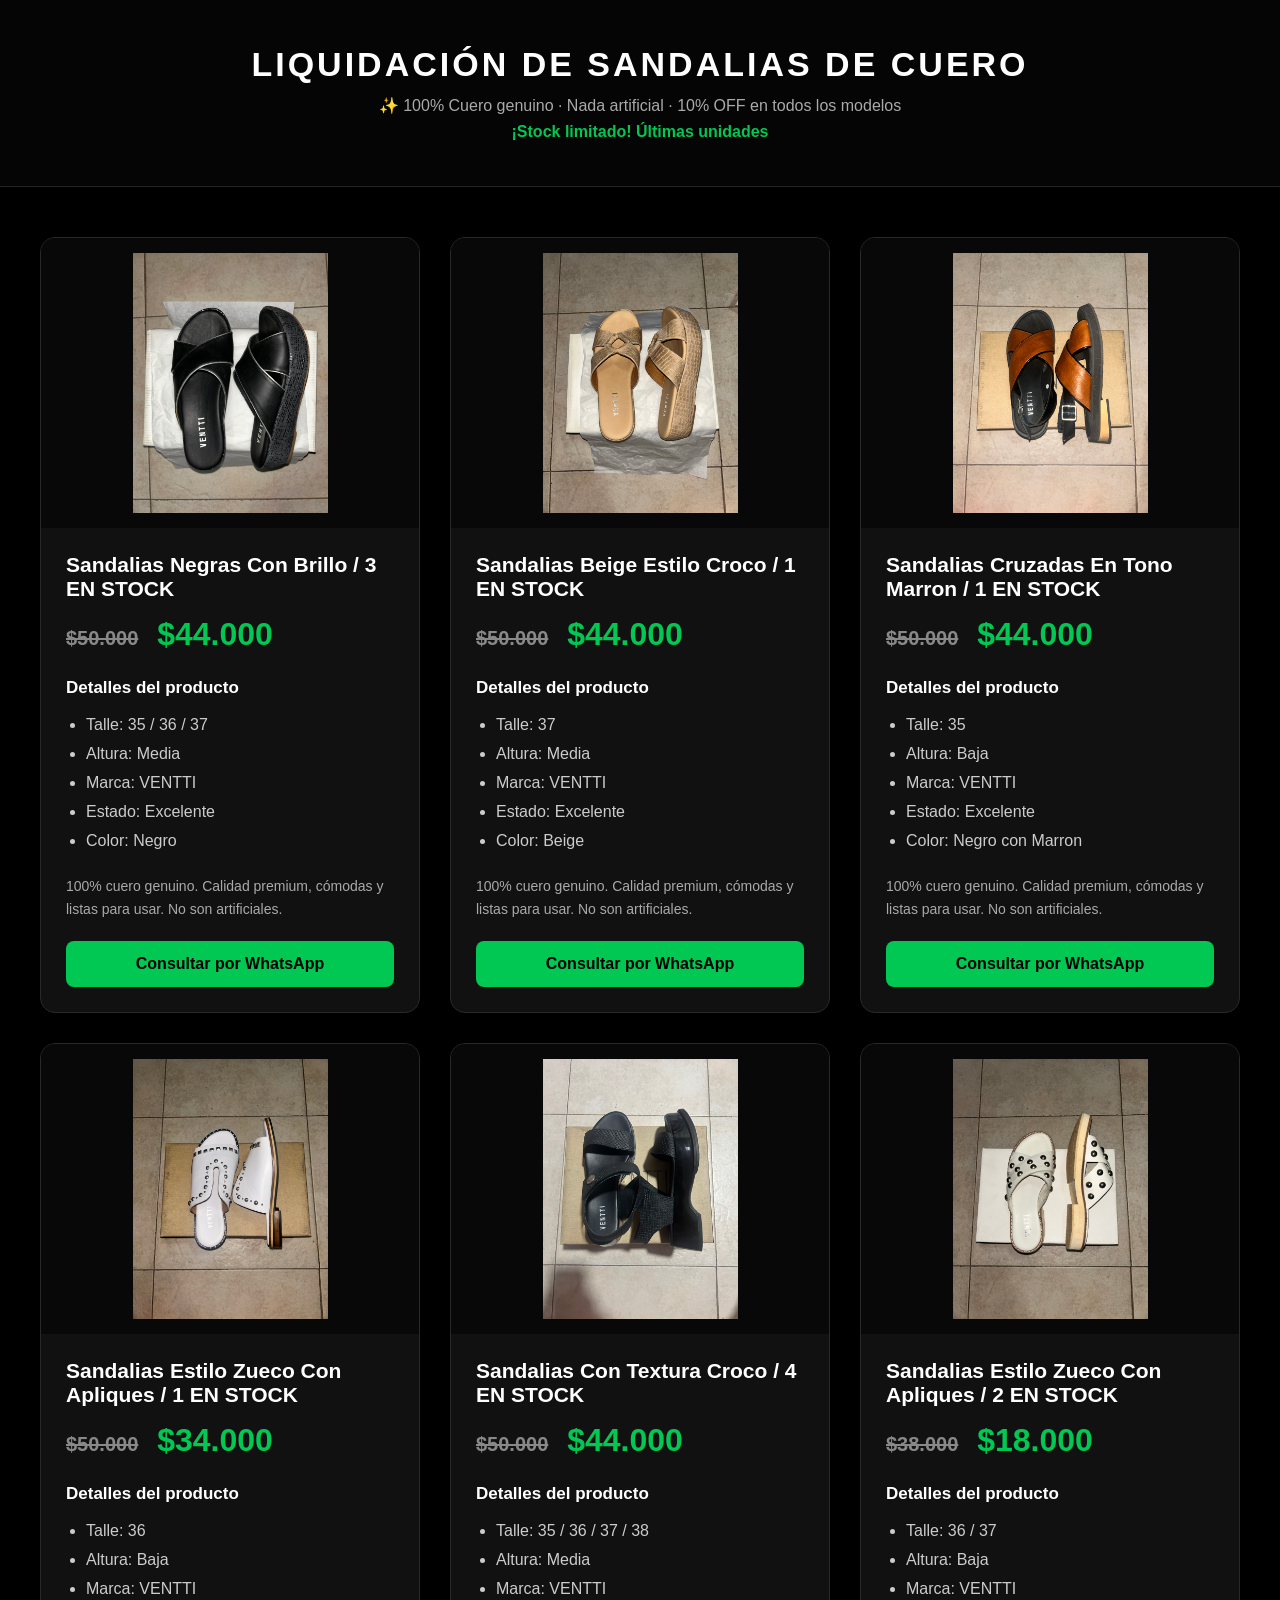
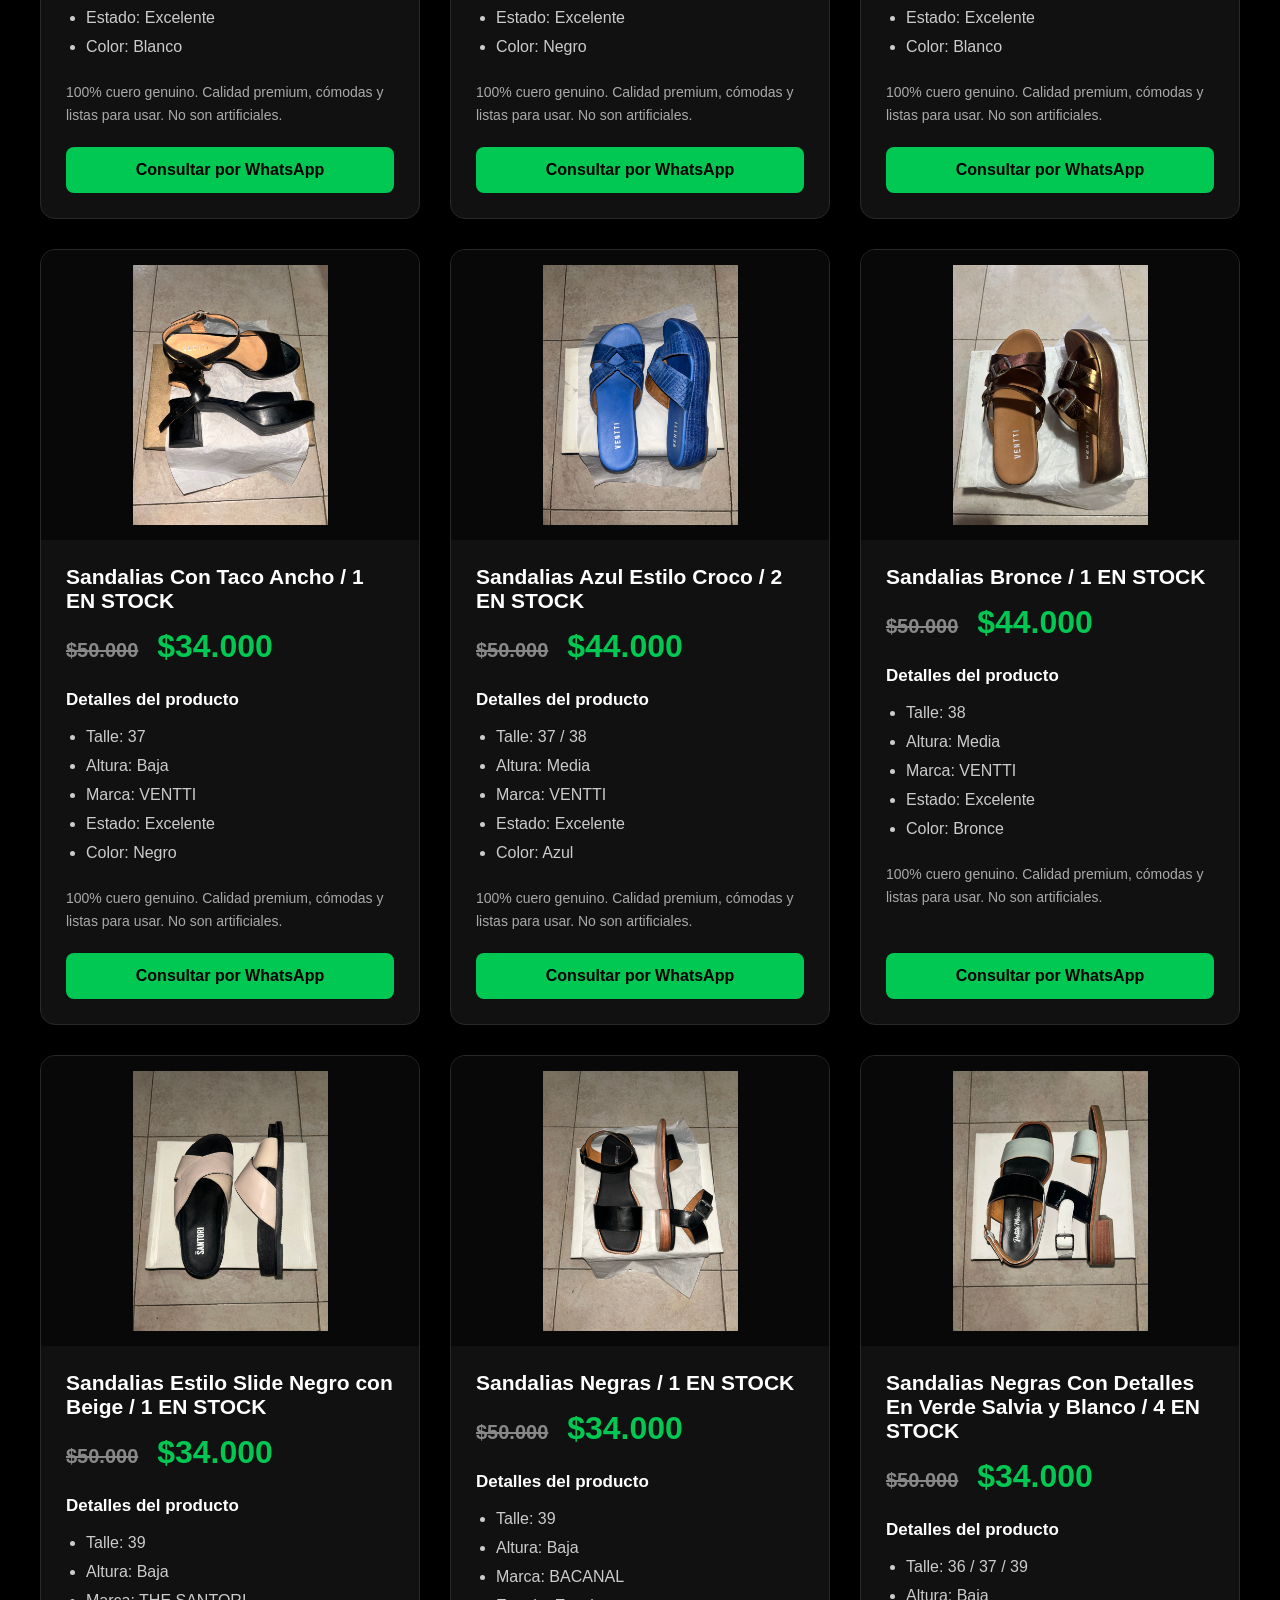
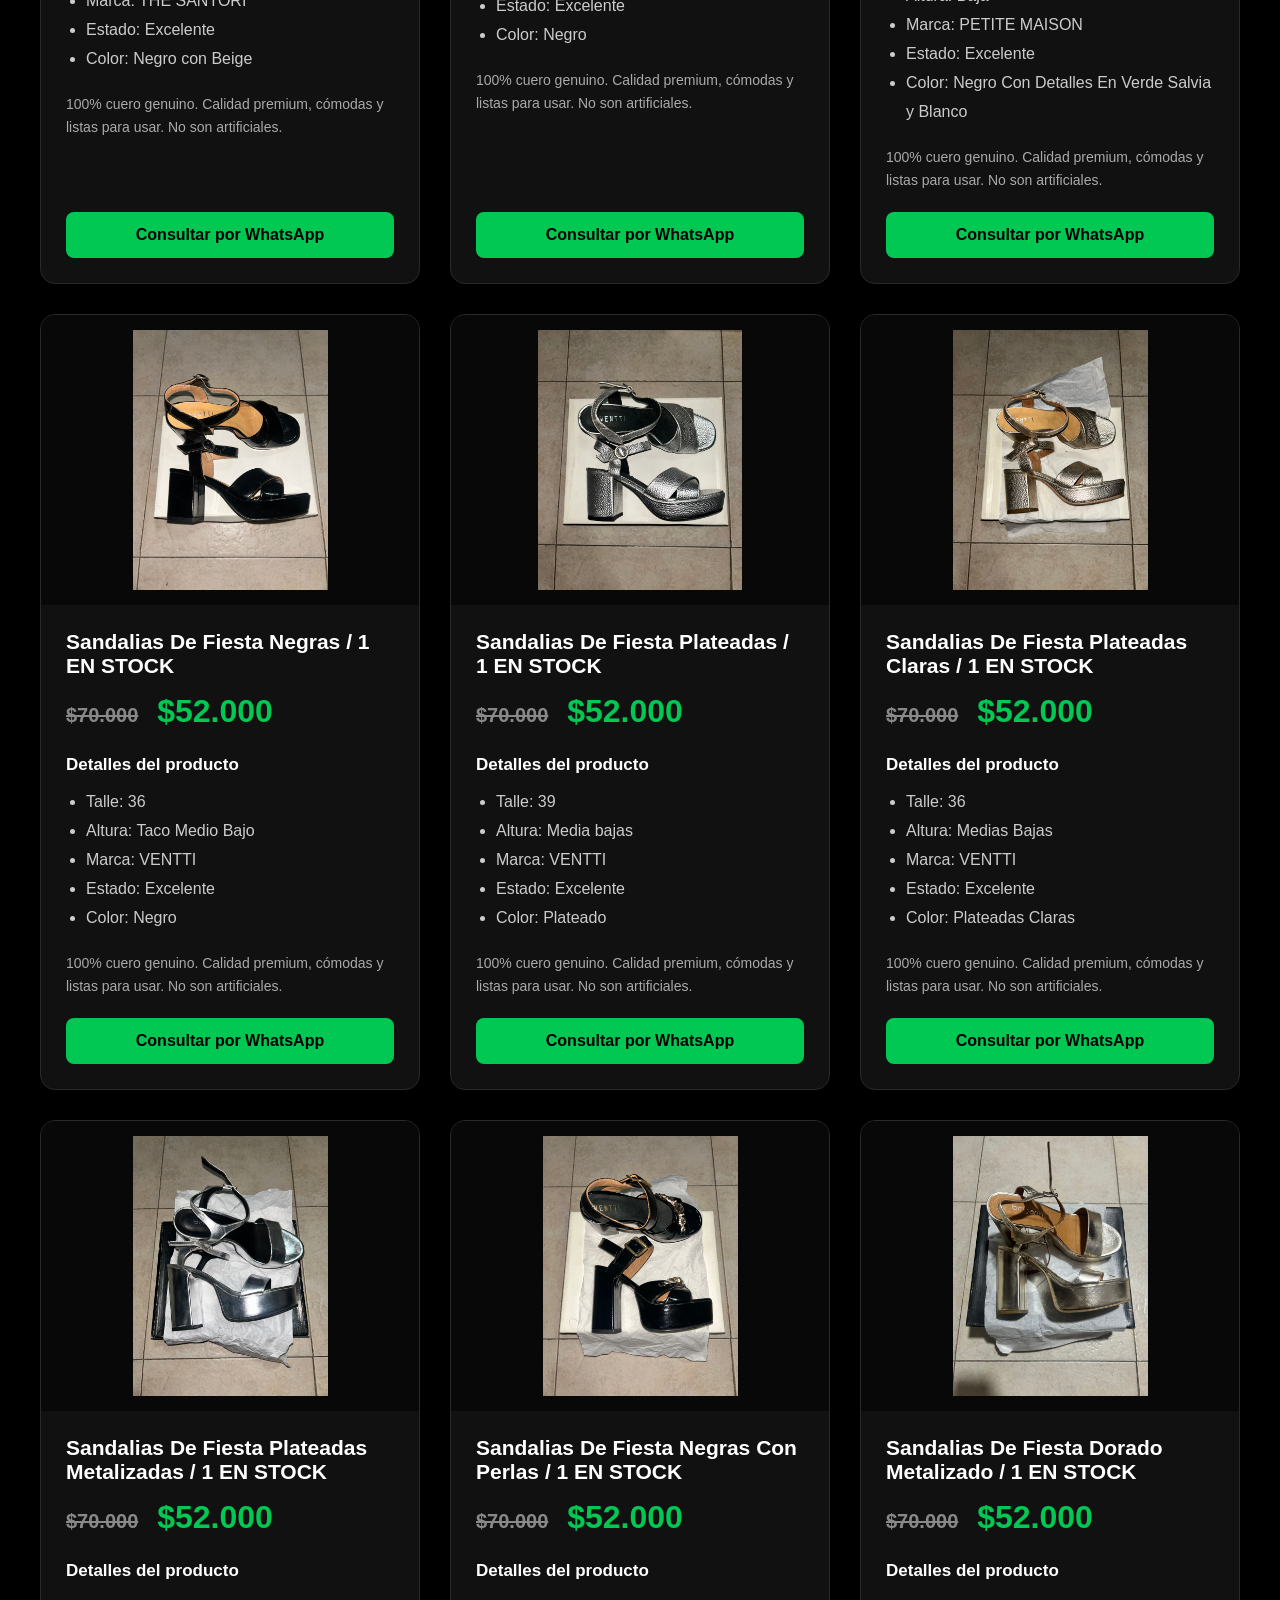
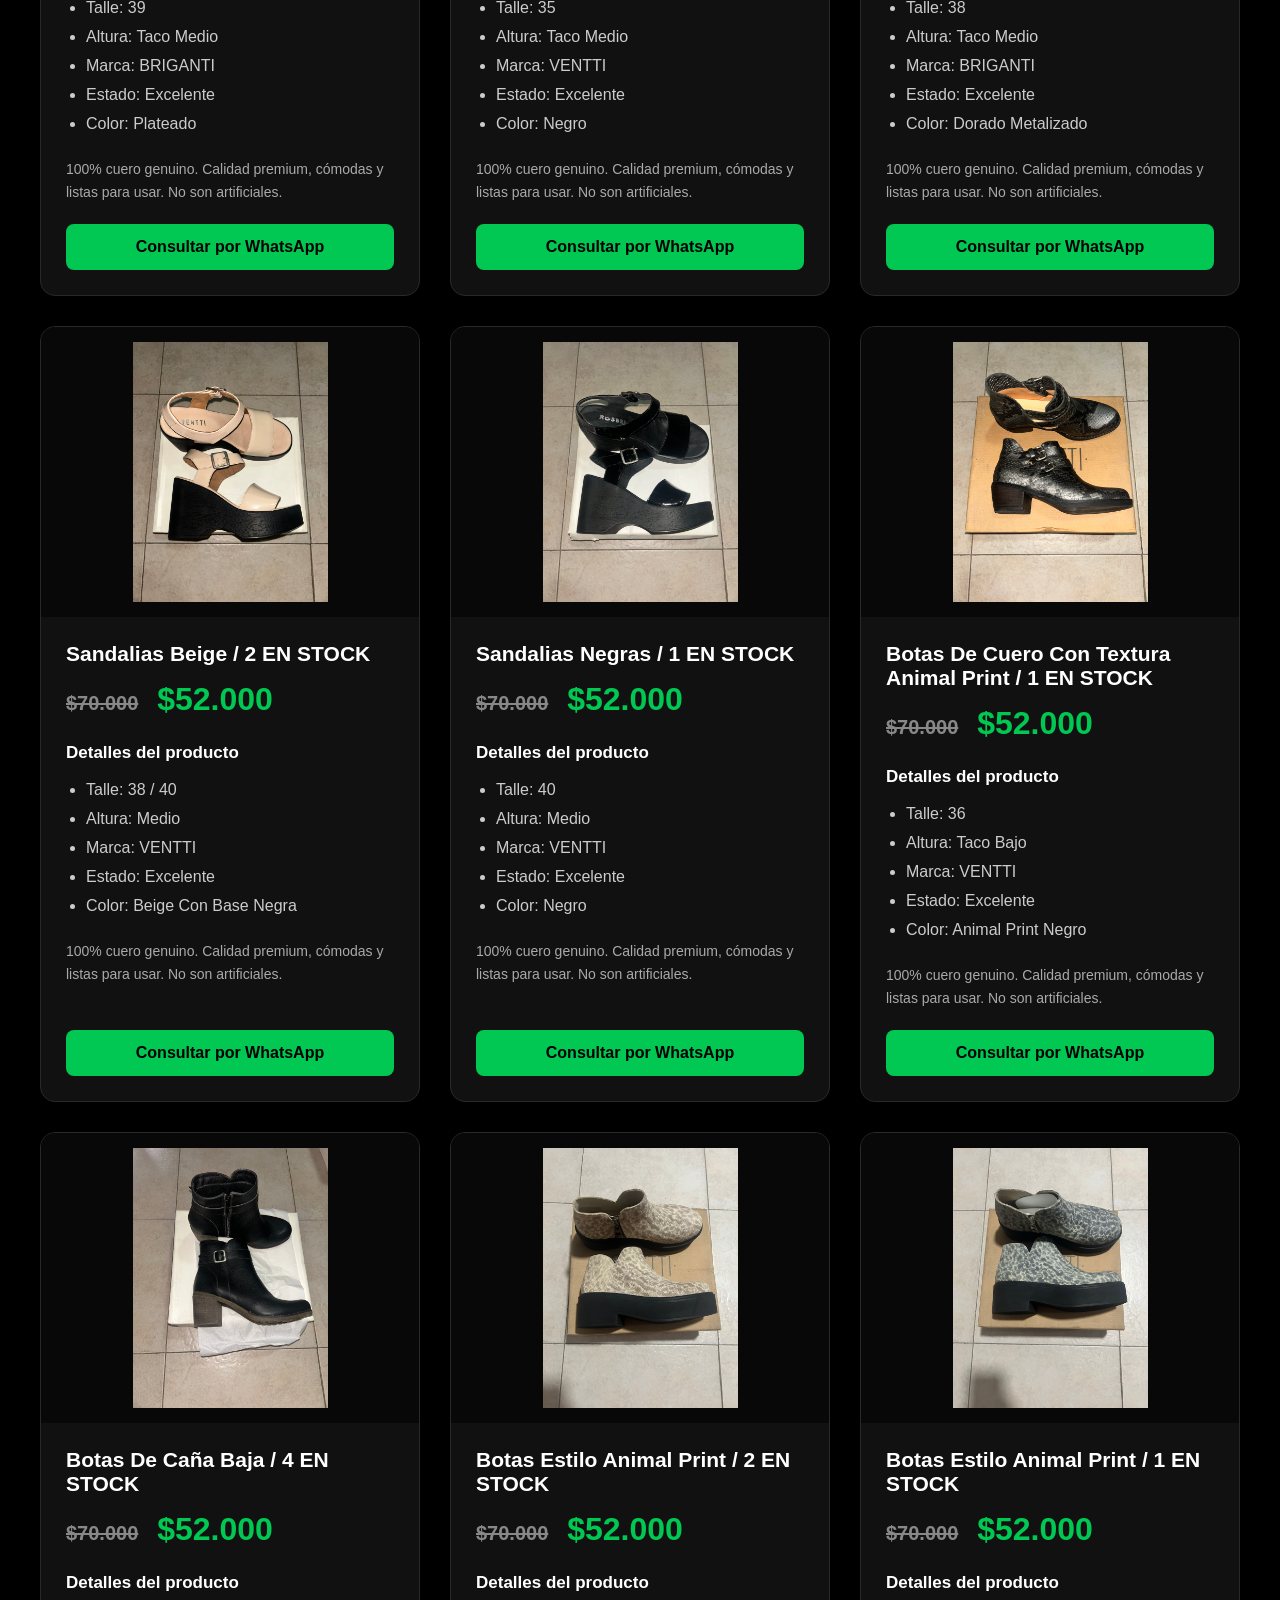
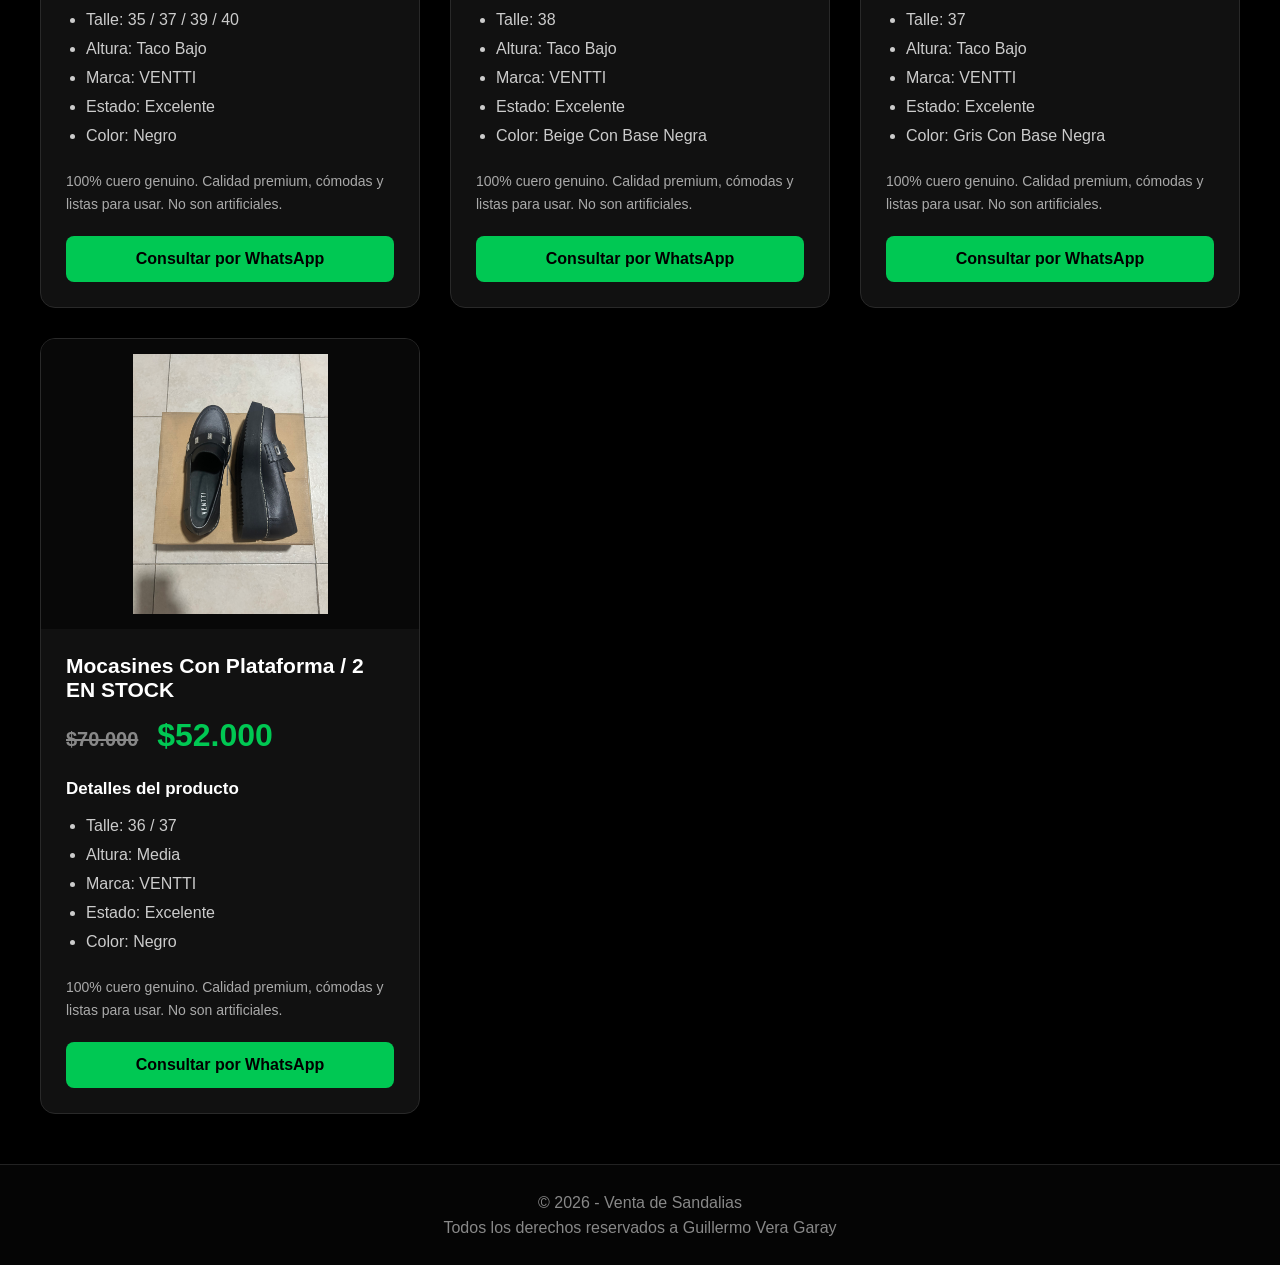
==== commit 9cd0cb28: "Update index.html" ====
--- a/index.html
+++ b/index.html
@@ -789,7 +789,7 @@
 
                 <div class="informacion">
 
-                    <h2>Sandalias Negras / 2 EN STOCK</h2>
+                    <h2>Sandalias Negras / 1 EN STOCK</h2>
 
                   <p class="precio">
     <span style="text-decoration: line-through; color: #888; font-size: 20px; margin-right: 10px;">$70.000</span>
@@ -799,7 +799,7 @@
                     <h3>Detalles del producto</h3>
 
                     <ul>
-                        <li>Talle: 38 / 40</li>
+                        <li>Talle: 40</li>
                         <li>Altura: Medio</li>
                         <li>Marca: VENTTI</li>
                         <li>Estado: Excelente</li>
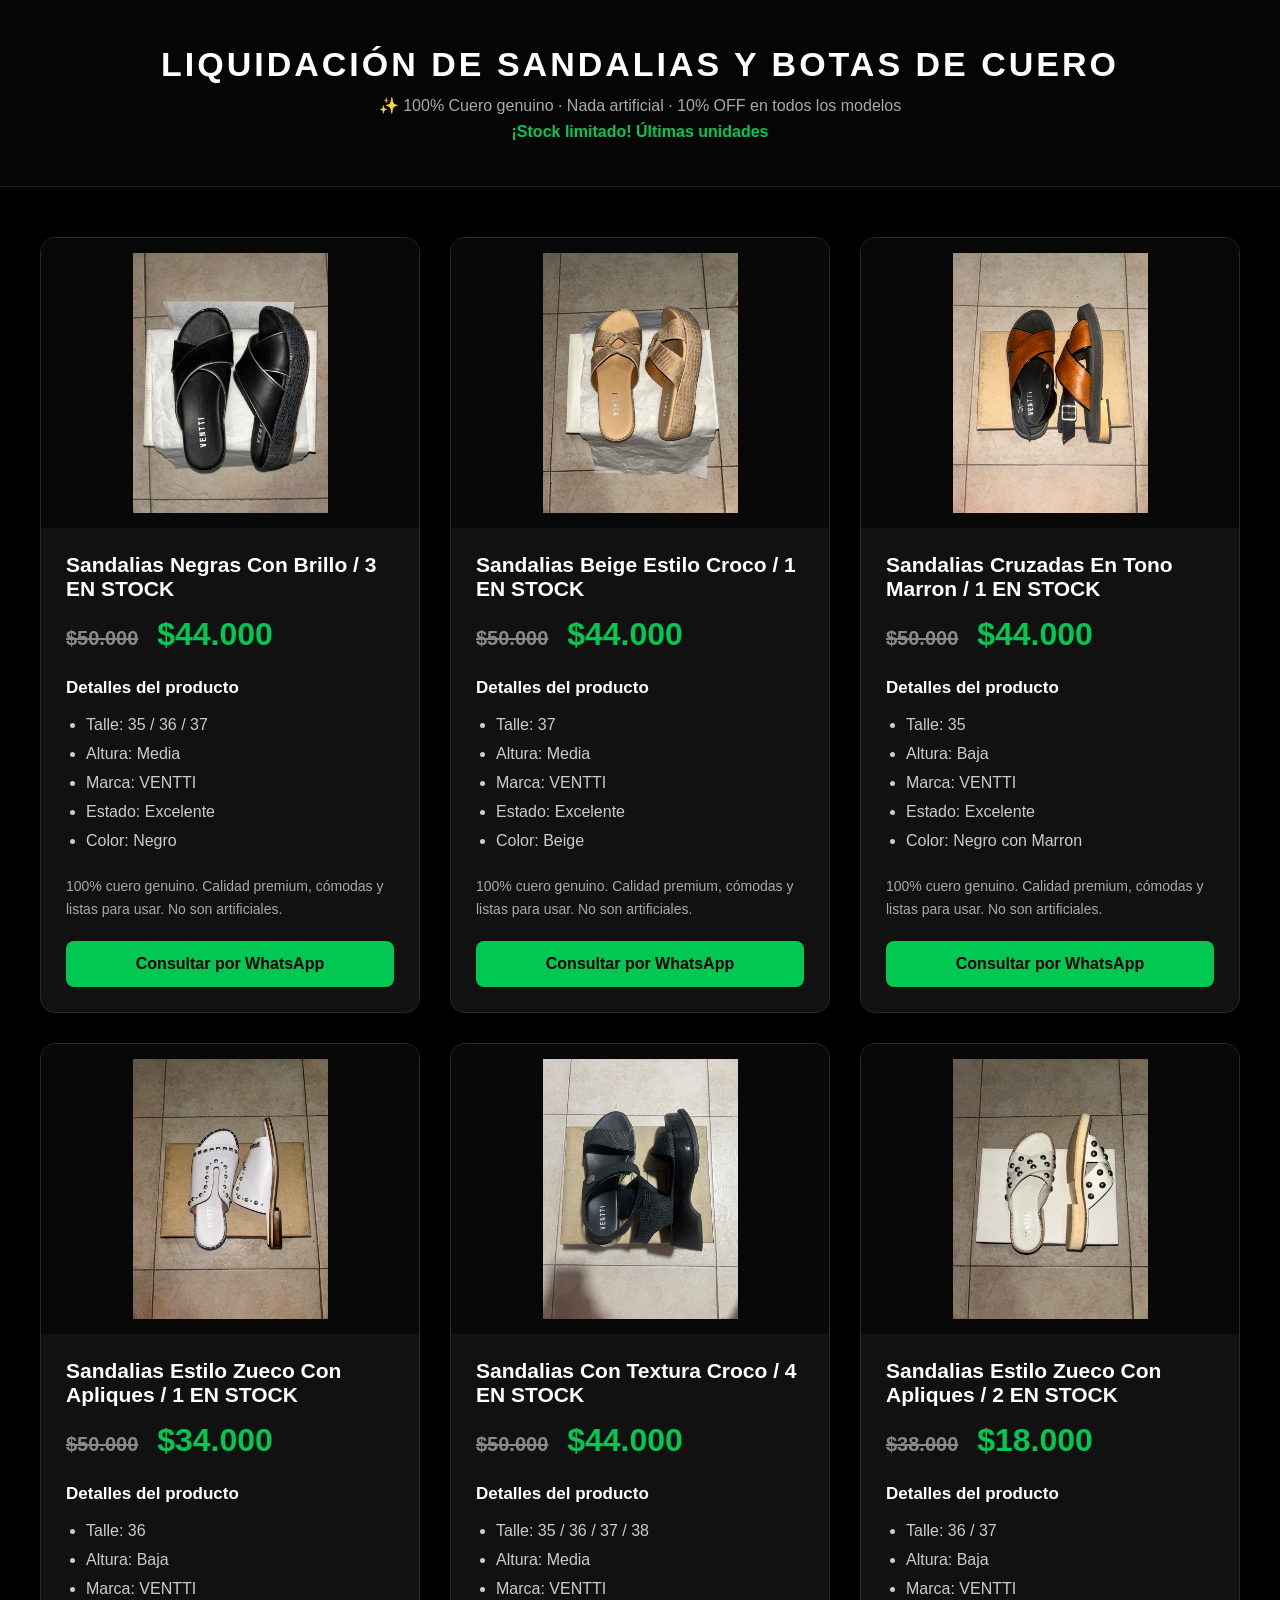
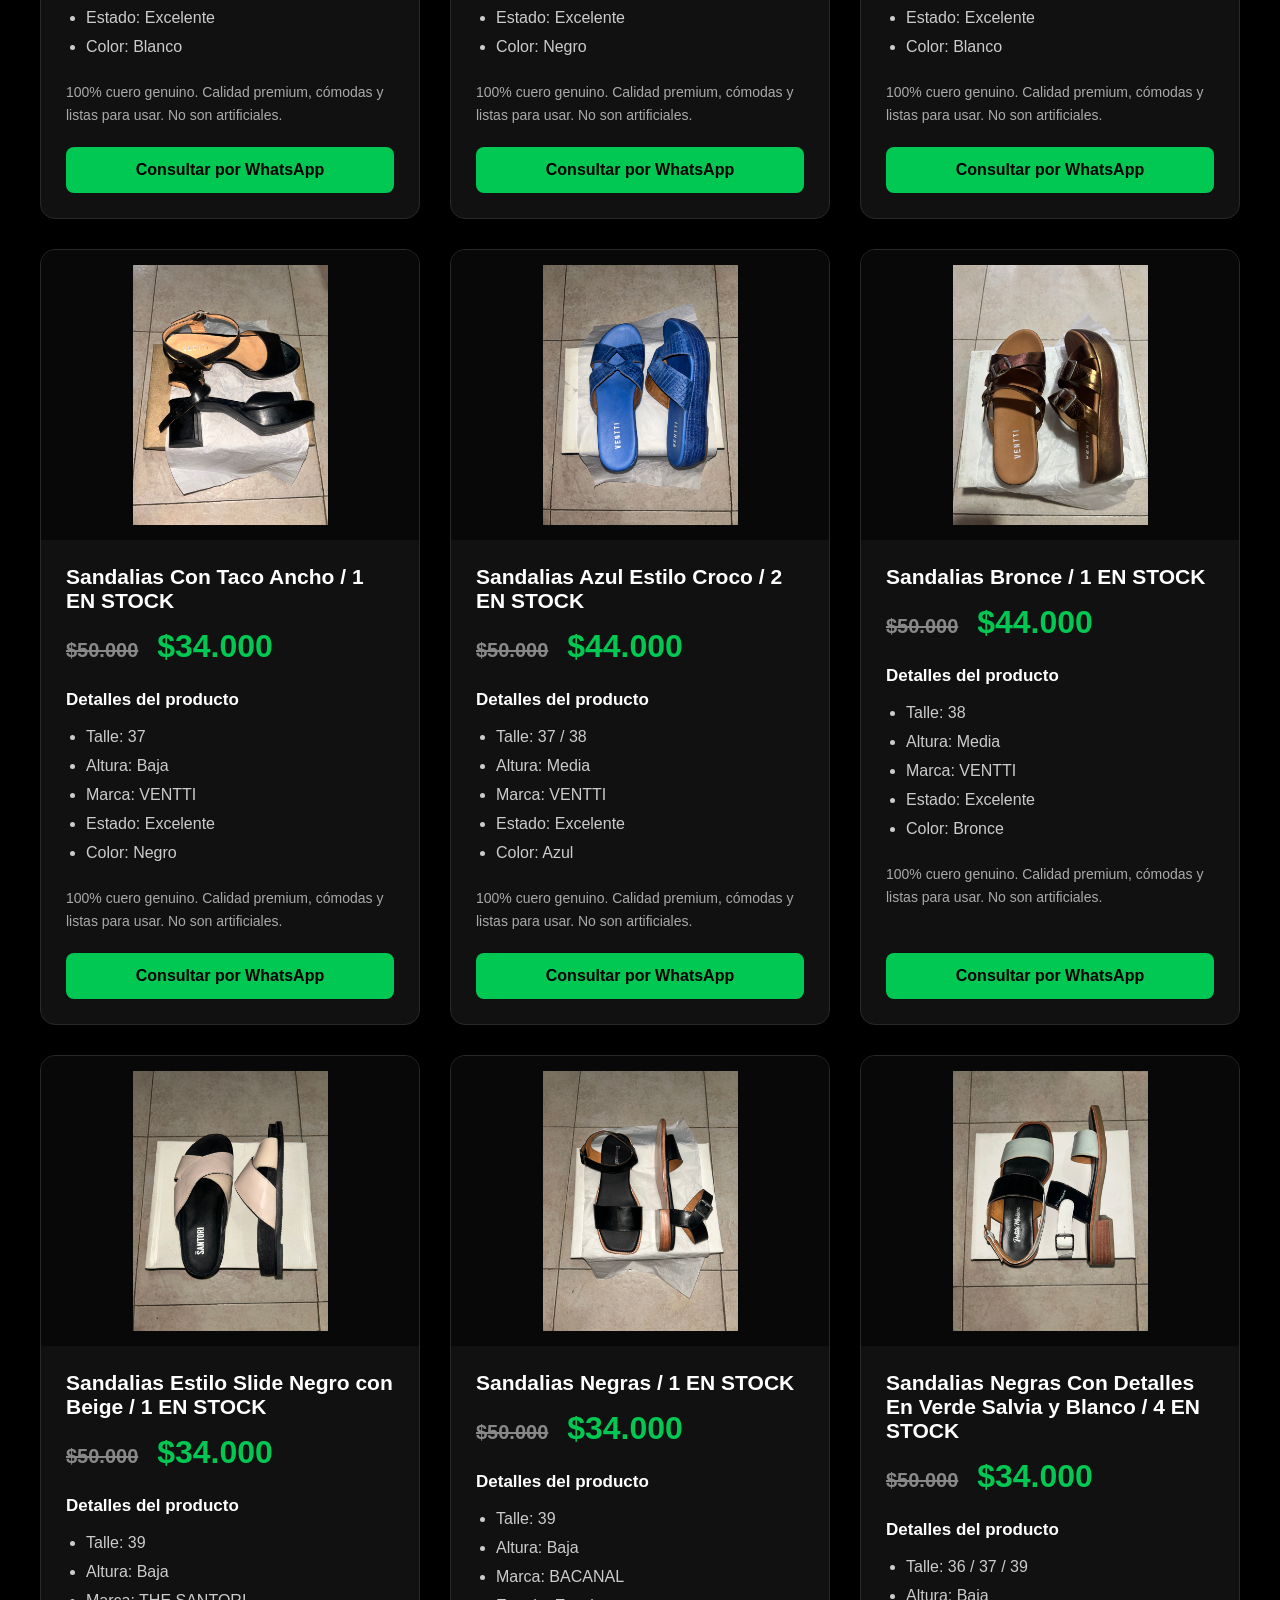
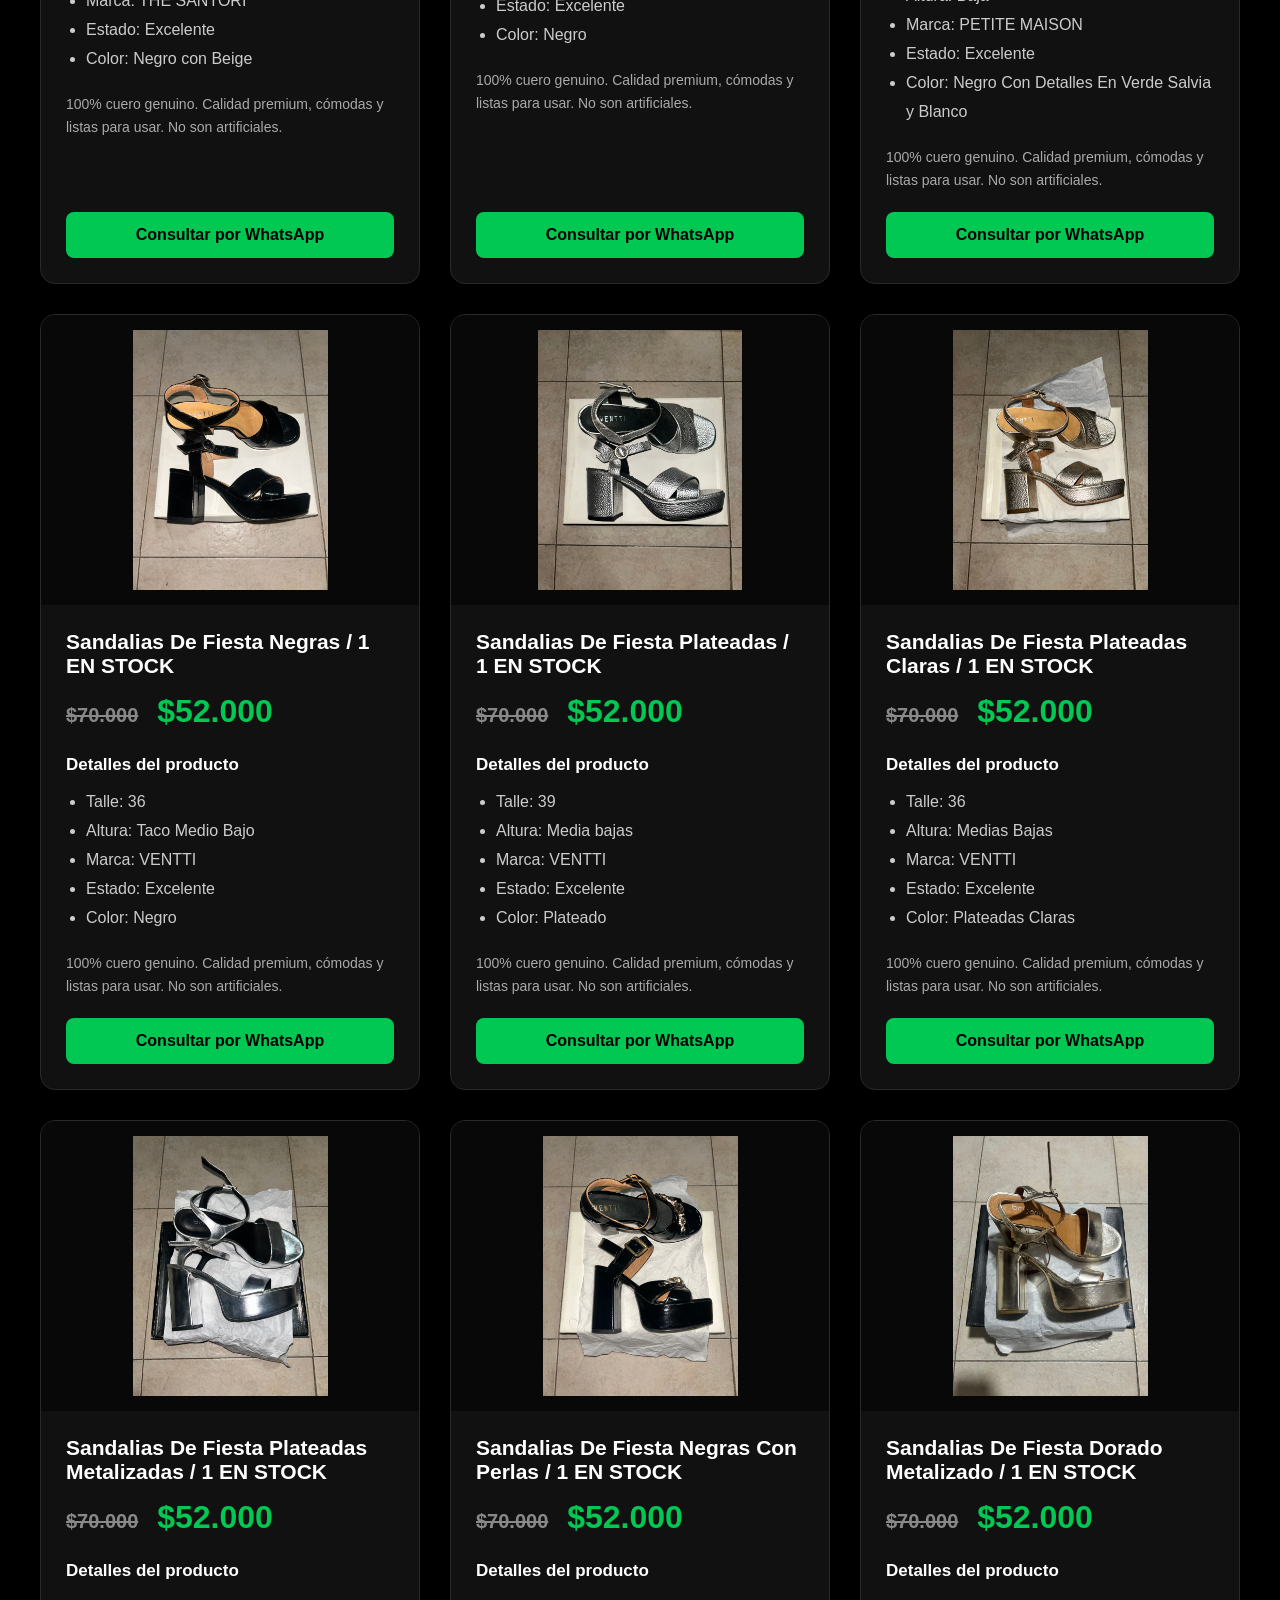
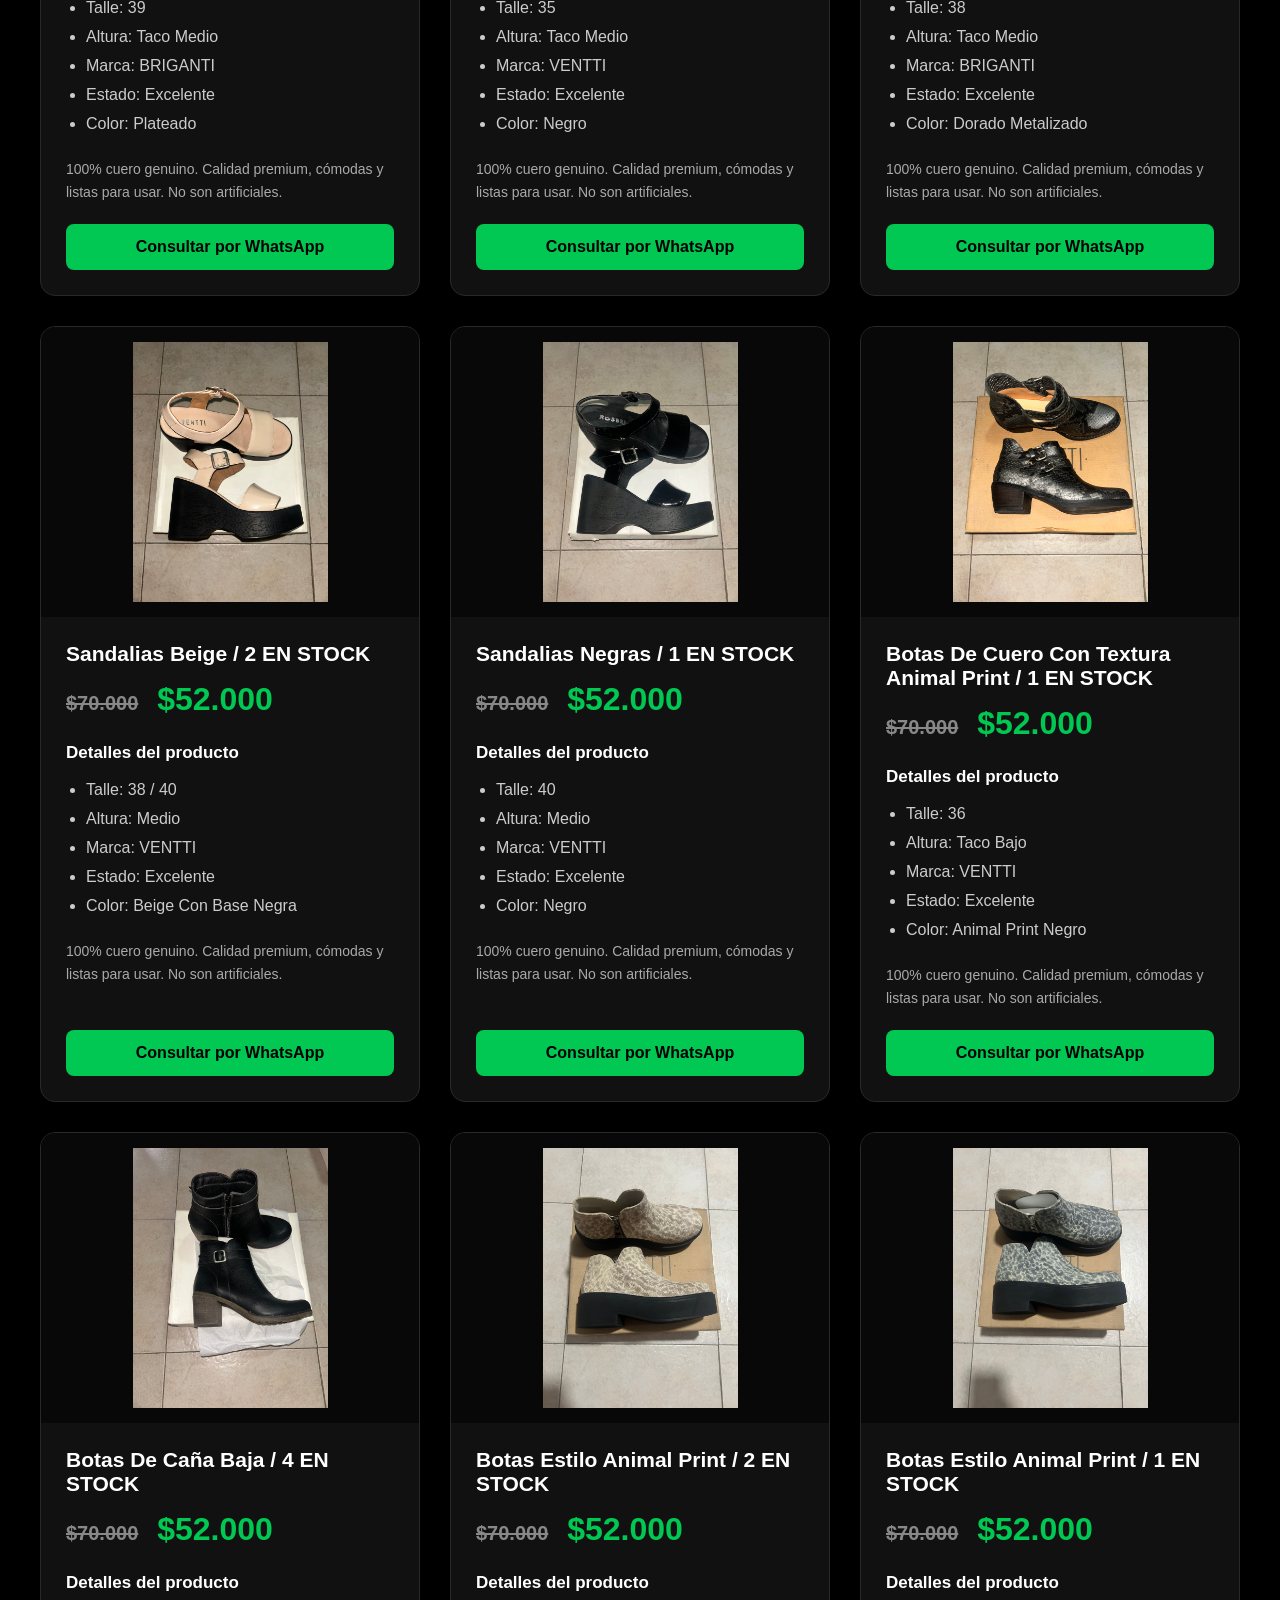
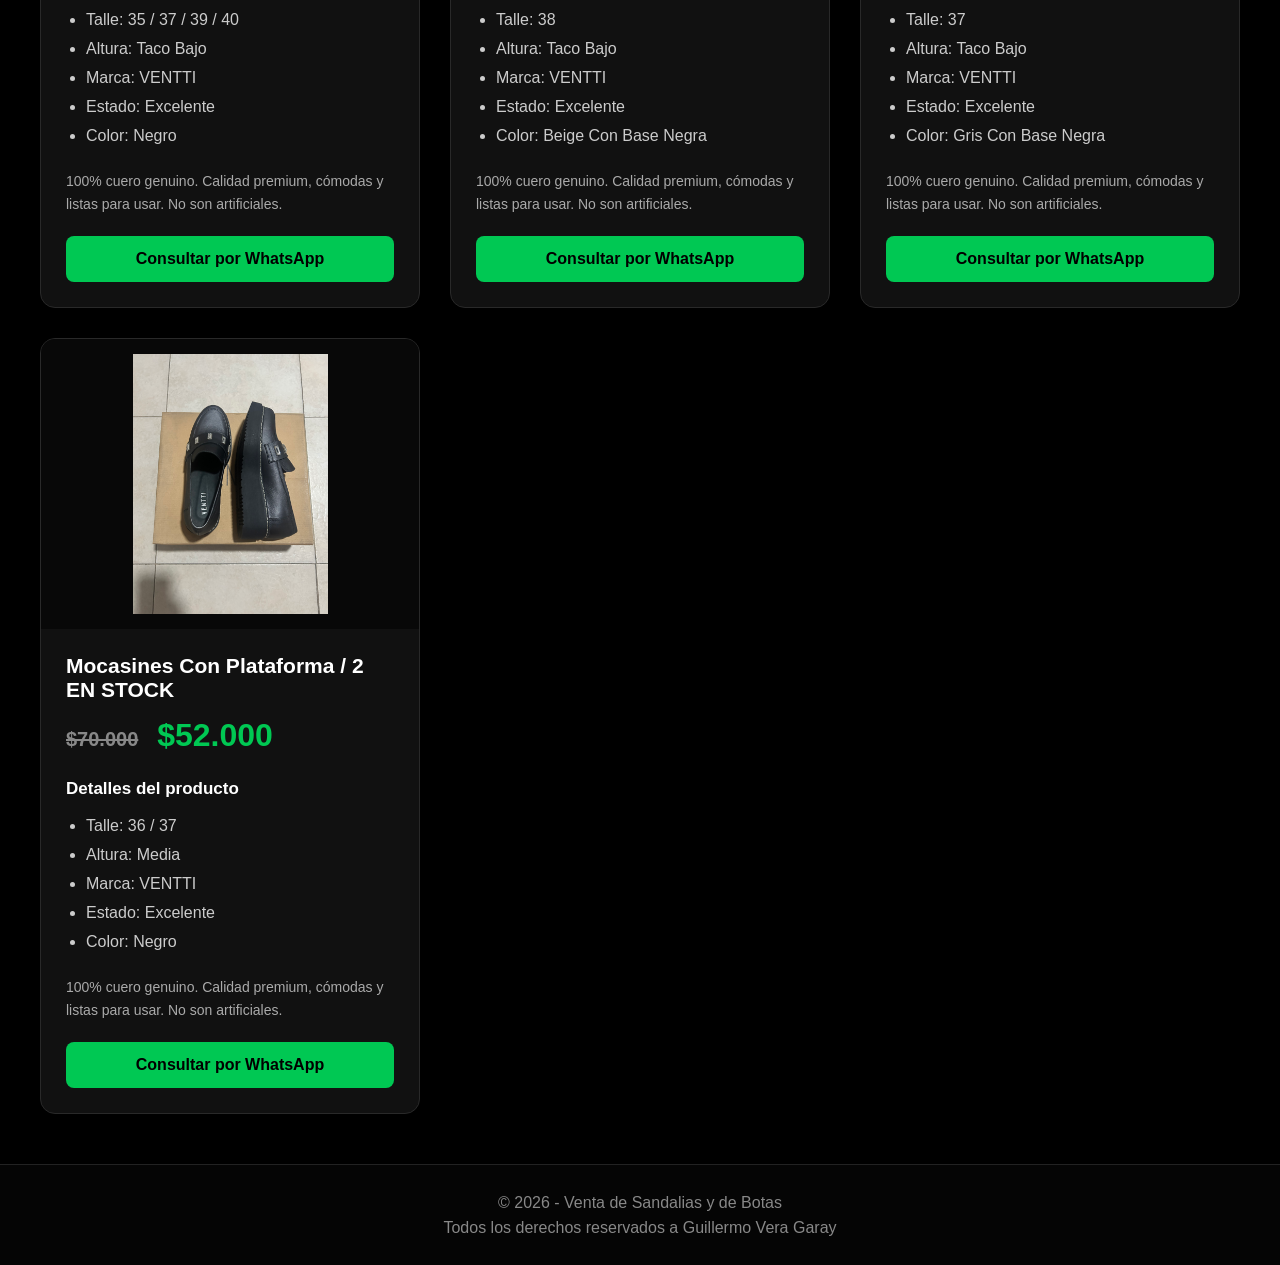
==== commit d369a2b0: "Update index.html" ====
--- a/index.html
+++ b/index.html
@@ -4,14 +4,14 @@
 <head>
     <meta charset="UTF-8">
     <meta name="viewport" content="width=device-width, initial-scale=1.0">
-    <title>Venta de Sandalias</title>
+    <title>Venta de Sandalias y Botas</title>
     <link rel="stylesheet" href="style.css">
 </head>
 
 <body>
 
     <header>
-    <h1>LIQUIDACIÓN DE SANDALIAS DE CUERO</h1>
+    <h1>LIQUIDACIÓN DE SANDALIAS Y BOTAS DE CUERO</h1>
     <p>✨ 100% Cuero genuino · Nada artificial · 10% OFF en todos los modelos</p>
     <p style="margin-top: 8px; color: #00c853; font-weight: bold;">¡Stock limitado! Últimas unidades</p>
 </header>
@@ -1024,7 +1024,7 @@
     </main>
 
     <footer>
-        <p>© 2026 - Venta de Sandalias</p>
+        <p>© 2026 - Venta de Sandalias y de Botas</p>
         <p>Todos los derechos reservados a Guillermo Vera Garay</p>
     </footer>
 
